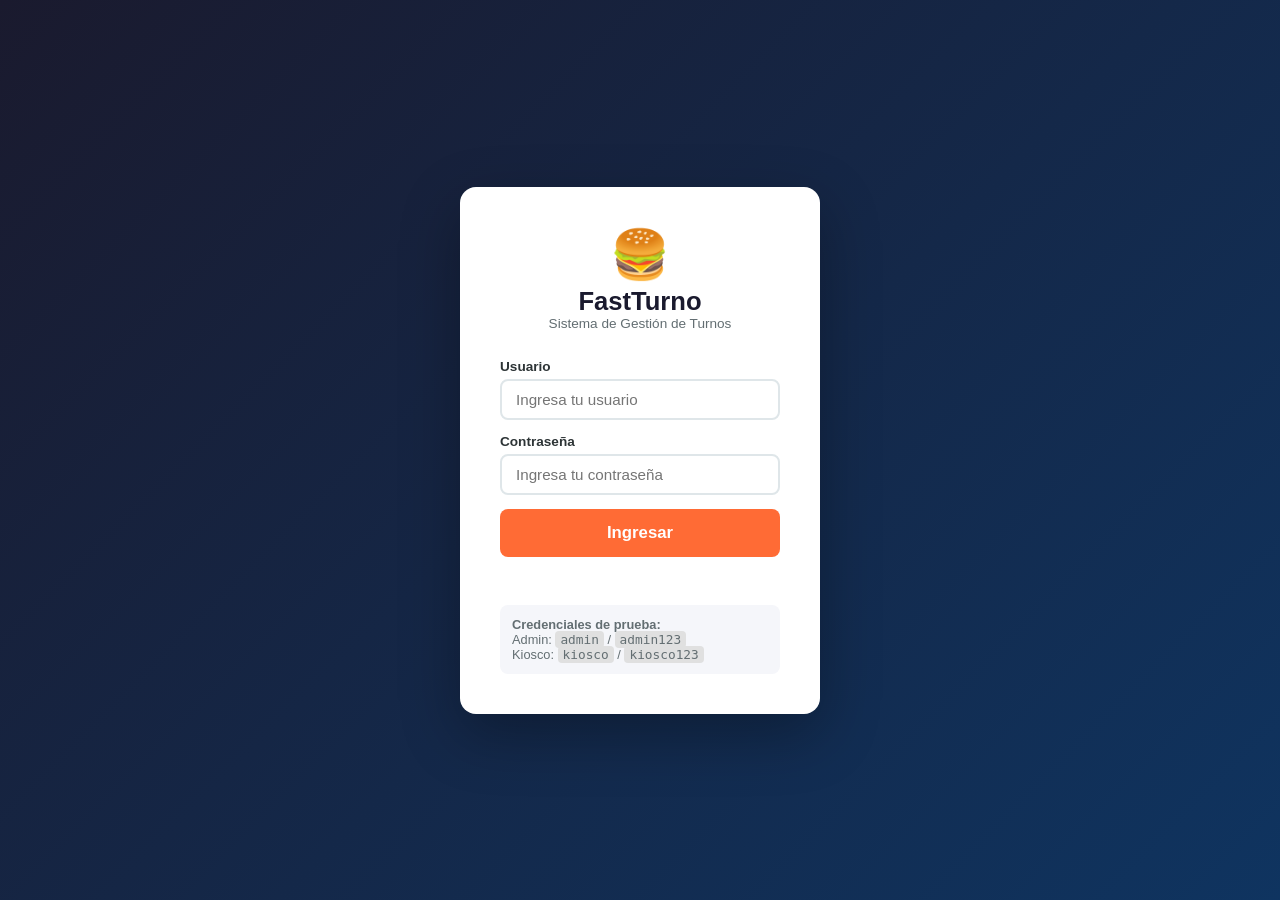
==== admin.html @ 7bc3abc4 "Proyecto base" ====
<!DOCTYPE html>
<html lang="es">
<head>
  <meta charset="UTF-8" />
  <meta name="viewport" content="width=device-width, initial-scale=1.0" />
  <title>FastTurno — Admin</title>
  <link rel="stylesheet" href="css/styles.css" />
</head>
<body>
<div class="admin-layout">

  <!-- SIDEBAR -->
  <aside class="sidebar">
    <div class="sidebar-brand"><span>🍔</span> FastTurno</div>
    <nav class="sidebar-nav">
      <div class="nav-item active" data-section="menu">
        <span class="nav-icon">📋</span> Menú
      </div>
      <div class="nav-item" data-section="stock">
        <span class="nav-icon">📦</span> Stock
      </div>
      <div class="nav-item" data-section="caja">
        <span class="nav-icon">🎫</span> Caja
        <span id="badge-cola" class="badge badge-danger" style="margin-left:auto;display:none">0</span>
      </div>
      <div class="nav-item" data-section="historial">
        <span class="nav-icon">📊</span> Historial
      </div>
    </nav>
    <div class="sidebar-user">
      <strong id="user-nombre">Admin</strong>
      Panel de Administración
      <button class="btn-logout" onclick="Auth.logout()">🚪 Cerrar sesión</button>
    </div>
  </aside>

  <!-- MAIN -->
  <main class="main-content">

    <!-- ════ SECCIÓN MENÚ ════ -->
    <div class="section active" id="sec-menu">
      <div class="page-header" style="display:flex;justify-content:space-between;align-items:center">
        <div>
          <h2>📋 Gestión de Menú</h2>
          <p>Productos disponibles para los clientes</p>
        </div>
        <button class="btn btn-primary" onclick="abrirModalProducto()">+ Agregar producto</button>
      </div>
      <div class="table-wrap">
        <table>
          <thead>
            <tr>
              <th></th><th>Nombre</th><th>Categoría</th>
              <th>Precio</th><th>T. Entrega</th><th>Stock</th><th>Estado</th><th>Acciones</th>
            </tr>
          </thead>
          <tbody id="tabla-menu"></tbody>
        </table>
      </div>
    </div>

    <!-- ════ SECCIÓN STOCK ════ -->
    <div class="section" id="sec-stock">
      <div class="page-header">
        <h2>📦 Gestión de Stock</h2>
        <p>Actualiza la cantidad disponible de cada producto</p>
      </div>
      <div class="stock-grid" id="stock-grid"></div>
    </div>

    <!-- ════ SECCIÓN CAJA ════ -->
    <div class="section" id="sec-caja">
      <div class="page-header">
        <h2>🎫 Caja — Control de Turnos</h2>
        <p>Gestiona la cola de pedidos en tiempo real</p>
      </div>
      <div class="caja-layout">
        <!-- Cola de espera -->
        <div>
          <div style="display:flex;justify-content:space-between;align-items:center;margin-bottom:14px">
            <strong>Cola de espera</strong>
            <button class="btn btn-dark btn-sm" onclick="resetearTurnos()">🔄 Resetear turnos</button>
          </div>
          <div class="cola-list" id="cola-list">
            <p class="text-muted text-center" style="padding:30px 0">No hay pedidos en cola</p>
          </div>
        </div>
        <!-- Pantalla turno actual -->
        <div>
          <strong style="display:block;margin-bottom:14px">Turno en pantalla</strong>
          <div class="pantalla-turno">
            <div class="pantalla-label">🔊 Turno llamado</div>
            <div class="pantalla-numero" id="pantalla-num">—</div>
            <div class="pantalla-sub" id="pantalla-sub">Sin turno activo</div>
          </div>
          <div class="caja-actions">
            <button class="btn btn-primary" onclick="llamarSiguiente()">📢 Llamar siguiente</button>
            <button class="btn btn-success" onclick="marcarEntregado()">✅ Entregado</button>
            <button class="btn btn-danger btn-sm" onclick="cancelarTurnoActual()">✖ Cancelar</button>
          </div>
        </div>
      </div>
    </div>

    <!-- ════ SECCIÓN HISTORIAL ════ -->
    <div class="section" id="sec-historial">
      <div class="page-header">
        <h2>📊 Historial del día</h2>
        <p>Resumen de pedidos completados</p>
      </div>
      <div class="historial-stats" id="historial-stats"></div>
      <div class="table-wrap">
        <table>
          <thead>
            <tr>
              <th>Turno</th><th>Hora</th><th>Items</th>
              <th>Tiempo Est.</th><th>Total</th><th>Estado</th>
            </tr>
          </thead>
          <tbody id="tabla-historial"></tbody>
        </table>
      </div>
    </div>

  </main>
</div>

<!-- ════ MODAL PRODUCTO ════ -->
<div class="modal-overlay" id="modal-producto">
  <div class="modal">
    <h3 id="modal-titulo">Agregar Producto</h3>
    <div class="form-row">
      <div class="form-group">
        <label>Nombre</label>
        <input type="text" id="p-nombre" class="form-control" placeholder="Ej: Combo Clásico" />
      </div>
      <div class="form-group">
        <label>Emoji</label>
        <input type="text" id="p-emoji" class="form-control" placeholder="🍔" maxlength="2" />
      </div>
    </div>
    <div class="form-group">
      <label>Descripción</label>
      <input type="text" id="p-desc" class="form-control" placeholder="Descripción corta" />
    </div>
    <div class="form-row">
      <div class="form-group">
        <label>Precio ($)</label>
        <input type="number" id="p-precio" class="form-control" placeholder="1200" min="0" />
      </div>
      <div class="form-group">
        <label>Tiempo de entrega (min)</label>
        <input type="number" id="p-tiempo" class="form-control" placeholder="10" min="1" max="60" />
      </div>
    </div>
    <div class="form-row">
      <div class="form-group">
        <label>Stock inicial</label>
        <input type="number" id="p-stock" class="form-control" placeholder="20" min="0" />
      </div>
      <div class="form-group">
        <label>Categoría</label>
        <select id="p-categoria" class="form-control">
          <option value="combos">Combos</option>
          <option value="hamburguesas">Hamburguesas</option>
          <option value="acompañamientos">Acompañamientos</option>
          <option value="bebidas">Bebidas</option>
          <option value="postres">Postres</option>
        </select>
      </div>
    </div>
    <div class="modal-footer">
      <button class="btn btn-outline" onclick="cerrarModal('modal-producto')">Cancelar</button>
      <button class="btn btn-primary" onclick="guardarProducto()">Guardar</button>
    </div>
  </div>
</div>

<!-- TOAST -->
<div id="toast-container"></div>

<script src="js/store.js"></script>
<script src="js/channel.js"></script>
<script src="js/auth.js"></script>
<script>
// ── INIT ──────────────────────────────────────────────
Store.seedInicial();
Auth.proteger('admin');
document.getElementById('user-nombre').textContent = Auth.getNombre();

let _editandoId = null;
let _turnoActual = null;

// ── NAVEGACIÓN ────────────────────────────────────────
document.querySelectorAll('.nav-item').forEach(item => {
  item.addEventListener('click', () => {
    document.querySelectorAll('.nav-item').forEach(n => n.classList.remove('active'));
    document.querySelectorAll('.section').forEach(s => s.classList.remove('active'));
    item.classList.add('active');
    document.getElementById('sec-' + item.dataset.section).classList.add('active');
    if (item.dataset.section === 'historial') renderHistorial();
  });
});

// ── HELPERS MODAL ─────────────────────────────────────
function abrirModal(id)  { document.getElementById(id).classList.add('active'); }
function cerrarModal(id) { document.getElementById(id).classList.remove('active'); }

// ── TOASTS ───────────────────────────────────────────
function toast(msg, tipo = '') {
  const c = document.getElementById('toast-container');
  const t = document.createElement('div');
  t.className = `toast ${tipo}`;
  t.textContent = msg;
  c.appendChild(t);
  setTimeout(() => t.remove(), 3200);
}

// ═══════════════════════════════════════════════════════
// SECCIÓN MENÚ
// ═══════════════════════════════════════════════════════
function renderMenu() {
  const tbody = document.getElementById('tabla-menu');
  const menu  = Store.getMenu();
  tbody.innerHTML = menu.length === 0
    ? '<tr><td colspan="8" class="text-center text-muted" style="padding:30px">Sin productos en el menú</td></tr>'
    : menu.map(p => `
      <tr>
        <td class="td-emoji">${p.emoji}</td>
        <td><strong>${p.nombre}</strong></td>
        <td><span class="badge badge-muted">${p.categoria}</span></td>
        <td><strong>$${p.precio.toLocaleString()}</strong></td>
        <td>⏱️ ${p.tiempoEntrega} min</td>
        <td>${stockBadge(p.stock)}</td>
        <td>${p.disponible ? '<span class="badge badge-success">✅ Activo</span>' : '<span class="badge badge-danger">❌ Inactivo</span>'}</td>
        <td style="display:flex;gap:6px">
          <button class="btn btn-info btn-sm" onclick="editarProducto('${p.id}')">✏️ Editar</button>
          <button class="btn btn-danger btn-sm" onclick="eliminarProducto('${p.id}')">🗑️</button>
          <button class="btn btn-sm ${p.disponible ? 'btn-warning' : 'btn-success'}" onclick="toggleDisponible('${p.id}', ${p.disponible})">
            ${p.disponible ? 'Pausar' : 'Activar'}
          </button>
        </td>
      </tr>`).join('');
}

function stockBadge(stock) {
  if (stock === 0) return `<span class="tag-stock-out">🔴 ${stock}</span>`;
  if (stock <= 5)  return `<span class="tag-stock-low">🟡 ${stock}</span>`;
  return `<span class="tag-stock-ok">🟢 ${stock}</span>`;
}

function abrirModalProducto(id = null) {
  _editandoId = id;
  document.getElementById('modal-titulo').textContent = id ? 'Editar Producto' : 'Agregar Producto';
  if (id) {
    const p = Store.getProducto(id);
    document.getElementById('p-nombre').value    = p.nombre;
    document.getElementById('p-emoji').value     = p.emoji;
    document.getElementById('p-desc').value      = p.descripcion;
    document.getElementById('p-precio').value    = p.precio;
    document.getElementById('p-tiempo').value    = p.tiempoEntrega;
    document.getElementById('p-stock').value     = p.stock;
    document.getElementById('p-categoria').value = p.categoria;
  } else {
    document.getElementById('modal-titulo').closest('.modal').querySelectorAll('input,select')
      .forEach(el => el.value = '');
  }
  abrirModal('modal-producto');
}

function guardarProducto() {
  const datos = {
    nombre:       document.getElementById('p-nombre').value.trim(),
    emoji:        document.getElementById('p-emoji').value.trim() || '🍔',
    descripcion:  document.getElementById('p-desc').value.trim(),
    precio:       parseFloat(document.getElementById('p-precio').value) || 0,
    tiempoEntrega:parseInt(document.getElementById('p-tiempo').value)   || 10,
    stock:        parseInt(document.getElementById('p-stock').value)    || 0,
    categoria:    document.getElementById('p-categoria').value,
    disponible:   true
  };
  if (!datos.nombre || datos.precio <= 0) { toast('Completá nombre y precio', 'error'); return; }

  if (_editandoId) {
    Store.actualizarProducto(_editandoId, datos);
    toast('Producto actualizado ✅', 'success');
  } else {
    Store.agregarProducto(datos);
    toast('Producto agregado ✅', 'success');
  }
  cerrarModal('modal-producto');
  renderMenu();
  renderStock();
  Canal.emitir(EVENTOS.MENU_ACTUALIZADO, Store.getMenu());
}

function editarProducto(id)   { abrirModalProducto(id); }

function eliminarProducto(id) {
  if (!confirm('¿Eliminar este producto?')) return;
  Store.eliminarProducto(id);
  renderMenu(); renderStock();
  Canal.emitir(EVENTOS.MENU_ACTUALIZADO, Store.getMenu());
  toast('Producto eliminado', 'warning');
}

function toggleDisponible(id, actual) {
  Store.actualizarProducto(id, { disponible: !actual });
  renderMenu(); renderStock();
  Canal.emitir(EVENTOS.MENU_ACTUALIZADO, Store.getMenu());
  toast(!actual ? 'Producto activado ✅' : 'Producto pausado ⏸️');
}

// ═══════════════════════════════════════════════════════
// SECCIÓN STOCK
// ═══════════════════════════════════════════════════════
function renderStock() {
  const grid = document.getElementById('stock-grid');
  const menu = Store.getMenu();
  grid.innerHTML = menu.map(p => `
    <div class="stock-card">
      <div class="stock-card-top">
        <span class="stock-emoji">${p.emoji}</span>
        <div>
          <div class="stock-name">${p.nombre}</div>
          <div class="stock-cat">${p.categoria}</div>
        </div>
      </div>
      <div class="stock-controls">
        ${stockBadge(p.stock)}
        <input type="number" id="stock-inp-${p.id}" value="${p.stock}" min="0" style="margin-left:auto" />
        <button class="btn btn-primary btn-sm" onclick="actualizarStockManual('${p.id}')">Actualizar</button>
      </div>
    </div>`).join('');
}

function actualizarStockManual(id) {
  const val = parseInt(document.getElementById(`stock-inp-${id}`).value);
  if (isNaN(val) || val < 0) { toast('Valor inválido', 'error'); return; }
  const prod    = Store.getProducto(id);
  const delta   = val - prod.stock;
  Store.actualizarStock(id, delta);
  renderStock(); renderMenu();
  Canal.emitir(EVENTOS.STOCK_ACTUALIZADO, Store.getMenu());
  toast('Stock actualizado ✅', 'success');
}

// ═══════════════════════════════════════════════════════
// SECCIÓN CAJA
// ═══════════════════════════════════════════════════════
function renderCola() {
  const cola   = Store.getPedidos().filter(p => ['pendiente','en_preparacion','llamado'].includes(p.estado));
  const list   = document.getElementById('cola-list');
  const badge  = document.getElementById('badge-cola');

  badge.textContent = cola.length;
  badge.style.display = cola.length > 0 ? 'inline-block' : 'none';

  if (cola.length === 0) {
    list.innerHTML = '<p class="text-muted text-center" style="padding:30px 0">🎉 Sin pedidos pendientes</p>';
    return;
  }

  list.innerHTML = cola.map(p => {
    const itemsStr = p.items.map(i => `${i.nombre} x${i.cantidad}`).join(', ');
    let claseCard  = p.estado === 'llamado' ? 'llamado' : p.estado === 'en_preparacion' ? 'en-prep' : '';
    return `
    <div class="turno-card ${claseCard}">
      <div>
        <div class="turno-numero">${p.turno}</div>
        <div class="turno-items">${itemsStr}</div>
        <div class="turno-tiempo">⏱️ ~${p.tiempoEstimado} min · $${p.total.toLocaleString()}</div>
      </div>
      <div class="turno-actions">
        <button class="btn btn-info btn-sm" onclick="ponerEnPrep('${p.id}')">🍳 En prep.</button>
        <button class="btn btn-danger btn-sm" onclick="cancelarPedido('${p.id}')">✖ Cancelar</button>
      </div>
    </div>`;
  }).join('');
}

function ponerEnPrep(id) {
  Store.actualizarEstadoPedido(id, 'en_preparacion');
  Canal.emitir(EVENTOS.PEDIDO_EN_PREP, { id });
  renderCola();
  toast('Pedido en preparación 🍳', 'success');
}

function llamarSiguiente() {
  const pendientes = Store.getPedidos().filter(p => p.estado === 'pendiente' || p.estado === 'en_preparacion');
  if (pendientes.length === 0) { toast('No hay pedidos en cola', 'warning'); return; }

  const pedido = pendientes[0];
  _turnoActual = pedido;
  Store.actualizarEstadoPedido(pedido.id, 'llamado');

  document.getElementById('pantalla-num').textContent = pedido.turno;
  document.getElementById('pantalla-num').classList.add('pulse');
  document.getElementById('pantalla-sub').textContent = 'Pase a retirar por caja';

  Canal.emitir(EVENTOS.TURNO_LLAMADO, { turno: pedido.turno, pedidoId: pedido.id });
  renderCola();
  toast(`🔊 Llamando turno ${pedido.turno}`, 'success');
}

function marcarEntregado() {
  if (!_turnoActual) { toast('No hay turno activo', 'warning'); return; }
  Store.actualizarEstadoPedido(_turnoActual.id, 'entregado');
  Canal.emitir(EVENTOS.TURNO_COMPLETADO, { turno: _turnoActual.turno, pedidoId: _turnoActual.id });

  document.getElementById('pantalla-num').textContent = '—';
  document.getElementById('pantalla-num').classList.remove('pulse');
  document.getElementById('pantalla-sub').textContent = 'Sin turno activo';
  toast(`✅ Turno ${_turnoActual.turno} entregado`, 'success');
  _turnoActual = null;
  renderCola();
}

function cancelarTurnoActual() {
  if (!_turnoActual) { toast('No hay turno activo', 'warning'); return; }
  cancelarPedido(_turnoActual.id);
  document.getElementById('pantalla-num').textContent = '—';
  document.getElementById('pantalla-sub').textContent = 'Sin turno activo';
  _turnoActual = null;
}

function cancelarPedido(id) {
  const p = Store.getPedidos().find(x => x.id === id);
  if (!p) return;
  // Reponer stock
  p.items.forEach(item => Store.actualizarStock(item.productoId, item.cantidad));
  Store.actualizarEstadoPedido(id, 'cancelado');
  Canal.emitir(EVENTOS.TURNO_CANCELADO, { turno: p.turno, pedidoId: id });
  Canal.emitir(EVENTOS.STOCK_ACTUALIZADO, Store.getMenu());
  renderCola();
  toast(`❌ Turno ${p.turno} cancelado`, 'warning');
}

function resetearTurnos() {
  if (!confirm('¿Resetear el contador de turnos? Empieza desde A-001.')) return;
  Store.resetTurnos();
  toast('Turnos reseteados 🔄');
}

// ═══════════════════════════════════════════════════════
// SECCIÓN HISTORIAL
// ═══════════════════════════════════════════════════════
function renderHistorial() {
  const pedidos   = Store.getPedidos();
  const entregados = pedidos.filter(p => p.estado === 'entregado');
  const cancelados = pedidos.filter(p => p.estado === 'cancelado');
  const total      = entregados.reduce((s, p) => s + p.total, 0);

  document.getElementById('historial-stats').innerHTML = `
    <div class="stat-card"><div class="stat-val">${pedidos.length}</div><div class="stat-lbl">Total pedidos</div></div>
    <div class="stat-card"><div class="stat-val" style="color:var(--success)">${entregados.length}</div><div class="stat-lbl">Entregados</div></div>
    <div class="stat-card"><div class="stat-val" style="color:var(--danger)">${cancelados.length}</div><div class="stat-lbl">Cancelados</div></div>
    <div class="stat-card"><div class="stat-val">$${total.toLocaleString()}</div><div class="stat-lbl">Ingresos del día</div></div>
  `;

  const tbody = document.getElementById('tabla-historial');
  if (pedidos.length === 0) {
    tbody.innerHTML = '<tr><td colspan="6" class="text-center text-muted" style="padding:30px">Sin pedidos hoy</td></tr>';
    return;
  }
  tbody.innerHTML = [...pedidos].reverse().map(p => {
    const hora     = new Date(p.creadoEn).toLocaleTimeString('es-AR', { hour: '2-digit', minute: '2-digit' });
    const items    = p.items.map(i => `${i.nombre} x${i.cantidad}`).join(', ');
    const estadoMap = {
      pendiente:        '<span class="badge badge-warning">⏳ Pendiente</span>',
      en_preparacion:   '<span class="badge badge-info">🍳 En prep.</span>',
      llamado:          '<span class="badge badge-info">🔊 Llamado</span>',
      entregado:        '<span class="badge badge-success">✅ Entregado</span>',
      cancelado:        '<span class="badge badge-danger">❌ Cancelado</span>'
    };
    return `<tr>
      <td><strong>${p.turno}</strong></td>
      <td>${hora}</td>
      <td style="max-width:200px;white-space:nowrap;overflow:hidden;text-overflow:ellipsis" title="${items}">${items}</td>
      <td>⏱️ ${p.tiempoEstimado} min</td>
      <td><strong>$${p.total.toLocaleString()}</strong></td>
      <td>${estadoMap[p.estado] || p.estado}</td>
    </tr>`;
  }).join('');
}

// ── BROADCAST CHANNEL LISTENERS ───────────────────────
Canal.escuchar(EVENTOS.NUEVO_PEDIDO, pedido => {
  renderCola();
  toast(`🎫 Nuevo pedido: ${pedido.turno}`, 'success');
});

// ── INICIALIZAR ───────────────────────────────────────
renderMenu();
renderStock();
renderCola();
</script>
</body>
</html>
---- css/styles.css ----
/* ── RESET & VARIABLES ─────────────────────────────── */
*, *::before, *::after { margin: 0; padding: 0; box-sizing: border-box; }

:root {
  --primary:      #FF6B35;
  --primary-dark: #e05520;
  --dark:         #1a1a2e;
  --sidebar:      #16213e;
  --accent:       #0f3460;
  --success:      #27ae60;
  --warning:      #f39c12;
  --danger:       #e74c3c;
  --info:         #3498db;
  --light:        #f5f6fa;
  --white:        #ffffff;
  --border:       #dfe6e9;
  --text:         #2d3436;
  --muted:        #636e72;
  --shadow:       0 2px 12px rgba(0,0,0,.1);
  --radius:       10px;
}

body { font-family: -apple-system, BlinkMacSystemFont, 'Segoe UI', Roboto, sans-serif; background: var(--light); color: var(--text); min-height: 100vh; }

/* ── UTILIDADES ─────────────────────────────────────── */
.btn { display: inline-flex; align-items: center; gap: 6px; padding: 9px 18px; border: none; border-radius: 8px; font-size: .9rem; font-weight: 600; cursor: pointer; transition: all .2s; }
.btn:hover { opacity: .88; transform: translateY(-1px); }
.btn:active { transform: translateY(0); }
.btn-primary   { background: var(--primary); color: #fff; }
.btn-success   { background: var(--success); color: #fff; }
.btn-danger    { background: var(--danger);  color: #fff; }
.btn-warning   { background: var(--warning); color: #fff; }
.btn-info      { background: var(--info);    color: #fff; }
.btn-dark      { background: var(--dark);    color: #fff; }
.btn-outline   { background: transparent; border: 2px solid var(--primary); color: var(--primary); }
.btn-sm        { padding: 5px 12px; font-size: .8rem; }
.btn-lg        { padding: 14px 28px; font-size: 1.05rem; }
.btn-block     { width: 100%; justify-content: center; }

.badge { display: inline-block; padding: 3px 10px; border-radius: 20px; font-size: .75rem; font-weight: 700; }
.badge-success  { background: #d4edda; color: #155724; }
.badge-warning  { background: #fff3cd; color: #856404; }
.badge-danger   { background: #f8d7da; color: #721c24; }
.badge-info     { background: #d1ecf1; color: #0c5460; }
.badge-muted    { background: #e9ecef; color: #495057; }

.tag-stock-ok   { color: var(--success); font-weight: 700; }
.tag-stock-low  { color: var(--warning); font-weight: 700; }
.tag-stock-out  { color: var(--danger);  font-weight: 700; }

.card { background: var(--white); border-radius: var(--radius); box-shadow: var(--shadow); padding: 20px; }

.text-center { text-align: center; }
.text-muted  { color: var(--muted); font-size: .85rem; }
.mt-1 { margin-top: 8px; }
.mt-2 { margin-top: 16px; }
.gap-1 { gap: 8px; }
.flex { display: flex; }
.flex-col { flex-direction: column; }
.items-center { align-items: center; }
.justify-between { justify-content: space-between; }

/* ── MODAL ──────────────────────────────────────────── */
.modal-overlay {
  position: fixed; inset: 0; background: rgba(0,0,0,.55);
  display: flex; align-items: center; justify-content: center;
  z-index: 1000; opacity: 0; pointer-events: none; transition: opacity .25s;
}
.modal-overlay.active { opacity: 1; pointer-events: all; }
.modal {
  background: var(--white); border-radius: 14px; padding: 28px;
  width: 90%; max-width: 480px; box-shadow: 0 8px 32px rgba(0,0,0,.2);
  transform: scale(.95); transition: transform .25s;
}
.modal-overlay.active .modal { transform: scale(1); }
.modal h3 { font-size: 1.2rem; margin-bottom: 18px; }
.modal-footer { display: flex; gap: 10px; justify-content: flex-end; margin-top: 20px; }

/* ── FORMULARIOS ────────────────────────────────────── */
.form-group { margin-bottom: 14px; }
.form-group label { display: block; font-size: .85rem; font-weight: 600; margin-bottom: 5px; color: var(--text); }
.form-control {
  width: 100%; padding: 10px 14px; border: 2px solid var(--border);
  border-radius: 8px; font-size: .95rem; transition: border-color .2s;
  background: var(--white); color: var(--text);
}
.form-control:focus { outline: none; border-color: var(--primary); }
.form-row { display: grid; grid-template-columns: 1fr 1fr; gap: 12px; }

/* ── TOAST ──────────────────────────────────────────── */
#toast-container { position: fixed; bottom: 24px; right: 24px; z-index: 9999; display: flex; flex-direction: column; gap: 8px; }
.toast {
  background: var(--dark); color: #fff; padding: 12px 20px;
  border-radius: 8px; font-size: .9rem; min-width: 220px;
  box-shadow: 0 4px 12px rgba(0,0,0,.2);
  animation: slideIn .3s ease; border-left: 4px solid var(--primary);
}
.toast.success { border-color: var(--success); }
.toast.error   { border-color: var(--danger);  }
.toast.warning { border-color: var(--warning); }
@keyframes slideIn { from { transform: translateX(100%); opacity: 0; } to { transform: translateX(0); opacity: 1; } }

/* ── LOGIN PAGE ─────────────────────────────────────── */
.login-page {
  min-height: 100vh; display: flex; align-items: center; justify-content: center;
  background: linear-gradient(135deg, var(--dark) 0%, var(--accent) 100%);
}
.login-card {
  background: var(--white); border-radius: 16px; padding: 40px;
  width: 360px; box-shadow: 0 20px 60px rgba(0,0,0,.3);
}
.login-logo { text-align: center; margin-bottom: 28px; }
.login-logo .logo-icon { font-size: 3rem; }
.login-logo h1 { font-size: 1.6rem; color: var(--dark); margin-top: 4px; }
.login-logo p  { color: var(--muted); font-size: .85rem; }
.login-error { color: var(--danger); font-size: .85rem; text-align: center; margin-top: 10px; min-height: 20px; }
.login-hint  { margin-top: 18px; padding: 12px; background: var(--light); border-radius: 8px; font-size: .8rem; color: var(--muted); }
.login-hint code { background: #e0e0e0; padding: 1px 5px; border-radius: 4px; font-family: monospace; }

/* ── ADMIN LAYOUT ───────────────────────────────────── */
.admin-layout { display: flex; min-height: 100vh; }

.sidebar {
  width: 220px; min-height: 100vh; background: var(--sidebar);
  color: #fff; display: flex; flex-direction: column;
  position: fixed; top: 0; left: 0; z-index: 100;
}
.sidebar-brand {
  padding: 22px 18px; border-bottom: 1px solid rgba(255,255,255,.1);
  font-size: 1.1rem; font-weight: 700; display: flex; align-items: center; gap: 10px;
}
.sidebar-brand span { color: var(--primary); font-size: 1.5rem; }
.sidebar-nav { flex: 1; padding: 12px 0; }
.nav-item {
  display: flex; align-items: center; gap: 12px;
  padding: 13px 20px; color: rgba(255,255,255,.7);
  cursor: pointer; transition: all .2s; font-size: .93rem;
  border-left: 3px solid transparent;
}
.nav-item:hover { background: rgba(255,255,255,.07); color: #fff; }
.nav-item.active { background: rgba(255,107,53,.15); color: var(--primary); border-left-color: var(--primary); }
.nav-item .nav-icon { font-size: 1.2rem; width: 24px; }
.sidebar-user {
  padding: 16px 18px; border-top: 1px solid rgba(255,255,255,.1);
  font-size: .8rem; color: rgba(255,255,255,.6);
}
.sidebar-user strong { display: block; color: #fff; font-size: .9rem; margin-bottom: 2px; }
.sidebar-user .btn-logout {
  margin-top: 8px; width: 100%; padding: 7px; border: 1px solid rgba(255,255,255,.2);
  border-radius: 6px; background: transparent; color: rgba(255,255,255,.6);
  cursor: pointer; font-size: .8rem; transition: all .2s;
}
.sidebar-user .btn-logout:hover { background: rgba(231,76,60,.3); color: #fff; }

.main-content { margin-left: 220px; flex: 1; padding: 24px; }

.page-header { margin-bottom: 24px; }
.page-header h2 { font-size: 1.5rem; color: var(--dark); }
.page-header p  { color: var(--muted); font-size: .9rem; margin-top: 2px; }

.section { display: none; }
.section.active { display: block; }

/* ── TABLA ──────────────────────────────────────────── */
.table-wrap { overflow-x: auto; border-radius: var(--radius); box-shadow: var(--shadow); background: var(--white); }
table { width: 100%; border-collapse: collapse; }
thead th { background: var(--dark); color: #fff; padding: 12px 16px; text-align: left; font-size: .85rem; font-weight: 600; white-space: nowrap; }
tbody tr { border-bottom: 1px solid var(--border); transition: background .15s; }
tbody tr:hover { background: #fafbfc; }
tbody td { padding: 11px 16px; font-size: .9rem; }
.td-emoji { font-size: 1.4rem; }

/* ── STOCK SECTION ──────────────────────────────────── */
.stock-grid { display: grid; grid-template-columns: repeat(auto-fill, minmax(240px, 1fr)); gap: 14px; }
.stock-card { background: var(--white); border-radius: var(--radius); box-shadow: var(--shadow); padding: 16px; display: flex; flex-direction: column; gap: 10px; }
.stock-card-top { display: flex; align-items: center; gap: 10px; }
.stock-emoji { font-size: 1.8rem; }
.stock-name  { font-weight: 600; font-size: .95rem; }
.stock-cat   { font-size: .75rem; color: var(--muted); }
.stock-controls { display: flex; align-items: center; gap: 8px; }
.stock-controls input { width: 70px; padding: 6px 10px; border: 2px solid var(--border); border-radius: 6px; font-size: .9rem; text-align: center; }
.stock-controls input:focus { outline: none; border-color: var(--primary); }

/* ── CAJA SECTION ───────────────────────────────────── */
.caja-layout { display: grid; grid-template-columns: 1fr 1fr; gap: 20px; }
.cola-list { display: flex; flex-direction: column; gap: 10px; max-height: calc(100vh - 220px); overflow-y: auto; }
.turno-card {
  background: var(--white); border-radius: var(--radius); box-shadow: var(--shadow);
  padding: 14px 16px; display: flex; justify-content: space-between;
  align-items: flex-start; border-left: 4px solid var(--warning);
  transition: all .2s;
}
.turno-card.en-prep  { border-color: var(--info); }
.turno-card.llamado  { border-color: var(--primary); background: #fff8f5; }
.turno-card.listo    { border-color: var(--success); }
.turno-numero  { font-size: 1.3rem; font-weight: 800; color: var(--dark); }
.turno-items   { font-size: .78rem; color: var(--muted); margin-top: 3px; }
.turno-tiempo  { font-size: .78rem; color: var(--info); margin-top: 2px; }
.turno-actions { display: flex; flex-direction: column; gap: 5px; }

.pantalla-turno {
  background: var(--dark); border-radius: 14px; padding: 30px 20px;
  text-align: center; color: #fff; min-height: 260px;
  display: flex; flex-direction: column; justify-content: center; align-items: center;
}
.pantalla-label  { font-size: .9rem; color: rgba(255,255,255,.6); letter-spacing: 2px; text-transform: uppercase; }
.pantalla-numero {
  font-size: 5rem; font-weight: 900; color: var(--primary); line-height: 1;
  margin: 12px 0; letter-spacing: 4px;
}
.pantalla-numero.pulse { animation: pulseTurn 1s ease infinite; }
@keyframes pulseTurn { 0%,100% { transform: scale(1); } 50% { transform: scale(1.06); } }
.pantalla-sub  { font-size: .95rem; color: rgba(255,255,255,.7); }
.pantalla-idle { color: rgba(255,255,255,.3); font-size: 1.1rem; }
.caja-actions  { display: flex; gap: 10px; margin-top: 16px; justify-content: center; }

/* ── HISTORIAL ──────────────────────────────────────── */
.historial-stats { display: grid; grid-template-columns: repeat(auto-fill, minmax(150px, 1fr)); gap: 14px; margin-bottom: 20px; }
.stat-card { background: var(--white); border-radius: var(--radius); box-shadow: var(--shadow); padding: 18px; text-align: center; }
.stat-card .stat-val { font-size: 2rem; font-weight: 800; color: var(--primary); }
.stat-card .stat-lbl { font-size: .8rem; color: var(--muted); margin-top: 4px; }

/* ── KIOSCO ─────────────────────────────────────────── */
.kiosco-layout { display: flex; min-height: 100vh; }
.kiosco-header {
  background: var(--dark); color: #fff;
  padding: 14px 24px; display: flex; align-items: center;
  justify-content: space-between; position: sticky; top: 0; z-index: 50;
}
.kiosco-brand { font-size: 1.3rem; font-weight: 800; }
.kiosco-brand span { color: var(--primary); }
.kiosco-user  { font-size: .85rem; color: rgba(255,255,255,.7); display: flex; align-items: center; gap: 10px; }

.kiosco-main { display: grid; grid-template-columns: 1fr 320px; min-height: calc(100vh - 56px); }

.menu-panel { padding: 20px; overflow-y: auto; }
.categorias { display: flex; gap: 10px; flex-wrap: wrap; margin-bottom: 20px; }
.cat-btn {
  padding: 8px 18px; border-radius: 20px; border: 2px solid var(--border);
  background: var(--white); font-size: .85rem; font-weight: 600;
  cursor: pointer; transition: all .2s; color: var(--text);
}
.cat-btn.active { background: var(--primary); border-color: var(--primary); color: #fff; }
.cat-btn:hover:not(.active) { border-color: var(--primary); color: var(--primary); }

.productos-grid { display: grid; grid-template-columns: repeat(auto-fill, minmax(175px, 1fr)); gap: 14px; }
.producto-card {
  background: var(--white); border-radius: var(--radius); box-shadow: var(--shadow);
  overflow: hidden; transition: transform .2s, box-shadow .2s; cursor: pointer;
  border: 2px solid transparent;
}
.producto-card:hover:not(.agotado) { transform: translateY(-3px); box-shadow: 0 6px 20px rgba(0,0,0,.13); border-color: var(--primary); }
.producto-card.agotado { opacity: .55; cursor: not-allowed; }
.prod-emoji-box { font-size: 3rem; text-align: center; padding: 18px 10px 8px; background: #fef9f7; }
.prod-body { padding: 10px 12px 14px; }
.prod-nombre  { font-weight: 700; font-size: .93rem; }
.prod-desc    { font-size: .75rem; color: var(--muted); margin-top: 2px; line-height: 1.3; }
.prod-footer  { display: flex; justify-content: space-between; align-items: center; margin-top: 8px; }
.prod-precio  { font-size: 1.05rem; font-weight: 800; color: var(--primary); }
.prod-tiempo  { font-size: .72rem; color: var(--muted); }
.prod-agotado { font-size: .72rem; color: var(--danger); font-weight: 700; }
.prod-add-btn {
  width: 30px; height: 30px; border-radius: 50%; background: var(--primary);
  color: #fff; border: none; font-size: 1.2rem; cursor: pointer;
  display: flex; align-items: center; justify-content: center; transition: background .2s;
}
.prod-add-btn:hover { background: var(--primary-dark); }

/* ── CARRITO ────────────────────────────────────────── */
.carrito-panel {
  background: var(--white); border-left: 2px solid var(--border);
  display: flex; flex-direction: column; padding: 20px;
  position: sticky; top: 56px; height: calc(100vh - 56px); overflow-y: auto;
}
.carrito-panel h3 { font-size: 1.1rem; margin-bottom: 14px; display: flex; align-items: center; gap: 8px; }
.carrito-items { flex: 1; overflow-y: auto; }
.carrito-empty { text-align: center; color: var(--muted); padding: 30px 10px; font-size: .9rem; }
.carrito-item  { display: flex; justify-content: space-between; align-items: center; padding: 9px 0; border-bottom: 1px solid var(--border); gap: 8px; }
.carrito-item-info { flex: 1; }
.carrito-item-name { font-size: .88rem; font-weight: 600; }
.carrito-item-price { font-size: .8rem; color: var(--muted); }
.qty-controls { display: flex; align-items: center; gap: 6px; }
.qty-btn { width: 24px; height: 24px; border-radius: 50%; border: 2px solid var(--border); background: var(--white); cursor: pointer; font-size: .9rem; display: flex; align-items: center; justify-content: center; transition: all .2s; }
.qty-btn:hover { background: var(--primary); border-color: var(--primary); color: #fff; }
.qty-num { font-weight: 700; min-width: 20px; text-align: center; font-size: .9rem; }

.carrito-footer { border-top: 2px solid var(--border); padding-top: 14px; margin-top: 10px; }
.carrito-total-row { display: flex; justify-content: space-between; margin-bottom: 6px; font-size: .9rem; }
.carrito-total-row.grande { font-size: 1.1rem; font-weight: 800; color: var(--dark); }
.carrito-tiempo { text-align: center; color: var(--info); font-size: .85rem; margin: 8px 0; }

/* ── MODAL CONFIRMACIÓN ─────────────────────────────── */
.confirm-turno {
  text-align: center; padding: 10px 0;
}
.turno-badge {
  font-size: 4rem; font-weight: 900; color: var(--primary);
  background: #fff3ee; border-radius: 14px; padding: 16px 32px;
  display: inline-block; margin: 16px 0; letter-spacing: 4px;
}
.confirm-tiempo { color: var(--info); font-size: 1rem; margin-bottom: 8px; }
.confirm-msg    { color: var(--muted); font-size: .88rem; }

/* ── DISPLAY TV ─────────────────────────────────────── */
.display-page {
  min-height: 100vh; background: var(--dark); color: #fff;
  display: flex; flex-direction: column;
}
.display-header {
  background: rgba(0,0,0,.3); padding: 14px 28px;
  display: flex; align-items: center; justify-content: space-between;
  border-bottom: 1px solid rgba(255,255,255,.08);
}
.display-brand { font-size: 1.4rem; font-weight: 800; }
.display-brand span { color: var(--primary); }
.display-clock { font-size: 1.1rem; color: rgba(255,255,255,.7); font-variant-numeric: tabular-nums; }
.display-body  { display: grid; grid-template-columns: 1fr 1fr; flex: 1; gap: 0; }

.display-col { padding: 30px; }
.display-col-title { font-size: .8rem; letter-spacing: 3px; text-transform: uppercase; color: rgba(255,255,255,.4); margin-bottom: 20px; }
.display-col-left  { border-right: 1px solid rgba(255,255,255,.08); }

.turno-activo {
  display: flex; flex-direction: column; align-items: center;
  justify-content: center; min-height: 300px; text-align: center;
}
.turno-activo-icono { font-size: 2rem; margin-bottom: 10px; animation: iconPulse 2s ease infinite; }
@keyframes iconPulse { 0%,100% { opacity: 1; } 50% { opacity: .5; } }
.turno-activo-num {
  font-size: 7rem; font-weight: 900; color: var(--primary); line-height: 1;
  letter-spacing: 6px; text-shadow: 0 0 30px rgba(255,107,53,.4);
}
.turno-activo-num.flash { animation: flashAnim .6s ease 3; }
@keyframes flashAnim { 0%,100% { opacity: 1; } 50% { opacity: 0; } }
.turno-activo-msg  { color: rgba(255,255,255,.6); font-size: 1.1rem; margin-top: 12px; }
.turno-activo-idle { color: rgba(255,255,255,.25); font-size: 1.2rem; }

.cola-display { display: flex; flex-direction: column; gap: 10px; }
.cola-item {
  background: rgba(255,255,255,.06); border-radius: 10px;
  padding: 14px 18px; display: flex; align-items: center;
  justify-content: space-between; border: 1px solid rgba(255,255,255,.08);
}
.cola-item.en-prep { border-color: rgba(52,152,219,.4); }
.cola-item.listo   { background: rgba(39,174,96,.1); border-color: rgba(39,174,96,.4); }
.cola-num   { font-size: 1.5rem; font-weight: 800; letter-spacing: 2px; }
.cola-badge { font-size: .75rem; padding: 4px 10px; border-radius: 20px; }
.cola-badge.prep  { background: rgba(52,152,219,.2); color: #5dade2; }
.cola-badge.ready { background: rgba(39,174,96,.2); color: #58d68d; }
.display-empty { color: rgba(255,255,255,.2); font-size: .95rem; padding: 20px 0; }

/* ── RESPONSIVE BÁSICO ──────────────────────────────── */
@media (max-width: 768px) {
  .sidebar { width: 100%; position: relative; min-height: auto; flex-direction: row; flex-wrap: wrap; }
  .main-content { margin-left: 0; }
  .kiosco-main { grid-template-columns: 1fr; }
  .carrito-panel { position: fixed; bottom: 0; right: 0; left: 0; height: 40vh; border-top: 2px solid var(--border); }
  .caja-layout { grid-template-columns: 1fr; }
  .display-body { grid-template-columns: 1fr; }
}
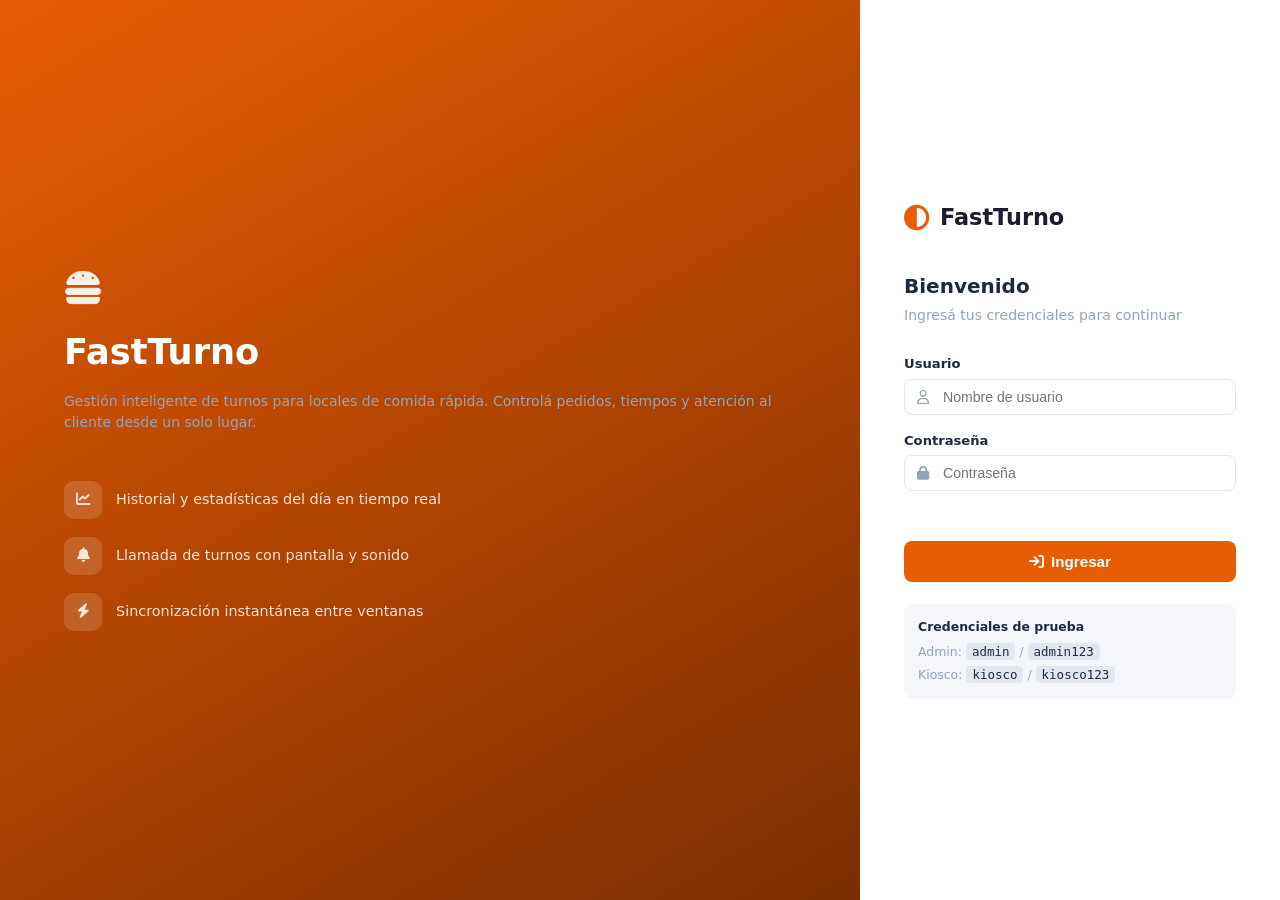
==== commit 8e771837: "Modificacion de GUI y responsive" ====
--- a/admin.html
+++ b/admin.html
@@ -4,274 +4,320 @@
   <meta charset="UTF-8" />
   <meta name="viewport" content="width=device-width, initial-scale=1.0" />
   <title>FastTurno — Admin</title>
+  <link rel="stylesheet" href="https://cdnjs.cloudflare.com/ajax/libs/font-awesome/6.5.1/css/all.min.css" />
   <link rel="stylesheet" href="css/styles.css" />
 </head>
 <body>
-<div class="admin-layout">
+<div class="app-layout">
 
   <!-- SIDEBAR -->
   <aside class="sidebar">
-    <div class="sidebar-brand"><span>🍔</span> FastTurno</div>
+    <div class="sidebar-brand">
+      <i class="fa-solid fa-burger"></i> FastTurno
+    </div>
     <nav class="sidebar-nav">
-      <div class="nav-item active" data-section="menu">
-        <span class="nav-icon">📋</span> Menú
-      </div>
-      <div class="nav-item" data-section="stock">
-        <span class="nav-icon">📦</span> Stock
-      </div>
-      <div class="nav-item" data-section="caja">
-        <span class="nav-icon">🎫</span> Caja
-        <span id="badge-cola" class="badge badge-danger" style="margin-left:auto;display:none">0</span>
-      </div>
-      <div class="nav-item" data-section="historial">
-        <span class="nav-icon">📊</span> Historial
+      <div class="nav-item active" data-sec="menu">
+        <i class="fa-solid fa-utensils"></i> Menú
+      </div>
+      <div class="nav-item" data-sec="stock">
+        <i class="fa-solid fa-boxes-stacked"></i> Stock
+      </div>
+      <div class="nav-item" data-sec="caja">
+        <i class="fa-solid fa-ticket"></i> Caja
+        <span class="nav-badge" id="badge-cola">0</span>
+      </div>
+      <div class="nav-item" data-sec="historial">
+        <i class="fa-solid fa-chart-bar"></i> Historial
       </div>
     </nav>
-    <div class="sidebar-user">
-      <strong id="user-nombre">Admin</strong>
-      Panel de Administración
-      <button class="btn-logout" onclick="Auth.logout()">🚪 Cerrar sesión</button>
+    <div class="sidebar-footer">
+      <div class="sidebar-user">
+        <div class="user-avatar" id="user-initials">A</div>
+        <div class="user-info">
+          <strong id="user-nombre">Admin</strong>
+          <span>Administrador</span>
+        </div>
+      </div>
+      <button class="btn btn-ghost btn-block btn-sm" onclick="Auth.logout()">
+        <i class="fa-solid fa-arrow-right-from-bracket"></i> Cerrar sesión
+      </button>
     </div>
   </aside>
 
   <!-- MAIN -->
-  <main class="main-content">
-
-    <!-- ════ SECCIÓN MENÚ ════ -->
-    <div class="section active" id="sec-menu">
-      <div class="page-header" style="display:flex;justify-content:space-between;align-items:center">
-        <div>
-          <h2>📋 Gestión de Menú</h2>
-          <p>Productos disponibles para los clientes</p>
-        </div>
-        <button class="btn btn-primary" onclick="abrirModalProducto()">+ Agregar producto</button>
-      </div>
-      <div class="table-wrap">
-        <table>
-          <thead>
-            <tr>
-              <th></th><th>Nombre</th><th>Categoría</th>
-              <th>Precio</th><th>T. Entrega</th><th>Stock</th><th>Estado</th><th>Acciones</th>
-            </tr>
-          </thead>
-          <tbody id="tabla-menu"></tbody>
-        </table>
+  <div class="main">
+
+    <!-- TOPBAR dinámico -->
+    <div class="topbar">
+      <div>
+        <h2 id="topbar-title">Gestión de Menú</h2>
+        <p id="topbar-sub">Administrá los productos disponibles</p>
       </div>
     </div>
 
-    <!-- ════ SECCIÓN STOCK ════ -->
-    <div class="section" id="sec-stock">
-      <div class="page-header">
-        <h2>📦 Gestión de Stock</h2>
-        <p>Actualiza la cantidad disponible de cada producto</p>
-      </div>
-      <div class="stock-grid" id="stock-grid"></div>
-    </div>
-
-    <!-- ════ SECCIÓN CAJA ════ -->
-    <div class="section" id="sec-caja">
-      <div class="page-header">
-        <h2>🎫 Caja — Control de Turnos</h2>
-        <p>Gestiona la cola de pedidos en tiempo real</p>
-      </div>
-      <div class="caja-layout">
-        <!-- Cola de espera -->
-        <div>
-          <div style="display:flex;justify-content:space-between;align-items:center;margin-bottom:14px">
-            <strong>Cola de espera</strong>
-            <button class="btn btn-dark btn-sm" onclick="resetearTurnos()">🔄 Resetear turnos</button>
-          </div>
-          <div class="cola-list" id="cola-list">
-            <p class="text-muted text-center" style="padding:30px 0">No hay pedidos en cola</p>
-          </div>
-        </div>
-        <!-- Pantalla turno actual -->
-        <div>
-          <strong style="display:block;margin-bottom:14px">Turno en pantalla</strong>
-          <div class="pantalla-turno">
-            <div class="pantalla-label">🔊 Turno llamado</div>
-            <div class="pantalla-numero" id="pantalla-num">—</div>
-            <div class="pantalla-sub" id="pantalla-sub">Sin turno activo</div>
-          </div>
-          <div class="caja-actions">
-            <button class="btn btn-primary" onclick="llamarSiguiente()">📢 Llamar siguiente</button>
-            <button class="btn btn-success" onclick="marcarEntregado()">✅ Entregado</button>
-            <button class="btn btn-danger btn-sm" onclick="cancelarTurnoActual()">✖ Cancelar</button>
-          </div>
-        </div>
-      </div>
-    </div>
-
-    <!-- ════ SECCIÓN HISTORIAL ════ -->
-    <div class="section" id="sec-historial">
-      <div class="page-header">
-        <h2>📊 Historial del día</h2>
-        <p>Resumen de pedidos completados</p>
-      </div>
-      <div class="historial-stats" id="historial-stats"></div>
-      <div class="table-wrap">
-        <table>
-          <thead>
-            <tr>
-              <th>Turno</th><th>Hora</th><th>Items</th>
-              <th>Tiempo Est.</th><th>Total</th><th>Estado</th>
-            </tr>
-          </thead>
-          <tbody id="tabla-historial"></tbody>
-        </table>
-      </div>
-    </div>
-
-  </main>
-</div>
-
-<!-- ════ MODAL PRODUCTO ════ -->
+    <div class="page-body">
+
+      <!-- ══════ MENÚ ══════ -->
+      <div class="section active" id="sec-menu">
+        <div class="section-toolbar">
+          <span style="font-size:.88rem;color:var(--muted)"><span id="menu-count">0</span> productos registrados</span>
+          <button class="btn btn-primary" onclick="abrirModal()">
+            <i class="fa-solid fa-plus"></i> Agregar producto
+          </button>
+        </div>
+        <div class="table-wrap">
+          <table>
+            <thead>
+              <tr>
+                <th>Producto</th><th>Categoría</th><th>Precio</th>
+                <th>T. Entrega</th><th>Stock</th><th>Estado</th><th>Acciones</th>
+              </tr>
+            </thead>
+            <tbody id="tabla-menu"></tbody>
+          </table>
+        </div>
+      </div>
+
+      <!-- ══════ STOCK ══════ -->
+      <div class="section" id="sec-stock">
+        <div class="section-toolbar">
+          <span style="font-size:.88rem;color:var(--muted)">Ajustá el stock de cada producto</span>
+        </div>
+        <div class="stock-grid" id="stock-grid"></div>
+      </div>
+
+      <!-- ══════ CAJA ══════ -->
+      <div class="section" id="sec-caja">
+        <div class="caja-grid">
+          <!-- Cola -->
+          <div class="cola-wrap">
+            <div class="cola-header">
+              <h3>Cola de pedidos</h3>
+              <button class="btn btn-ghost btn-sm" onclick="resetearTurnos()">
+                <i class="fa-solid fa-rotate"></i> Resetear
+              </button>
+            </div>
+            <div class="cola-body" id="cola-list">
+              <div class="cola-empty">
+                <i class="fa-regular fa-circle-check"></i>
+                Sin pedidos en cola
+              </div>
+            </div>
+          </div>
+          <!-- Pantalla -->
+          <div>
+            <div class="pantalla-card">
+              <div class="pantalla-label">Turno en pantalla</div>
+              <div class="pantalla-num" id="pantalla-num">—</div>
+              <div class="pantalla-msg" id="pantalla-msg">Sin turno activo</div>
+            </div>
+            <div class="caja-actions-bar">
+              <button class="btn btn-primary" onclick="llamarSiguiente()">
+                <i class="fa-solid fa-volume-high"></i> Llamar siguiente
+              </button>
+              <button class="btn btn-success" onclick="marcarEntregado()">
+                <i class="fa-solid fa-check"></i> Entregado
+              </button>
+              <button class="btn btn-danger btn-sm" onclick="cancelarTurnoActual()">
+                <i class="fa-solid fa-xmark"></i> Cancelar
+              </button>
+            </div>
+          </div>
+        </div>
+      </div>
+
+      <!-- ══════ HISTORIAL ══════ -->
+      <div class="section" id="sec-historial">
+        <div class="stats-row" id="historial-stats"></div>
+        <div class="table-wrap">
+          <table>
+            <thead>
+              <tr><th>Turno</th><th>Hora</th><th>Items</th><th>T. Est.</th><th>Total</th><th>Estado</th></tr>
+            </thead>
+            <tbody id="tabla-historial"></tbody>
+          </table>
+        </div>
+      </div>
+
+    </div><!-- /page-body -->
+  </div><!-- /main -->
+</div><!-- /app-layout -->
+
+<!-- MODAL PRODUCTO -->
 <div class="modal-overlay" id="modal-producto">
   <div class="modal">
-    <h3 id="modal-titulo">Agregar Producto</h3>
-    <div class="form-row">
+    <div class="modal-header">
+      <h3 id="modal-titulo">Agregar producto</h3>
+      <button class="btn btn-ghost btn-icon btn-sm" onclick="cerrarModal()">
+        <i class="fa-solid fa-xmark"></i>
+      </button>
+    </div>
+    <div class="modal-body">
+      <div class="form-grid-2">
+        <div class="form-group">
+          <label>Nombre</label>
+          <input type="text" id="p-nombre" class="form-control" placeholder="Ej: Combo Clásico" />
+        </div>
+        <div class="form-group">
+          <label>Categoría</label>
+          <select id="p-categoria" class="form-control">
+            <option value="combos">Combos</option>
+            <option value="hamburguesas">Hamburguesas</option>
+            <option value="acompañamientos">Acompañamientos</option>
+            <option value="bebidas">Bebidas</option>
+            <option value="postres">Postres</option>
+          </select>
+        </div>
+      </div>
       <div class="form-group">
-        <label>Nombre</label>
-        <input type="text" id="p-nombre" class="form-control" placeholder="Ej: Combo Clásico" />
-      </div>
-      <div class="form-group">
-        <label>Emoji</label>
-        <input type="text" id="p-emoji" class="form-control" placeholder="🍔" maxlength="2" />
-      </div>
-    </div>
-    <div class="form-group">
-      <label>Descripción</label>
-      <input type="text" id="p-desc" class="form-control" placeholder="Descripción corta" />
-    </div>
-    <div class="form-row">
-      <div class="form-group">
-        <label>Precio ($)</label>
-        <input type="number" id="p-precio" class="form-control" placeholder="1200" min="0" />
-      </div>
-      <div class="form-group">
-        <label>Tiempo de entrega (min)</label>
-        <input type="number" id="p-tiempo" class="form-control" placeholder="10" min="1" max="60" />
-      </div>
-    </div>
-    <div class="form-row">
-      <div class="form-group">
-        <label>Stock inicial</label>
-        <input type="number" id="p-stock" class="form-control" placeholder="20" min="0" />
-      </div>
-      <div class="form-group">
-        <label>Categoría</label>
-        <select id="p-categoria" class="form-control">
-          <option value="combos">Combos</option>
-          <option value="hamburguesas">Hamburguesas</option>
-          <option value="acompañamientos">Acompañamientos</option>
-          <option value="bebidas">Bebidas</option>
-          <option value="postres">Postres</option>
-        </select>
+        <label>Descripción</label>
+        <input type="text" id="p-desc" class="form-control" placeholder="Descripción corta" />
+      </div>
+      <div class="form-grid-3">
+        <div class="form-group">
+          <label>Precio ($)</label>
+          <input type="number" id="p-precio" class="form-control" placeholder="1200" min="0" />
+        </div>
+        <div class="form-group">
+          <label>Tiempo entrega (min)</label>
+          <input type="number" id="p-tiempo" class="form-control" placeholder="10" min="1" max="90" />
+        </div>
+        <div class="form-group">
+          <label>Stock inicial</label>
+          <input type="number" id="p-stock" class="form-control" placeholder="20" min="0" />
+        </div>
       </div>
     </div>
     <div class="modal-footer">
-      <button class="btn btn-outline" onclick="cerrarModal('modal-producto')">Cancelar</button>
+      <button class="btn btn-ghost" onclick="cerrarModal()">Cancelar</button>
       <button class="btn btn-primary" onclick="guardarProducto()">Guardar</button>
     </div>
   </div>
 </div>
 
-<!-- TOAST -->
 <div id="toast-container"></div>
 
 <script src="js/store.js"></script>
 <script src="js/channel.js"></script>
 <script src="js/auth.js"></script>
 <script>
-// ── INIT ──────────────────────────────────────────────
 Store.seedInicial();
 Auth.proteger('admin');
-document.getElementById('user-nombre').textContent = Auth.getNombre();
-
-let _editandoId = null;
+
+const sesion = Auth.getSesion();
+document.getElementById('user-nombre').textContent   = sesion.nombre;
+document.getElementById('user-initials').textContent = sesion.nombre.charAt(0).toUpperCase();
+
+let _editandoId  = null;
 let _turnoActual = null;
 
-// ── NAVEGACIÓN ────────────────────────────────────────
-document.querySelectorAll('.nav-item').forEach(item => {
-  item.addEventListener('click', () => {
+// ─── TOPBAR LABELS ────────────────────────────────────
+const TOPBAR = {
+  menu:     ['Gestión de Menú',   'Administrá los productos disponibles'],
+  stock:    ['Gestión de Stock',  'Controlá la disponibilidad de cada producto'],
+  caja:     ['Caja',              'Gestioná la cola de turnos en tiempo real'],
+  historial:['Historial del día', 'Resumen de pedidos y estadísticas']
+};
+
+// ─── NAVEGACIÓN ───────────────────────────────────────
+document.querySelectorAll('.nav-item').forEach(el => {
+  el.addEventListener('click', () => {
+    const sec = el.dataset.sec;
     document.querySelectorAll('.nav-item').forEach(n => n.classList.remove('active'));
     document.querySelectorAll('.section').forEach(s => s.classList.remove('active'));
-    item.classList.add('active');
-    document.getElementById('sec-' + item.dataset.section).classList.add('active');
-    if (item.dataset.section === 'historial') renderHistorial();
+    el.classList.add('active');
+    document.getElementById('sec-' + sec).classList.add('active');
+    document.getElementById('topbar-title').textContent = TOPBAR[sec][0];
+    document.getElementById('topbar-sub').textContent   = TOPBAR[sec][1];
+    if (sec === 'historial') renderHistorial();
   });
 });
 
-// ── HELPERS MODAL ─────────────────────────────────────
-function abrirModal(id)  { document.getElementById(id).classList.add('active'); }
-function cerrarModal(id) { document.getElementById(id).classList.remove('active'); }
-
-// ── TOASTS ───────────────────────────────────────────
+// ─── TOAST ───────────────────────────────────────────
 function toast(msg, tipo = '') {
-  const c = document.getElementById('toast-container');
-  const t = document.createElement('div');
-  t.className = `toast ${tipo}`;
-  t.textContent = msg;
-  c.appendChild(t);
-  setTimeout(() => t.remove(), 3200);
-}
-
-// ═══════════════════════════════════════════════════════
-// SECCIÓN MENÚ
-// ═══════════════════════════════════════════════════════
-function renderMenu() {
-  const tbody = document.getElementById('tabla-menu');
-  const menu  = Store.getMenu();
-  tbody.innerHTML = menu.length === 0
-    ? '<tr><td colspan="8" class="text-center text-muted" style="padding:30px">Sin productos en el menú</td></tr>'
-    : menu.map(p => `
-      <tr>
-        <td class="td-emoji">${p.emoji}</td>
-        <td><strong>${p.nombre}</strong></td>
-        <td><span class="badge badge-muted">${p.categoria}</span></td>
-        <td><strong>$${p.precio.toLocaleString()}</strong></td>
-        <td>⏱️ ${p.tiempoEntrega} min</td>
-        <td>${stockBadge(p.stock)}</td>
-        <td>${p.disponible ? '<span class="badge badge-success">✅ Activo</span>' : '<span class="badge badge-danger">❌ Inactivo</span>'}</td>
-        <td style="display:flex;gap:6px">
-          <button class="btn btn-info btn-sm" onclick="editarProducto('${p.id}')">✏️ Editar</button>
-          <button class="btn btn-danger btn-sm" onclick="eliminarProducto('${p.id}')">🗑️</button>
-          <button class="btn btn-sm ${p.disponible ? 'btn-warning' : 'btn-success'}" onclick="toggleDisponible('${p.id}', ${p.disponible})">
-            ${p.disponible ? 'Pausar' : 'Activar'}
-          </button>
-        </td>
-      </tr>`).join('');
-}
-
-function stockBadge(stock) {
-  if (stock === 0) return `<span class="tag-stock-out">🔴 ${stock}</span>`;
-  if (stock <= 5)  return `<span class="tag-stock-low">🟡 ${stock}</span>`;
-  return `<span class="tag-stock-ok">🟢 ${stock}</span>`;
-}
-
-function abrirModalProducto(id = null) {
+  const el = Object.assign(document.createElement('div'), { className: `toast ${tipo}`, textContent: msg });
+  document.getElementById('toast-container').appendChild(el);
+  setTimeout(() => el.remove(), 3000);
+}
+
+// ─── MODAL ───────────────────────────────────────────
+function abrirModal(id = null) {
   _editandoId = id;
-  document.getElementById('modal-titulo').textContent = id ? 'Editar Producto' : 'Agregar Producto';
+  document.getElementById('modal-titulo').textContent = id ? 'Editar producto' : 'Agregar producto';
   if (id) {
     const p = Store.getProducto(id);
     document.getElementById('p-nombre').value    = p.nombre;
-    document.getElementById('p-emoji').value     = p.emoji;
     document.getElementById('p-desc').value      = p.descripcion;
     document.getElementById('p-precio').value    = p.precio;
     document.getElementById('p-tiempo').value    = p.tiempoEntrega;
     document.getElementById('p-stock').value     = p.stock;
     document.getElementById('p-categoria').value = p.categoria;
   } else {
-    document.getElementById('modal-titulo').closest('.modal').querySelectorAll('input,select')
-      .forEach(el => el.value = '');
+    ['p-nombre','p-desc','p-precio','p-tiempo','p-stock'].forEach(id => document.getElementById(id).value = '');
+    document.getElementById('p-categoria').value = 'combos';
   }
-  abrirModal('modal-producto');
+  document.getElementById('modal-producto').classList.add('open');
+}
+function cerrarModal() { document.getElementById('modal-producto').classList.remove('open'); }
+
+// ═══════════════════════════════════════════════════════
+// MENÚ
+// ═══════════════════════════════════════════════════════
+const catIconos = { combos:'fa-gift', hamburguesas:'fa-burger', 'acompañamientos':'fa-drumstick-bite', bebidas:'fa-mug-hot', postres:'fa-cake-candles' };
+
+function stockDot(stock) {
+  if (stock === 0) return '<span class="stock-dot dot-out" title="Agotado"></span>';
+  if (stock <= 5)  return '<span class="stock-dot dot-low" title="Stock bajo"></span>';
+  return '<span class="stock-dot dot-ok" title="OK"></span>';
+}
+
+function renderMenu() {
+  const menu = Store.getMenu();
+  document.getElementById('menu-count').textContent = menu.length;
+  document.getElementById('tabla-menu').innerHTML = menu.length === 0
+    ? '<tr><td colspan="7" style="text-align:center;padding:36px;color:var(--muted)">Sin productos registrados</td></tr>'
+    : menu.map(p => `
+      <tr>
+        <td>
+          <div style="display:flex;align-items:center;gap:10px">
+            <div style="width:36px;height:36px;background:var(--bg);border-radius:8px;display:flex;align-items:center;justify-content:center;color:var(--primary);flex-shrink:0">
+              <i class="fa-solid ${catIconos[p.categoria] || 'fa-utensils'}"></i>
+            </div>
+            <div>
+              <div style="font-weight:600;font-size:.88rem">${p.nombre}</div>
+              <div style="font-size:.72rem;color:var(--muted)">${p.descripcion}</div>
+            </div>
+          </div>
+        </td>
+        <td><span class="badge badge-neutral">${p.categoria}</span></td>
+        <td><strong>$${p.precio.toLocaleString()}</strong></td>
+        <td style="font-size:.82rem">${p.tiempoEntrega} min</td>
+        <td>
+          <div style="display:flex;align-items:center;gap:7px">
+            ${stockDot(p.stock)}
+            <span style="font-size:.85rem;font-weight:600">${p.stock}</span>
+          </div>
+        </td>
+        <td>
+          ${p.disponible
+            ? '<span class="badge badge-success"><i class="fa-solid fa-circle" style="font-size:.45rem"></i> Activo</span>'
+            : '<span class="badge badge-danger"><i class="fa-solid fa-circle" style="font-size:.45rem"></i> Pausado</span>'}
+        </td>
+        <td>
+          <div class="td-actions">
+            <button class="btn btn-ghost btn-sm" onclick="abrirModal('${p.id}')"><i class="fa-solid fa-pen"></i></button>
+            <button class="btn btn-${p.disponible?'warning':'success'} btn-sm" onclick="toggleDisponible('${p.id}',${p.disponible})">
+              <i class="fa-solid fa-${p.disponible?'pause':'play'}"></i>
+            </button>
+            <button class="btn btn-danger btn-sm" onclick="eliminarProducto('${p.id}')"><i class="fa-solid fa-trash"></i></button>
+          </div>
+        </td>
+      </tr>`).join('');
 }
 
 function guardarProducto() {
   const datos = {
     nombre:       document.getElementById('p-nombre').value.trim(),
-    emoji:        document.getElementById('p-emoji').value.trim() || '🍔',
     descripcion:  document.getElementById('p-desc').value.trim(),
     precio:       parseFloat(document.getElementById('p-precio').value) || 0,
     tiempoEntrega:parseInt(document.getElementById('p-tiempo').value)   || 10,
@@ -280,21 +326,12 @@
     disponible:   true
   };
   if (!datos.nombre || datos.precio <= 0) { toast('Completá nombre y precio', 'error'); return; }
-
-  if (_editandoId) {
-    Store.actualizarProducto(_editandoId, datos);
-    toast('Producto actualizado ✅', 'success');
-  } else {
-    Store.agregarProducto(datos);
-    toast('Producto agregado ✅', 'success');
-  }
-  cerrarModal('modal-producto');
-  renderMenu();
-  renderStock();
+  _editandoId ? Store.actualizarProducto(_editandoId, datos) : Store.agregarProducto(datos);
+  cerrarModal();
+  renderMenu(); renderStock();
   Canal.emitir(EVENTOS.MENU_ACTUALIZADO, Store.getMenu());
-}
-
-function editarProducto(id)   { abrirModalProducto(id); }
+  toast(_editandoId ? 'Producto actualizado' : 'Producto agregado', 'success');
+}
 
 function eliminarProducto(id) {
   if (!confirm('¿Eliminar este producto?')) return;
@@ -308,192 +345,176 @@
   Store.actualizarProducto(id, { disponible: !actual });
   renderMenu(); renderStock();
   Canal.emitir(EVENTOS.MENU_ACTUALIZADO, Store.getMenu());
-  toast(!actual ? 'Producto activado ✅' : 'Producto pausado ⏸️');
-}
-
-// ═══════════════════════════════════════════════════════
-// SECCIÓN STOCK
+  toast(!actual ? 'Producto activado' : 'Producto pausado');
+}
+
+// ═══════════════════════════════════════════════════════
+// STOCK
 // ═══════════════════════════════════════════════════════
 function renderStock() {
-  const grid = document.getElementById('stock-grid');
-  const menu = Store.getMenu();
-  grid.innerHTML = menu.map(p => `
-    <div class="stock-card">
-      <div class="stock-card-top">
-        <span class="stock-emoji">${p.emoji}</span>
-        <div>
-          <div class="stock-name">${p.nombre}</div>
-          <div class="stock-cat">${p.categoria}</div>
-        </div>
-      </div>
+  document.getElementById('stock-grid').innerHTML = Store.getMenu().map(p => `
+    <div class="stock-item">
+      <div class="stock-icon"><i class="fa-solid ${catIconos[p.categoria] || 'fa-utensils'}"></i></div>
+      <div class="stock-info">
+        <div class="name">${p.nombre}</div>
+        <div class="cat">${p.categoria}</div>
+      </div>
+      ${stockDot(p.stock)}
       <div class="stock-controls">
-        ${stockBadge(p.stock)}
-        <input type="number" id="stock-inp-${p.id}" value="${p.stock}" min="0" style="margin-left:auto" />
-        <button class="btn btn-primary btn-sm" onclick="actualizarStockManual('${p.id}')">Actualizar</button>
+        <input type="number" id="si-${p.id}" value="${p.stock}" min="0" />
+        <button class="btn btn-primary btn-sm" onclick="actualizarStock('${p.id}')">
+          <i class="fa-solid fa-check"></i>
+        </button>
       </div>
     </div>`).join('');
 }
 
-function actualizarStockManual(id) {
-  const val = parseInt(document.getElementById(`stock-inp-${id}`).value);
+function actualizarStock(id) {
+  const val = parseInt(document.getElementById('si-'+id).value);
   if (isNaN(val) || val < 0) { toast('Valor inválido', 'error'); return; }
-  const prod    = Store.getProducto(id);
-  const delta   = val - prod.stock;
+  const delta = val - Store.getProducto(id).stock;
   Store.actualizarStock(id, delta);
   renderStock(); renderMenu();
   Canal.emitir(EVENTOS.STOCK_ACTUALIZADO, Store.getMenu());
-  toast('Stock actualizado ✅', 'success');
-}
-
-// ═══════════════════════════════════════════════════════
-// SECCIÓN CAJA
+  toast('Stock actualizado', 'success');
+}
+
+// ═══════════════════════════════════════════════════════
+// CAJA
 // ═══════════════════════════════════════════════════════
 function renderCola() {
-  const cola   = Store.getPedidos().filter(p => ['pendiente','en_preparacion','llamado'].includes(p.estado));
-  const list   = document.getElementById('cola-list');
-  const badge  = document.getElementById('badge-cola');
-
-  badge.textContent = cola.length;
-  badge.style.display = cola.length > 0 ? 'inline-block' : 'none';
-
-  if (cola.length === 0) {
-    list.innerHTML = '<p class="text-muted text-center" style="padding:30px 0">🎉 Sin pedidos pendientes</p>';
-    return;
-  }
-
-  list.innerHTML = cola.map(p => {
-    const itemsStr = p.items.map(i => `${i.nombre} x${i.cantidad}`).join(', ');
-    let claseCard  = p.estado === 'llamado' ? 'llamado' : p.estado === 'en_preparacion' ? 'en-prep' : '';
-    return `
-    <div class="turno-card ${claseCard}">
-      <div>
-        <div class="turno-numero">${p.turno}</div>
-        <div class="turno-items">${itemsStr}</div>
-        <div class="turno-tiempo">⏱️ ~${p.tiempoEstimado} min · $${p.total.toLocaleString()}</div>
-      </div>
-      <div class="turno-actions">
-        <button class="btn btn-info btn-sm" onclick="ponerEnPrep('${p.id}')">🍳 En prep.</button>
-        <button class="btn btn-danger btn-sm" onclick="cancelarPedido('${p.id}')">✖ Cancelar</button>
-      </div>
-    </div>`;
-  }).join('');
+  const cola = Store.getPedidos().filter(p => ['pendiente','en_preparacion','llamado'].includes(p.estado));
+  const badgeEl = document.getElementById('badge-cola');
+  badgeEl.textContent = cola.length;
+  badgeEl.classList.toggle('show', cola.length > 0);
+
+  document.getElementById('cola-list').innerHTML = cola.length === 0
+    ? '<div class="cola-empty"><i class="fa-regular fa-circle-check"></i>Sin pedidos pendientes</div>'
+    : cola.map(p => {
+        const cls = p.estado === 'llamado' ? 'state-llamado' : p.estado === 'en_preparacion' ? 'state-prep' : '';
+        const items = p.items.map(i => `${i.nombre} ×${i.cantidad}`).join(' · ');
+        return `
+        <div class="turno-row ${cls}">
+          <div>
+            <div class="turno-num">${p.turno}</div>
+            <div class="turno-meta">${items}</div>
+            <div class="turno-meta" style="color:var(--info);margin-top:2px">
+              <i class="fa-regular fa-clock"></i> ~${p.tiempoEstimado} min &nbsp;·&nbsp; $${p.total.toLocaleString()}
+            </div>
+          </div>
+          <div class="turno-acts">
+            <button class="btn btn-info btn-sm" onclick="ponerEnPrep('${p.id}')">
+              <i class="fa-solid fa-fire-burner"></i>
+            </button>
+            <button class="btn btn-danger btn-sm" onclick="cancelarPedido('${p.id}')">
+              <i class="fa-solid fa-xmark"></i>
+            </button>
+          </div>
+        </div>`;
+      }).join('');
 }
 
 function ponerEnPrep(id) {
   Store.actualizarEstadoPedido(id, 'en_preparacion');
   Canal.emitir(EVENTOS.PEDIDO_EN_PREP, { id });
-  renderCola();
-  toast('Pedido en preparación 🍳', 'success');
+  renderCola(); toast('En preparación', 'success');
 }
 
 function llamarSiguiente() {
-  const pendientes = Store.getPedidos().filter(p => p.estado === 'pendiente' || p.estado === 'en_preparacion');
-  if (pendientes.length === 0) { toast('No hay pedidos en cola', 'warning'); return; }
-
-  const pedido = pendientes[0];
-  _turnoActual = pedido;
-  Store.actualizarEstadoPedido(pedido.id, 'llamado');
-
-  document.getElementById('pantalla-num').textContent = pedido.turno;
-  document.getElementById('pantalla-num').classList.add('pulse');
-  document.getElementById('pantalla-sub').textContent = 'Pase a retirar por caja';
-
-  Canal.emitir(EVENTOS.TURNO_LLAMADO, { turno: pedido.turno, pedidoId: pedido.id });
-  renderCola();
-  toast(`🔊 Llamando turno ${pedido.turno}`, 'success');
+  const next = Store.getPedidos().find(p => ['pendiente','en_preparacion'].includes(p.estado));
+  if (!next) { toast('No hay pedidos en cola', 'warning'); return; }
+  _turnoActual = next;
+  Store.actualizarEstadoPedido(next.id, 'llamado');
+  const el = document.getElementById('pantalla-num');
+  el.textContent = next.turno;
+  el.classList.add('pulse');
+  document.getElementById('pantalla-msg').textContent = 'Pase a retirar por caja';
+  Canal.emitir(EVENTOS.TURNO_LLAMADO, { turno: next.turno, pedidoId: next.id });
+  renderCola(); toast(`Llamando turno ${next.turno}`, 'success');
 }
 
 function marcarEntregado() {
-  if (!_turnoActual) { toast('No hay turno activo', 'warning'); return; }
+  if (!_turnoActual) { toast('Sin turno activo', 'warning'); return; }
   Store.actualizarEstadoPedido(_turnoActual.id, 'entregado');
   Canal.emitir(EVENTOS.TURNO_COMPLETADO, { turno: _turnoActual.turno, pedidoId: _turnoActual.id });
-
   document.getElementById('pantalla-num').textContent = '—';
   document.getElementById('pantalla-num').classList.remove('pulse');
-  document.getElementById('pantalla-sub').textContent = 'Sin turno activo';
-  toast(`✅ Turno ${_turnoActual.turno} entregado`, 'success');
-  _turnoActual = null;
-  renderCola();
+  document.getElementById('pantalla-msg').textContent = 'Sin turno activo';
+  toast(`Turno ${_turnoActual.turno} entregado`, 'success');
+  _turnoActual = null; renderCola();
 }
 
 function cancelarTurnoActual() {
-  if (!_turnoActual) { toast('No hay turno activo', 'warning'); return; }
+  if (!_turnoActual) { toast('Sin turno activo', 'warning'); return; }
   cancelarPedido(_turnoActual.id);
   document.getElementById('pantalla-num').textContent = '—';
-  document.getElementById('pantalla-sub').textContent = 'Sin turno activo';
+  document.getElementById('pantalla-num').classList.remove('pulse');
+  document.getElementById('pantalla-msg').textContent = 'Sin turno activo';
   _turnoActual = null;
 }
 
 function cancelarPedido(id) {
   const p = Store.getPedidos().find(x => x.id === id);
   if (!p) return;
-  // Reponer stock
-  p.items.forEach(item => Store.actualizarStock(item.productoId, item.cantidad));
+  p.items.forEach(i => Store.actualizarStock(i.productoId, i.cantidad));
   Store.actualizarEstadoPedido(id, 'cancelado');
   Canal.emitir(EVENTOS.TURNO_CANCELADO, { turno: p.turno, pedidoId: id });
   Canal.emitir(EVENTOS.STOCK_ACTUALIZADO, Store.getMenu());
-  renderCola();
-  toast(`❌ Turno ${p.turno} cancelado`, 'warning');
+  renderCola(); toast(`Turno ${p.turno} cancelado`, 'warning');
 }
 
 function resetearTurnos() {
-  if (!confirm('¿Resetear el contador de turnos? Empieza desde A-001.')) return;
-  Store.resetTurnos();
-  toast('Turnos reseteados 🔄');
-}
-
-// ═══════════════════════════════════════════════════════
-// SECCIÓN HISTORIAL
+  if (!confirm('¿Resetear el contador de turnos?')) return;
+  Store.resetTurnos(); toast('Turnos reseteados');
+}
+
+// ═══════════════════════════════════════════════════════
+// HISTORIAL
 // ═══════════════════════════════════════════════════════
 function renderHistorial() {
-  const pedidos   = Store.getPedidos();
+  const pedidos    = Store.getPedidos();
   const entregados = pedidos.filter(p => p.estado === 'entregado');
   const cancelados = pedidos.filter(p => p.estado === 'cancelado');
-  const total      = entregados.reduce((s, p) => s + p.total, 0);
+  const ingresos   = entregados.reduce((s, p) => s + p.total, 0);
 
   document.getElementById('historial-stats').innerHTML = `
-    <div class="stat-card"><div class="stat-val">${pedidos.length}</div><div class="stat-lbl">Total pedidos</div></div>
-    <div class="stat-card"><div class="stat-val" style="color:var(--success)">${entregados.length}</div><div class="stat-lbl">Entregados</div></div>
-    <div class="stat-card"><div class="stat-val" style="color:var(--danger)">${cancelados.length}</div><div class="stat-lbl">Cancelados</div></div>
-    <div class="stat-card"><div class="stat-val">$${total.toLocaleString()}</div><div class="stat-lbl">Ingresos del día</div></div>
-  `;
-
-  const tbody = document.getElementById('tabla-historial');
-  if (pedidos.length === 0) {
-    tbody.innerHTML = '<tr><td colspan="6" class="text-center text-muted" style="padding:30px">Sin pedidos hoy</td></tr>';
-    return;
-  }
-  tbody.innerHTML = [...pedidos].reverse().map(p => {
-    const hora     = new Date(p.creadoEn).toLocaleTimeString('es-AR', { hour: '2-digit', minute: '2-digit' });
-    const items    = p.items.map(i => `${i.nombre} x${i.cantidad}`).join(', ');
-    const estadoMap = {
-      pendiente:        '<span class="badge badge-warning">⏳ Pendiente</span>',
-      en_preparacion:   '<span class="badge badge-info">🍳 En prep.</span>',
-      llamado:          '<span class="badge badge-info">🔊 Llamado</span>',
-      entregado:        '<span class="badge badge-success">✅ Entregado</span>',
-      cancelado:        '<span class="badge badge-danger">❌ Cancelado</span>'
-    };
-    return `<tr>
-      <td><strong>${p.turno}</strong></td>
-      <td>${hora}</td>
-      <td style="max-width:200px;white-space:nowrap;overflow:hidden;text-overflow:ellipsis" title="${items}">${items}</td>
-      <td>⏱️ ${p.tiempoEstimado} min</td>
-      <td><strong>$${p.total.toLocaleString()}</strong></td>
-      <td>${estadoMap[p.estado] || p.estado}</td>
-    </tr>`;
-  }).join('');
-}
-
-// ── BROADCAST CHANNEL LISTENERS ───────────────────────
+    <div class="stat-card"><div class="stat-value">${pedidos.length}</div><div class="stat-label">Total pedidos</div></div>
+    <div class="stat-card"><div class="stat-value" style="color:var(--success)">${entregados.length}</div><div class="stat-label">Entregados</div></div>
+    <div class="stat-card"><div class="stat-value" style="color:var(--danger)">${cancelados.length}</div><div class="stat-label">Cancelados</div></div>
+    <div class="stat-card"><div class="stat-value">$${ingresos.toLocaleString()}</div><div class="stat-label">Ingresos</div></div>`;
+
+  const estadoBadge = {
+    pendiente:      '<span class="badge badge-warning">Pendiente</span>',
+    en_preparacion: '<span class="badge badge-info">En prep.</span>',
+    llamado:        '<span class="badge badge-info">Llamado</span>',
+    entregado:      '<span class="badge badge-success">Entregado</span>',
+    cancelado:      '<span class="badge badge-danger">Cancelado</span>'
+  };
+
+  document.getElementById('tabla-historial').innerHTML = pedidos.length === 0
+    ? '<tr><td colspan="6" style="text-align:center;padding:36px;color:var(--muted)">Sin pedidos hoy</td></tr>'
+    : [...pedidos].reverse().map(p => {
+        const hora  = new Date(p.creadoEn).toLocaleTimeString('es-AR', { hour:'2-digit', minute:'2-digit' });
+        const items = p.items.map(i => `${i.nombre} ×${i.cantidad}`).join(', ');
+        return `<tr>
+          <td><strong>${p.turno}</strong></td>
+          <td>${hora}</td>
+          <td style="max-width:180px;overflow:hidden;text-overflow:ellipsis;white-space:nowrap" title="${items}">${items}</td>
+          <td>${p.tiempoEstimado} min</td>
+          <td><strong>$${p.total.toLocaleString()}</strong></td>
+          <td>${estadoBadge[p.estado] || p.estado}</td>
+        </tr>`;
+      }).join('');
+}
+
+// ─── BROADCAST ───────────────────────────────────────
 Canal.escuchar(EVENTOS.NUEVO_PEDIDO, pedido => {
   renderCola();
-  toast(`🎫 Nuevo pedido: ${pedido.turno}`, 'success');
+  toast(`Nuevo pedido: ${pedido.turno}`, 'success');
 });
 
-// ── INICIALIZAR ───────────────────────────────────────
-renderMenu();
-renderStock();
-renderCola();
+// ─── INIT ─────────────────────────────────────────────
+renderMenu(); renderStock(); renderCola();
 </script>
 </body>
 </html>
--- a/css/styles.css
+++ b/css/styles.css
@@ -1,360 +1,353 @@
-/* ── RESET & VARIABLES ─────────────────────────────── */
+/* ─── RESET & TOKENS ────────────────────────────────── */
 *, *::before, *::after { margin: 0; padding: 0; box-sizing: border-box; }
 
 :root {
-  --primary:      #FF6B35;
-  --primary-dark: #e05520;
-  --dark:         #1a1a2e;
-  --sidebar:      #16213e;
-  --accent:       #0f3460;
-  --success:      #27ae60;
-  --warning:      #f39c12;
-  --danger:       #e74c3c;
-  --info:         #3498db;
-  --light:        #f5f6fa;
-  --white:        #ffffff;
-  --border:       #dfe6e9;
-  --text:         #2d3436;
-  --muted:        #636e72;
-  --shadow:       0 2px 12px rgba(0,0,0,.1);
+  --primary:      #E85D04;
+  --primary-h:    #C94E02;
+  --dark:         #1C1C2E;
+  --sidebar-bg:   #14142B;
+  --sidebar-w:    230px;
+  --success:      #2ECC71;
+  --warning:      #F39C12;
+  --danger:       #E74C3C;
+  --info:         #3498DB;
+  --bg:           #F4F6F9;
+  --surface:      #FFFFFF;
+  --border:       #E2E8F0;
+  --text:         #1E293B;
+  --muted:        #94A3B8;
   --radius:       10px;
-}
-
-body { font-family: -apple-system, BlinkMacSystemFont, 'Segoe UI', Roboto, sans-serif; background: var(--light); color: var(--text); min-height: 100vh; }
-
-/* ── UTILIDADES ─────────────────────────────────────── */
-.btn { display: inline-flex; align-items: center; gap: 6px; padding: 9px 18px; border: none; border-radius: 8px; font-size: .9rem; font-weight: 600; cursor: pointer; transition: all .2s; }
-.btn:hover { opacity: .88; transform: translateY(-1px); }
-.btn:active { transform: translateY(0); }
-.btn-primary   { background: var(--primary); color: #fff; }
-.btn-success   { background: var(--success); color: #fff; }
-.btn-danger    { background: var(--danger);  color: #fff; }
-.btn-warning   { background: var(--warning); color: #fff; }
-.btn-info      { background: var(--info);    color: #fff; }
-.btn-dark      { background: var(--dark);    color: #fff; }
-.btn-outline   { background: transparent; border: 2px solid var(--primary); color: var(--primary); }
-.btn-sm        { padding: 5px 12px; font-size: .8rem; }
-.btn-lg        { padding: 14px 28px; font-size: 1.05rem; }
-.btn-block     { width: 100%; justify-content: center; }
-
-.badge { display: inline-block; padding: 3px 10px; border-radius: 20px; font-size: .75rem; font-weight: 700; }
-.badge-success  { background: #d4edda; color: #155724; }
-.badge-warning  { background: #fff3cd; color: #856404; }
-.badge-danger   { background: #f8d7da; color: #721c24; }
-.badge-info     { background: #d1ecf1; color: #0c5460; }
-.badge-muted    { background: #e9ecef; color: #495057; }
-
-.tag-stock-ok   { color: var(--success); font-weight: 700; }
-.tag-stock-low  { color: var(--warning); font-weight: 700; }
-.tag-stock-out  { color: var(--danger);  font-weight: 700; }
-
-.card { background: var(--white); border-radius: var(--radius); box-shadow: var(--shadow); padding: 20px; }
-
-.text-center { text-align: center; }
-.text-muted  { color: var(--muted); font-size: .85rem; }
-.mt-1 { margin-top: 8px; }
-.mt-2 { margin-top: 16px; }
-.gap-1 { gap: 8px; }
-.flex { display: flex; }
-.flex-col { flex-direction: column; }
-.items-center { align-items: center; }
-.justify-between { justify-content: space-between; }
-
-/* ── MODAL ──────────────────────────────────────────── */
+  --shadow:       0 1px 8px rgba(0,0,0,.08);
+  --shadow-md:    0 4px 20px rgba(0,0,0,.12);
+}
+
+body { font-family: 'Inter', 'Segoe UI', system-ui, sans-serif; background: var(--bg); color: var(--text); min-height: 100vh; font-size: 14px; line-height: 1.5; }
+
+h1 { font-size: 1.75rem; font-weight: 700; }
+h2 { font-size: 1.25rem; font-weight: 700; }
+h3 { font-size: 1.05rem; font-weight: 600; }
+p  { color: var(--muted); }
+
+/* ─── BOTONES ───────────────────────────────────────── */
+.btn {
+  display: inline-flex; align-items: center; gap: 7px;
+  padding: 8px 16px; border: none; border-radius: 8px;
+  font-size: .85rem; font-weight: 600; cursor: pointer;
+  transition: opacity .15s, transform .15s; white-space: nowrap; text-decoration: none;
+}
+.btn:hover  { opacity: .88; transform: translateY(-1px); }
+.btn:active { transform: none; }
+.btn-primary { background: var(--primary); color: #fff; }
+.btn-success { background: var(--success); color: #fff; }
+.btn-danger  { background: var(--danger);  color: #fff; }
+.btn-warning { background: var(--warning); color: #fff; }
+.btn-info    { background: var(--info);    color: #fff; }
+.btn-dark    { background: var(--dark);    color: #fff; }
+.btn-ghost   { background: transparent; border: 1.5px solid var(--border); color: var(--text); }
+.btn-ghost:hover { border-color: var(--primary); color: var(--primary); opacity: 1; }
+.btn-sm      { padding: 5px 12px; font-size: .78rem; }
+.btn-lg      { padding: 12px 24px; font-size: .95rem; }
+.btn-block   { width: 100%; justify-content: center; }
+.btn-icon    { width: 32px; height: 32px; padding: 0; justify-content: center; }
+
+/* ─── BADGES ────────────────────────────────────────── */
+.badge { display: inline-flex; align-items: center; gap: 4px; padding: 3px 9px; border-radius: 20px; font-size: .72rem; font-weight: 700; }
+.badge-success { background: #D1FAE5; color: #065F46; }
+.badge-warning { background: #FEF3C7; color: #92400E; }
+.badge-danger  { background: #FEE2E2; color: #991B1B; }
+.badge-info    { background: #DBEAFE; color: #1E40AF; }
+.badge-neutral { background: var(--border); color: var(--muted); }
+
+/* ─── CARD & FORM ───────────────────────────────────── */
+.card { background: var(--surface); border-radius: var(--radius); box-shadow: var(--shadow); }
+.form-group { display: flex; flex-direction: column; gap: 5px; }
+.form-group label { font-size: .82rem; font-weight: 600; color: var(--text); }
+.form-control {
+  width: 100%; padding: 9px 13px; border: 1.5px solid var(--border);
+  border-radius: 8px; font-size: .88rem; color: var(--text); background: var(--surface); transition: border-color .2s;
+}
+.form-control:focus { outline: none; border-color: var(--primary); }
+.form-grid-2 { display: grid; grid-template-columns: 1fr 1fr; gap: 14px; }
+.form-grid-3 { display: grid; grid-template-columns: 1fr 1fr 1fr; gap: 14px; }
+
+/* ─── TABLA ─────────────────────────────────────────── */
+.table-wrap { background: var(--surface); border-radius: var(--radius); box-shadow: var(--shadow); overflow: hidden; }
+table { width: 100%; border-collapse: collapse; }
+thead th { background: var(--dark); color: #fff; padding: 11px 16px; text-align: left; font-size: .78rem; font-weight: 600; letter-spacing: .5px; text-transform: uppercase; white-space: nowrap; }
+tbody tr { border-bottom: 1px solid var(--border); transition: background .1s; }
+tbody tr:last-child { border-bottom: none; }
+tbody tr:hover { background: #F8FAFC; }
+tbody td { padding: 11px 16px; font-size: .88rem; vertical-align: middle; }
+.td-actions { display: flex; gap: 6px; }
+
+/* ─── MODAL ─────────────────────────────────────────── */
 .modal-overlay {
-  position: fixed; inset: 0; background: rgba(0,0,0,.55);
-  display: flex; align-items: center; justify-content: center;
-  z-index: 1000; opacity: 0; pointer-events: none; transition: opacity .25s;
-}
-.modal-overlay.active { opacity: 1; pointer-events: all; }
+  position: fixed; inset: 0; background: rgba(15,15,30,.6); backdrop-filter: blur(3px);
+  display: flex; align-items: center; justify-content: center; z-index: 1000;
+  opacity: 0; pointer-events: none; transition: opacity .2s;
+}
+.modal-overlay.open { opacity: 1; pointer-events: all; }
 .modal {
-  background: var(--white); border-radius: 14px; padding: 28px;
-  width: 90%; max-width: 480px; box-shadow: 0 8px 32px rgba(0,0,0,.2);
-  transform: scale(.95); transition: transform .25s;
-}
-.modal-overlay.active .modal { transform: scale(1); }
-.modal h3 { font-size: 1.2rem; margin-bottom: 18px; }
-.modal-footer { display: flex; gap: 10px; justify-content: flex-end; margin-top: 20px; }
-
-/* ── FORMULARIOS ────────────────────────────────────── */
-.form-group { margin-bottom: 14px; }
-.form-group label { display: block; font-size: .85rem; font-weight: 600; margin-bottom: 5px; color: var(--text); }
-.form-control {
-  width: 100%; padding: 10px 14px; border: 2px solid var(--border);
-  border-radius: 8px; font-size: .95rem; transition: border-color .2s;
-  background: var(--white); color: var(--text);
-}
-.form-control:focus { outline: none; border-color: var(--primary); }
-.form-row { display: grid; grid-template-columns: 1fr 1fr; gap: 12px; }
-
-/* ── TOAST ──────────────────────────────────────────── */
-#toast-container { position: fixed; bottom: 24px; right: 24px; z-index: 9999; display: flex; flex-direction: column; gap: 8px; }
+  background: var(--surface); border-radius: 14px; padding: 26px;
+  width: 92%; max-width: 500px; box-shadow: var(--shadow-md);
+  transform: translateY(10px) scale(.98); transition: transform .2s;
+  display: flex; flex-direction: column; gap: 18px;
+}
+.modal-overlay.open .modal { transform: none; }
+.modal-header { display: flex; justify-content: space-between; align-items: center; }
+.modal-body   { display: flex; flex-direction: column; gap: 14px; }
+.modal-footer { display: flex; gap: 10px; justify-content: flex-end; padding-top: 6px; border-top: 1px solid var(--border); }
+
+/* ─── TOAST ─────────────────────────────────────────── */
+#toast-container { position: fixed; bottom: 20px; right: 20px; z-index: 9999; display: flex; flex-direction: column; gap: 8px; pointer-events: none; }
 .toast {
-  background: var(--dark); color: #fff; padding: 12px 20px;
-  border-radius: 8px; font-size: .9rem; min-width: 220px;
-  box-shadow: 0 4px 12px rgba(0,0,0,.2);
-  animation: slideIn .3s ease; border-left: 4px solid var(--primary);
+  background: var(--dark); color: #fff; padding: 11px 16px; border-radius: 9px;
+  font-size: .85rem; min-width: 200px; box-shadow: var(--shadow-md);
+  border-left: 4px solid var(--primary); animation: toastIn .25s ease;
+  display: flex; align-items: center; gap: 10px;
 }
 .toast.success { border-color: var(--success); }
 .toast.error   { border-color: var(--danger);  }
 .toast.warning { border-color: var(--warning); }
-@keyframes slideIn { from { transform: translateX(100%); opacity: 0; } to { transform: translateX(0); opacity: 1; } }
-
-/* ── LOGIN PAGE ─────────────────────────────────────── */
-.login-page {
-  min-height: 100vh; display: flex; align-items: center; justify-content: center;
-  background: linear-gradient(135deg, var(--dark) 0%, var(--accent) 100%);
-}
-.login-card {
-  background: var(--white); border-radius: 16px; padding: 40px;
-  width: 360px; box-shadow: 0 20px 60px rgba(0,0,0,.3);
-}
-.login-logo { text-align: center; margin-bottom: 28px; }
-.login-logo .logo-icon { font-size: 3rem; }
-.login-logo h1 { font-size: 1.6rem; color: var(--dark); margin-top: 4px; }
-.login-logo p  { color: var(--muted); font-size: .85rem; }
-.login-error { color: var(--danger); font-size: .85rem; text-align: center; margin-top: 10px; min-height: 20px; }
-.login-hint  { margin-top: 18px; padding: 12px; background: var(--light); border-radius: 8px; font-size: .8rem; color: var(--muted); }
-.login-hint code { background: #e0e0e0; padding: 1px 5px; border-radius: 4px; font-family: monospace; }
-
-/* ── ADMIN LAYOUT ───────────────────────────────────── */
-.admin-layout { display: flex; min-height: 100vh; }
-
-.sidebar {
-  width: 220px; min-height: 100vh; background: var(--sidebar);
-  color: #fff; display: flex; flex-direction: column;
-  position: fixed; top: 0; left: 0; z-index: 100;
-}
-.sidebar-brand {
-  padding: 22px 18px; border-bottom: 1px solid rgba(255,255,255,.1);
-  font-size: 1.1rem; font-weight: 700; display: flex; align-items: center; gap: 10px;
-}
-.sidebar-brand span { color: var(--primary); font-size: 1.5rem; }
-.sidebar-nav { flex: 1; padding: 12px 0; }
+@keyframes toastIn { from { transform: translateX(110%); opacity: 0; } to { transform: none; opacity: 1; } }
+
+/* ─── STATS ROW ─────────────────────────────────────── */
+.stats-row { display: grid; grid-template-columns: repeat(auto-fill, minmax(140px, 1fr)); gap: 14px; margin-bottom: 20px; }
+.stat-card { background: var(--surface); border-radius: var(--radius); box-shadow: var(--shadow); padding: 18px; }
+.stat-card .stat-value { font-size: 2rem; font-weight: 800; color: var(--primary); line-height: 1; margin-bottom: 4px; }
+.stat-card .stat-label { font-size: .75rem; color: var(--muted); font-weight: 600; text-transform: uppercase; letter-spacing: .5px; }
+
+/* ═══════════════════════════════════════════════════
+   LOGIN
+═══════════════════════════════════════════════════ */
+.login-page { min-height: 100vh; display: flex; }
+.login-aside {
+  flex: 1; background: linear-gradient(150deg, #E85D04 0%, #7B2D00 100%);
+  display: flex; flex-direction: column; justify-content: center; padding: 64px;
+  color: #fff;
+}
+.login-aside h1 { font-size: 2.2rem; margin-bottom: 12px; }
+.login-aside > p { color: rgba(255,255,255,.72); font-size: 1rem; max-width: 380px; line-height: 1.6; }
+.login-features { margin-top: 48px; display: flex; flex-direction: column; gap: 18px; }
+.login-feature { display: flex; align-items: center; gap: 14px; color: rgba(255,255,255,.85); font-size: .9rem; }
+.feat-icon { width: 38px; height: 38px; background: rgba(255,255,255,.15); border-radius: 10px; display: flex; align-items: center; justify-content: center; flex-shrink: 0; }
+
+.login-panel { width: 420px; min-width: 320px; background: var(--surface); display: flex; flex-direction: column; justify-content: center; padding: 56px 44px; }
+.login-logo { display: flex; align-items: center; gap: 10px; margin-bottom: 36px; }
+.login-logo i { font-size: 1.6rem; color: var(--primary); }
+.login-logo span { font-size: 1.4rem; font-weight: 800; color: var(--dark); }
+.login-panel h2 { margin-bottom: 4px; }
+.login-panel > p { margin-bottom: 28px; }
+.login-form { display: flex; flex-direction: column; gap: 16px; }
+.input-wrap { position: relative; }
+.input-wrap i { position: absolute; left: 13px; top: 50%; transform: translateY(-50%); color: var(--muted); pointer-events: none; }
+.input-wrap .form-control { padding-left: 38px; }
+.login-error { color: var(--danger); font-size: .82rem; min-height: 18px; text-align: center; }
+.login-hint { margin-top: 22px; padding: 14px; background: var(--bg); border-radius: 9px; font-size: .78rem; color: var(--muted); display: flex; flex-direction: column; gap: 4px; }
+.login-hint strong { color: var(--text); margin-bottom: 2px; display: block; }
+.login-hint code { background: var(--border); padding: 1px 6px; border-radius: 4px; font-family: monospace; color: var(--text); }
+
+/* ═══════════════════════════════════════════════════
+   ADMIN LAYOUT
+═══════════════════════════════════════════════════ */
+.app-layout { display: flex; min-height: 100vh; }
+
+.sidebar { width: var(--sidebar-w); background: var(--sidebar-bg); color: #fff; display: flex; flex-direction: column; position: fixed; inset: 0 auto 0 0; z-index: 200; }
+.sidebar-brand { padding: 20px; display: flex; align-items: center; gap: 10px; border-bottom: 1px solid rgba(255,255,255,.07); font-size: 1rem; font-weight: 800; }
+.sidebar-brand i { color: var(--primary); font-size: 1.2rem; }
+.sidebar-nav { flex: 1; padding: 10px 0; }
 .nav-item {
-  display: flex; align-items: center; gap: 12px;
-  padding: 13px 20px; color: rgba(255,255,255,.7);
-  cursor: pointer; transition: all .2s; font-size: .93rem;
-  border-left: 3px solid transparent;
-}
-.nav-item:hover { background: rgba(255,255,255,.07); color: #fff; }
-.nav-item.active { background: rgba(255,107,53,.15); color: var(--primary); border-left-color: var(--primary); }
-.nav-item .nav-icon { font-size: 1.2rem; width: 24px; }
-.sidebar-user {
-  padding: 16px 18px; border-top: 1px solid rgba(255,255,255,.1);
-  font-size: .8rem; color: rgba(255,255,255,.6);
-}
-.sidebar-user strong { display: block; color: #fff; font-size: .9rem; margin-bottom: 2px; }
-.sidebar-user .btn-logout {
-  margin-top: 8px; width: 100%; padding: 7px; border: 1px solid rgba(255,255,255,.2);
-  border-radius: 6px; background: transparent; color: rgba(255,255,255,.6);
-  cursor: pointer; font-size: .8rem; transition: all .2s;
-}
-.sidebar-user .btn-logout:hover { background: rgba(231,76,60,.3); color: #fff; }
-
-.main-content { margin-left: 220px; flex: 1; padding: 24px; }
-
-.page-header { margin-bottom: 24px; }
-.page-header h2 { font-size: 1.5rem; color: var(--dark); }
-.page-header p  { color: var(--muted); font-size: .9rem; margin-top: 2px; }
-
-.section { display: none; }
+  display: flex; align-items: center; gap: 11px; padding: 11px 20px;
+  color: rgba(255,255,255,.5); cursor: pointer; font-size: .87rem; font-weight: 500;
+  border-left: 3px solid transparent; transition: all .15s; user-select: none;
+}
+.nav-item i { font-size: .95rem; width: 16px; text-align: center; }
+.nav-item:hover  { color: #fff; background: rgba(255,255,255,.05); }
+.nav-item.active { color: #fff; background: rgba(232,93,4,.12); border-color: var(--primary); }
+.nav-badge { margin-left: auto; background: var(--danger); color: #fff; font-size: .68rem; font-weight: 700; padding: 2px 7px; border-radius: 20px; display: none; }
+.nav-badge.show { display: inline-block; }
+.sidebar-footer { padding: 16px 20px; border-top: 1px solid rgba(255,255,255,.07); }
+.sidebar-user { display: flex; align-items: center; gap: 10px; margin-bottom: 12px; }
+.user-avatar { width: 36px; height: 36px; background: var(--primary); border-radius: 50%; display: flex; align-items: center; justify-content: center; font-weight: 800; font-size: .9rem; color: #fff; flex-shrink: 0; }
+.user-info strong { display: block; font-size: .87rem; color: #fff; }
+.user-info span { font-size: .73rem; color: rgba(255,255,255,.4); }
+
+.main { margin-left: var(--sidebar-w); flex: 1; display: flex; flex-direction: column; }
+.topbar { background: var(--surface); border-bottom: 1px solid var(--border); padding: 14px 28px; display: flex; align-items: center; justify-content: space-between; position: sticky; top: 0; z-index: 100; }
+.topbar h2 { font-size: 1rem; }
+.topbar p  { font-size: .76rem; margin: 0; }
+.page-body { padding: 24px 28px; flex: 1; }
+.section        { display: none; }
 .section.active { display: block; }
-
-/* ── TABLA ──────────────────────────────────────────── */
-.table-wrap { overflow-x: auto; border-radius: var(--radius); box-shadow: var(--shadow); background: var(--white); }
-table { width: 100%; border-collapse: collapse; }
-thead th { background: var(--dark); color: #fff; padding: 12px 16px; text-align: left; font-size: .85rem; font-weight: 600; white-space: nowrap; }
-tbody tr { border-bottom: 1px solid var(--border); transition: background .15s; }
-tbody tr:hover { background: #fafbfc; }
-tbody td { padding: 11px 16px; font-size: .9rem; }
-.td-emoji { font-size: 1.4rem; }
-
-/* ── STOCK SECTION ──────────────────────────────────── */
-.stock-grid { display: grid; grid-template-columns: repeat(auto-fill, minmax(240px, 1fr)); gap: 14px; }
-.stock-card { background: var(--white); border-radius: var(--radius); box-shadow: var(--shadow); padding: 16px; display: flex; flex-direction: column; gap: 10px; }
-.stock-card-top { display: flex; align-items: center; gap: 10px; }
-.stock-emoji { font-size: 1.8rem; }
-.stock-name  { font-weight: 600; font-size: .95rem; }
-.stock-cat   { font-size: .75rem; color: var(--muted); }
+.section-toolbar { display: flex; justify-content: space-between; align-items: center; margin-bottom: 18px; flex-wrap: wrap; gap: 10px; }
+
+/* ─── STOCK ─────────────────────────────────────────── */
+.stock-grid { display: grid; grid-template-columns: repeat(auto-fill, minmax(260px, 1fr)); gap: 14px; }
+.stock-item {
+  background: var(--surface); border-radius: var(--radius); box-shadow: var(--shadow);
+  padding: 14px 16px; display: flex; align-items: center; gap: 12px;
+}
+.stock-icon { width: 40px; height: 40px; background: var(--bg); border-radius: 9px; display: flex; align-items: center; justify-content: center; color: var(--primary); flex-shrink: 0; }
+.stock-info { flex: 1; min-width: 0; }
+.stock-info .name { font-weight: 600; font-size: .87rem; white-space: nowrap; overflow: hidden; text-overflow: ellipsis; }
+.stock-info .cat  { font-size: .72rem; color: var(--muted); }
 .stock-controls { display: flex; align-items: center; gap: 8px; }
-.stock-controls input { width: 70px; padding: 6px 10px; border: 2px solid var(--border); border-radius: 6px; font-size: .9rem; text-align: center; }
+.stock-controls input { width: 60px; padding: 6px 8px; border: 1.5px solid var(--border); border-radius: 7px; font-size: .85rem; text-align: center; }
 .stock-controls input:focus { outline: none; border-color: var(--primary); }
-
-/* ── CAJA SECTION ───────────────────────────────────── */
-.caja-layout { display: grid; grid-template-columns: 1fr 1fr; gap: 20px; }
-.cola-list { display: flex; flex-direction: column; gap: 10px; max-height: calc(100vh - 220px); overflow-y: auto; }
-.turno-card {
-  background: var(--white); border-radius: var(--radius); box-shadow: var(--shadow);
-  padding: 14px 16px; display: flex; justify-content: space-between;
-  align-items: flex-start; border-left: 4px solid var(--warning);
-  transition: all .2s;
-}
-.turno-card.en-prep  { border-color: var(--info); }
-.turno-card.llamado  { border-color: var(--primary); background: #fff8f5; }
-.turno-card.listo    { border-color: var(--success); }
-.turno-numero  { font-size: 1.3rem; font-weight: 800; color: var(--dark); }
-.turno-items   { font-size: .78rem; color: var(--muted); margin-top: 3px; }
-.turno-tiempo  { font-size: .78rem; color: var(--info); margin-top: 2px; }
-.turno-actions { display: flex; flex-direction: column; gap: 5px; }
-
-.pantalla-turno {
-  background: var(--dark); border-radius: 14px; padding: 30px 20px;
-  text-align: center; color: #fff; min-height: 260px;
-  display: flex; flex-direction: column; justify-content: center; align-items: center;
-}
-.pantalla-label  { font-size: .9rem; color: rgba(255,255,255,.6); letter-spacing: 2px; text-transform: uppercase; }
-.pantalla-numero {
-  font-size: 5rem; font-weight: 900; color: var(--primary); line-height: 1;
-  margin: 12px 0; letter-spacing: 4px;
-}
-.pantalla-numero.pulse { animation: pulseTurn 1s ease infinite; }
-@keyframes pulseTurn { 0%,100% { transform: scale(1); } 50% { transform: scale(1.06); } }
-.pantalla-sub  { font-size: .95rem; color: rgba(255,255,255,.7); }
-.pantalla-idle { color: rgba(255,255,255,.3); font-size: 1.1rem; }
-.caja-actions  { display: flex; gap: 10px; margin-top: 16px; justify-content: center; }
-
-/* ── HISTORIAL ──────────────────────────────────────── */
-.historial-stats { display: grid; grid-template-columns: repeat(auto-fill, minmax(150px, 1fr)); gap: 14px; margin-bottom: 20px; }
-.stat-card { background: var(--white); border-radius: var(--radius); box-shadow: var(--shadow); padding: 18px; text-align: center; }
-.stat-card .stat-val { font-size: 2rem; font-weight: 800; color: var(--primary); }
-.stat-card .stat-lbl { font-size: .8rem; color: var(--muted); margin-top: 4px; }
-
-/* ── KIOSCO ─────────────────────────────────────────── */
-.kiosco-layout { display: flex; min-height: 100vh; }
-.kiosco-header {
-  background: var(--dark); color: #fff;
-  padding: 14px 24px; display: flex; align-items: center;
-  justify-content: space-between; position: sticky; top: 0; z-index: 50;
-}
-.kiosco-brand { font-size: 1.3rem; font-weight: 800; }
-.kiosco-brand span { color: var(--primary); }
-.kiosco-user  { font-size: .85rem; color: rgba(255,255,255,.7); display: flex; align-items: center; gap: 10px; }
-
-.kiosco-main { display: grid; grid-template-columns: 1fr 320px; min-height: calc(100vh - 56px); }
-
-.menu-panel { padding: 20px; overflow-y: auto; }
-.categorias { display: flex; gap: 10px; flex-wrap: wrap; margin-bottom: 20px; }
-.cat-btn {
-  padding: 8px 18px; border-radius: 20px; border: 2px solid var(--border);
-  background: var(--white); font-size: .85rem; font-weight: 600;
-  cursor: pointer; transition: all .2s; color: var(--text);
-}
-.cat-btn.active { background: var(--primary); border-color: var(--primary); color: #fff; }
-.cat-btn:hover:not(.active) { border-color: var(--primary); color: var(--primary); }
-
-.productos-grid { display: grid; grid-template-columns: repeat(auto-fill, minmax(175px, 1fr)); gap: 14px; }
-.producto-card {
-  background: var(--white); border-radius: var(--radius); box-shadow: var(--shadow);
-  overflow: hidden; transition: transform .2s, box-shadow .2s; cursor: pointer;
-  border: 2px solid transparent;
-}
-.producto-card:hover:not(.agotado) { transform: translateY(-3px); box-shadow: 0 6px 20px rgba(0,0,0,.13); border-color: var(--primary); }
-.producto-card.agotado { opacity: .55; cursor: not-allowed; }
-.prod-emoji-box { font-size: 3rem; text-align: center; padding: 18px 10px 8px; background: #fef9f7; }
-.prod-body { padding: 10px 12px 14px; }
-.prod-nombre  { font-weight: 700; font-size: .93rem; }
-.prod-desc    { font-size: .75rem; color: var(--muted); margin-top: 2px; line-height: 1.3; }
-.prod-footer  { display: flex; justify-content: space-between; align-items: center; margin-top: 8px; }
-.prod-precio  { font-size: 1.05rem; font-weight: 800; color: var(--primary); }
-.prod-tiempo  { font-size: .72rem; color: var(--muted); }
-.prod-agotado { font-size: .72rem; color: var(--danger); font-weight: 700; }
-.prod-add-btn {
-  width: 30px; height: 30px; border-radius: 50%; background: var(--primary);
-  color: #fff; border: none; font-size: 1.2rem; cursor: pointer;
-  display: flex; align-items: center; justify-content: center; transition: background .2s;
-}
-.prod-add-btn:hover { background: var(--primary-dark); }
-
-/* ── CARRITO ────────────────────────────────────────── */
-.carrito-panel {
-  background: var(--white); border-left: 2px solid var(--border);
-  display: flex; flex-direction: column; padding: 20px;
-  position: sticky; top: 56px; height: calc(100vh - 56px); overflow-y: auto;
-}
-.carrito-panel h3 { font-size: 1.1rem; margin-bottom: 14px; display: flex; align-items: center; gap: 8px; }
-.carrito-items { flex: 1; overflow-y: auto; }
-.carrito-empty { text-align: center; color: var(--muted); padding: 30px 10px; font-size: .9rem; }
-.carrito-item  { display: flex; justify-content: space-between; align-items: center; padding: 9px 0; border-bottom: 1px solid var(--border); gap: 8px; }
-.carrito-item-info { flex: 1; }
-.carrito-item-name { font-size: .88rem; font-weight: 600; }
-.carrito-item-price { font-size: .8rem; color: var(--muted); }
-.qty-controls { display: flex; align-items: center; gap: 6px; }
-.qty-btn { width: 24px; height: 24px; border-radius: 50%; border: 2px solid var(--border); background: var(--white); cursor: pointer; font-size: .9rem; display: flex; align-items: center; justify-content: center; transition: all .2s; }
-.qty-btn:hover { background: var(--primary); border-color: var(--primary); color: #fff; }
-.qty-num { font-weight: 700; min-width: 20px; text-align: center; font-size: .9rem; }
-
-.carrito-footer { border-top: 2px solid var(--border); padding-top: 14px; margin-top: 10px; }
-.carrito-total-row { display: flex; justify-content: space-between; margin-bottom: 6px; font-size: .9rem; }
-.carrito-total-row.grande { font-size: 1.1rem; font-weight: 800; color: var(--dark); }
-.carrito-tiempo { text-align: center; color: var(--info); font-size: .85rem; margin: 8px 0; }
-
-/* ── MODAL CONFIRMACIÓN ─────────────────────────────── */
-.confirm-turno {
-  text-align: center; padding: 10px 0;
-}
-.turno-badge {
-  font-size: 4rem; font-weight: 900; color: var(--primary);
-  background: #fff3ee; border-radius: 14px; padding: 16px 32px;
-  display: inline-block; margin: 16px 0; letter-spacing: 4px;
-}
-.confirm-tiempo { color: var(--info); font-size: 1rem; margin-bottom: 8px; }
-.confirm-msg    { color: var(--muted); font-size: .88rem; }
-
-/* ── DISPLAY TV ─────────────────────────────────────── */
-.display-page {
-  min-height: 100vh; background: var(--dark); color: #fff;
-  display: flex; flex-direction: column;
-}
-.display-header {
-  background: rgba(0,0,0,.3); padding: 14px 28px;
-  display: flex; align-items: center; justify-content: space-between;
-  border-bottom: 1px solid rgba(255,255,255,.08);
-}
-.display-brand { font-size: 1.4rem; font-weight: 800; }
-.display-brand span { color: var(--primary); }
-.display-clock { font-size: 1.1rem; color: rgba(255,255,255,.7); font-variant-numeric: tabular-nums; }
-.display-body  { display: grid; grid-template-columns: 1fr 1fr; flex: 1; gap: 0; }
-
-.display-col { padding: 30px; }
-.display-col-title { font-size: .8rem; letter-spacing: 3px; text-transform: uppercase; color: rgba(255,255,255,.4); margin-bottom: 20px; }
-.display-col-left  { border-right: 1px solid rgba(255,255,255,.08); }
-
-.turno-activo {
-  display: flex; flex-direction: column; align-items: center;
-  justify-content: center; min-height: 300px; text-align: center;
-}
-.turno-activo-icono { font-size: 2rem; margin-bottom: 10px; animation: iconPulse 2s ease infinite; }
-@keyframes iconPulse { 0%,100% { opacity: 1; } 50% { opacity: .5; } }
-.turno-activo-num {
-  font-size: 7rem; font-weight: 900; color: var(--primary); line-height: 1;
-  letter-spacing: 6px; text-shadow: 0 0 30px rgba(255,107,53,.4);
-}
-.turno-activo-num.flash { animation: flashAnim .6s ease 3; }
-@keyframes flashAnim { 0%,100% { opacity: 1; } 50% { opacity: 0; } }
-.turno-activo-msg  { color: rgba(255,255,255,.6); font-size: 1.1rem; margin-top: 12px; }
-.turno-activo-idle { color: rgba(255,255,255,.25); font-size: 1.2rem; }
-
-.cola-display { display: flex; flex-direction: column; gap: 10px; }
-.cola-item {
-  background: rgba(255,255,255,.06); border-radius: 10px;
-  padding: 14px 18px; display: flex; align-items: center;
-  justify-content: space-between; border: 1px solid rgba(255,255,255,.08);
-}
-.cola-item.en-prep { border-color: rgba(52,152,219,.4); }
-.cola-item.listo   { background: rgba(39,174,96,.1); border-color: rgba(39,174,96,.4); }
-.cola-num   { font-size: 1.5rem; font-weight: 800; letter-spacing: 2px; }
-.cola-badge { font-size: .75rem; padding: 4px 10px; border-radius: 20px; }
-.cola-badge.prep  { background: rgba(52,152,219,.2); color: #5dade2; }
-.cola-badge.ready { background: rgba(39,174,96,.2); color: #58d68d; }
-.display-empty { color: rgba(255,255,255,.2); font-size: .95rem; padding: 20px 0; }
-
-/* ── RESPONSIVE BÁSICO ──────────────────────────────── */
+.stock-dot { width: 8px; height: 8px; border-radius: 50%; flex-shrink: 0; }
+.dot-ok  { background: var(--success); }
+.dot-low { background: var(--warning); }
+.dot-out { background: var(--danger);  }
+
+/* ─── CAJA ──────────────────────────────────────────── */
+.caja-grid { display: grid; grid-template-columns: 1fr 1fr; gap: 22px; align-items: start; }
+.cola-wrap { background: var(--surface); border-radius: var(--radius); box-shadow: var(--shadow); overflow: hidden; }
+.cola-header { padding: 14px 18px; border-bottom: 1px solid var(--border); display: flex; justify-content: space-between; align-items: center; }
+.cola-body { padding: 12px; display: flex; flex-direction: column; gap: 8px; max-height: 450px; overflow-y: auto; }
+.cola-empty { text-align: center; padding: 36px; color: var(--muted); font-size: .88rem; }
+.cola-empty i { display: block; font-size: 2.5rem; margin-bottom: 10px; opacity: .3; }
+
+.turno-row {
+  border: 1.5px solid var(--border); border-radius: 9px; padding: 12px 14px;
+  display: flex; justify-content: space-between; align-items: center; gap: 10px;
+}
+.turno-row.state-prep    { border-color: var(--info); background: #EFF6FF; }
+.turno-row.state-llamado { border-color: var(--primary); background: #FFF4EE; }
+.turno-num  { font-size: 1.1rem; font-weight: 800; color: var(--dark); letter-spacing: 1px; }
+.turno-meta { font-size: .73rem; color: var(--muted); margin-top: 3px; }
+.turno-acts { display: flex; gap: 6px; flex-shrink: 0; }
+
+.pantalla-card {
+  background: var(--dark); border-radius: var(--radius); padding: 36px 20px;
+  text-align: center; display: flex; flex-direction: column; align-items: center; gap: 10px; box-shadow: var(--shadow-md);
+}
+.pantalla-label { font-size: .7rem; letter-spacing: 3px; text-transform: uppercase; color: rgba(255,255,255,.3); }
+.pantalla-num {
+  font-size: 5.5rem; font-weight: 900; color: var(--primary); line-height: 1;
+  letter-spacing: 5px; font-variant-numeric: tabular-nums;
+}
+.pantalla-num.pulse { animation: pNum .9s ease-in-out infinite; }
+@keyframes pNum { 0%,100% { opacity: 1; } 50% { opacity: .5; } }
+.pantalla-msg { font-size: .85rem; color: rgba(255,255,255,.4); }
+.caja-actions-bar { display: flex; flex-wrap: wrap; gap: 10px; justify-content: center; margin-top: 16px; }
+
+/* ═══════════════════════════════════════════════════
+   KIOSCO
+═══════════════════════════════════════════════════ */
+.kiosco-page { display: flex; flex-direction: column; min-height: 100vh; }
+.kiosco-header { background: var(--dark); color: #fff; height: 56px; padding: 0 22px; display: flex; align-items: center; justify-content: space-between; position: sticky; top: 0; z-index: 100; flex-shrink: 0; }
+.kiosco-brand { font-size: 1.05rem; font-weight: 800; display: flex; align-items: center; gap: 9px; }
+.kiosco-brand i { color: var(--primary); }
+.kiosco-body { display: grid; grid-template-columns: 1fr 310px; flex: 1; min-height: calc(100vh - 56px); }
+
+.menu-panel { padding: 20px 22px; overflow-y: auto; }
+.cat-bar { display: flex; gap: 8px; flex-wrap: wrap; margin-bottom: 18px; padding-bottom: 16px; border-bottom: 1px solid var(--border); }
+.cat-pill { padding: 6px 16px; border-radius: 20px; border: 1.5px solid var(--border); background: var(--surface); font-size: .8rem; font-weight: 600; cursor: pointer; transition: all .15s; color: var(--text); display: flex; align-items: center; gap: 6px; }
+.cat-pill.active { background: var(--primary); border-color: var(--primary); color: #fff; }
+.cat-pill:hover:not(.active) { border-color: var(--primary); color: var(--primary); }
+
+.products-grid { display: grid; grid-template-columns: repeat(auto-fill, minmax(168px, 1fr)); gap: 14px; }
+.product-card {
+  background: var(--surface); border-radius: var(--radius); box-shadow: var(--shadow);
+  cursor: pointer; transition: transform .15s, box-shadow .15s, border-color .15s;
+  border: 1.5px solid transparent; overflow: hidden; display: flex; flex-direction: column;
+}
+.product-card:hover:not(.sold-out) { transform: translateY(-3px); box-shadow: var(--shadow-md); border-color: var(--primary); }
+.product-card.sold-out { opacity: .5; cursor: default; }
+.product-icon { height: 76px; background: var(--bg); display: flex; align-items: center; justify-content: center; }
+.product-icon i { font-size: 2rem; color: var(--primary); opacity: .65; }
+.product-body  { padding: 11px 12px; flex: 1; display: flex; flex-direction: column; gap: 3px; }
+.product-name  { font-weight: 700; font-size: .87rem; }
+.product-desc  { font-size: .72rem; color: var(--muted); line-height: 1.35; flex: 1; }
+.product-footer { display: flex; justify-content: space-between; align-items: center; margin-top: 8px; }
+.product-price  { font-size: .98rem; font-weight: 800; color: var(--primary); }
+.product-time   { font-size: .7rem; color: var(--muted); display: flex; align-items: center; gap: 3px; }
+.product-sold   { font-size: .72rem; font-weight: 700; color: var(--danger); }
+.add-btn { width: 28px; height: 28px; border-radius: 50%; background: var(--primary); color: #fff; border: none; cursor: pointer; display: flex; align-items: center; justify-content: center; transition: background .15s; flex-shrink: 0; }
+.add-btn:hover { background: var(--primary-h); }
+
+.cart-panel { background: var(--surface); border-left: 1px solid var(--border); display: flex; flex-direction: column; position: sticky; top: 56px; height: calc(100vh - 56px); overflow: hidden; }
+.cart-header { padding: 14px 16px; border-bottom: 1px solid var(--border); display: flex; align-items: center; gap: 8px; }
+.cart-header h3 { font-size: .92rem; margin: 0; flex: 1; }
+.cart-count { background: var(--primary); color: #fff; font-size: .7rem; font-weight: 700; padding: 2px 8px; border-radius: 20px; }
+.cart-items { flex: 1; overflow-y: auto; padding: 10px; display: flex; flex-direction: column; gap: 7px; }
+.cart-empty { flex: 1; display: flex; flex-direction: column; align-items: center; justify-content: center; color: var(--muted); gap: 10px; text-align: center; }
+.cart-empty i { font-size: 2.2rem; opacity: .25; }
+.cart-item { display: flex; align-items: center; gap: 9px; padding: 9px 10px; border: 1px solid var(--border); border-radius: 9px; background: var(--bg); }
+.cart-item-info { flex: 1; min-width: 0; }
+.cart-item-name { font-size: .82rem; font-weight: 600; white-space: nowrap; overflow: hidden; text-overflow: ellipsis; }
+.cart-item-sub  { font-size: .72rem; color: var(--muted); }
+.qty-wrap { display: flex; align-items: center; gap: 6px; flex-shrink: 0; }
+.qty-btn { width: 24px; height: 24px; border-radius: 6px; border: 1.5px solid var(--border); background: var(--surface); cursor: pointer; display: flex; align-items: center; justify-content: center; font-size: .85rem; font-weight: 700; transition: all .15s; }
+.qty-btn:hover { border-color: var(--primary); color: var(--primary); }
+.qty-num { font-size: .85rem; font-weight: 700; min-width: 18px; text-align: center; }
+.cart-footer { padding: 12px 16px; border-top: 1px solid var(--border); display: flex; flex-direction: column; gap: 8px; }
+.cart-row { display: flex; justify-content: space-between; align-items: center; font-size: .85rem; }
+.cart-row.total { font-size: .98rem; font-weight: 800; color: var(--dark); }
+.cart-time { color: var(--info); font-size: .78rem; display: flex; align-items: center; gap: 6px; }
+
+.turno-confirm { text-align: center; padding: 8px 0; display: flex; flex-direction: column; align-items: center; gap: 12px; }
+.turno-ok-icon { width: 60px; height: 60px; background: #D1FAE5; border-radius: 50%; display: flex; align-items: center; justify-content: center; color: var(--success); font-size: 1.7rem; }
+.turno-big { font-size: 3.2rem; font-weight: 900; letter-spacing: 5px; color: var(--primary); background: var(--bg); border-radius: 12px; padding: 12px 28px; line-height: 1; }
+.turno-time { color: var(--info); font-size: .88rem; display: flex; align-items: center; gap: 6px; }
+.turno-note { font-size: .8rem; color: var(--muted); }
+
+/* ═══════════════════════════════════════════════════
+   DISPLAY TV
+═══════════════════════════════════════════════════ */
+.display-page { min-height: 100vh; background: var(--sidebar-bg); color: #fff; display: flex; flex-direction: column; }
+.display-header { height: 58px; background: rgba(0,0,0,.3); border-bottom: 1px solid rgba(255,255,255,.07); padding: 0 30px; display: flex; align-items: center; justify-content: space-between; flex-shrink: 0; }
+.display-brand { font-size: 1.15rem; font-weight: 800; display: flex; align-items: center; gap: 10px; }
+.display-brand i { color: var(--primary); }
+.display-clock { font-size: 1.05rem; font-weight: 700; font-variant-numeric: tabular-nums; color: rgba(255,255,255,.5); }
+.display-body { display: grid; grid-template-columns: 1fr 1fr; flex: 1; }
+.display-col { padding: 32px; }
+.display-col + .display-col { border-left: 1px solid rgba(255,255,255,.06); }
+.display-col-label { font-size: .68rem; letter-spacing: 3px; text-transform: uppercase; color: rgba(255,255,255,.3); margin-bottom: 22px; display: flex; align-items: center; gap: 8px; }
+
+.active-turn { display: flex; flex-direction: column; align-items: center; justify-content: center; min-height: 320px; gap: 14px; text-align: center; }
+.at-icon { width: 54px; height: 54px; background: rgba(232,93,4,.15); border-radius: 50%; display: flex; align-items: center; justify-content: center; color: var(--primary); font-size: 1.3rem; }
+.at-num {
+  font-size: 8rem; font-weight: 900; color: var(--primary); line-height: 1;
+  letter-spacing: 6px; font-variant-numeric: tabular-nums; text-shadow: 0 0 40px rgba(232,93,4,.3);
+}
+.at-num.anim { animation: flashNum .7s ease 4; }
+@keyframes flashNum { 0%,100% { opacity: 1; } 50% { opacity: 0; } }
+.at-msg  { color: rgba(255,255,255,.45); font-size: .95rem; }
+.at-idle { color: rgba(255,255,255,.18); display: flex; flex-direction: column; align-items: center; gap: 10px; }
+.at-idle i { font-size: 3rem; }
+
+.queue-list { display: flex; flex-direction: column; gap: 10px; }
+.queue-item { background: rgba(255,255,255,.05); border: 1px solid rgba(255,255,255,.08); border-radius: 10px; padding: 14px 18px; display: flex; align-items: center; justify-content: space-between; }
+.queue-item.q-prep  { border-color: rgba(52,152,219,.35); background: rgba(52,152,219,.07); }
+.queue-item.q-ready { border-color: rgba(46,204,113,.35); background: rgba(46,204,113,.07); }
+.queue-num   { font-size: 1.4rem; font-weight: 800; letter-spacing: 2px; }
+.queue-right { display: flex; flex-direction: column; align-items: flex-end; gap: 4px; }
+.queue-badge { font-size: .7rem; font-weight: 700; padding: 3px 10px; border-radius: 20px; }
+.qb-wait  { background: rgba(255,255,255,.08); color: rgba(255,255,255,.45); }
+.qb-prep  { background: rgba(52,152,219,.2); color: #5DADE2; }
+.qb-ready { background: rgba(46,204,113,.2); color: #58D68D; }
+.queue-time { font-size: .71rem; color: rgba(255,255,255,.3); }
+.queue-empty { color: rgba(255,255,255,.2); display: flex; flex-direction: column; align-items: center; gap: 8px; padding: 30px 0; font-size: .88rem; }
+.queue-empty i { font-size: 2.5rem; opacity: .2; }
+
+/* ─── RESPONSIVE ────────────────────────────────────── */
+@media (max-width: 1024px) {
+  .kiosco-body { grid-template-columns: 1fr 270px; }
+}
 @media (max-width: 768px) {
-  .sidebar { width: 100%; position: relative; min-height: auto; flex-direction: row; flex-wrap: wrap; }
-  .main-content { margin-left: 0; }
-  .kiosco-main { grid-template-columns: 1fr; }
-  .carrito-panel { position: fixed; bottom: 0; right: 0; left: 0; height: 40vh; border-top: 2px solid var(--border); }
-  .caja-layout { grid-template-columns: 1fr; }
+  :root { --sidebar-w: 0px; }
+  .sidebar { transform: translateX(-230px); width: 230px; }
+  .sidebar.open { transform: none; }
+  .main { margin-left: 0; }
+  .topbar, .page-body { padding-inline: 16px; }
+  .page-body { padding-block: 16px; }
+  .caja-grid, .form-grid-2, .form-grid-3 { grid-template-columns: 1fr; }
+  .kiosco-body { grid-template-columns: 1fr; }
+  .cart-panel { position: fixed; inset: auto 0 0 0; height: 42vh; border-top: 1px solid var(--border); border-left: none; z-index: 80; }
+  .menu-panel { padding-bottom: calc(42vh + 16px); }
   .display-body { grid-template-columns: 1fr; }
-}
+  .login-aside { display: none; }
+  .login-panel { width: 100%; padding: 40px 28px; }
+  .products-grid { grid-template-columns: repeat(auto-fill, minmax(145px, 1fr)); }
+}
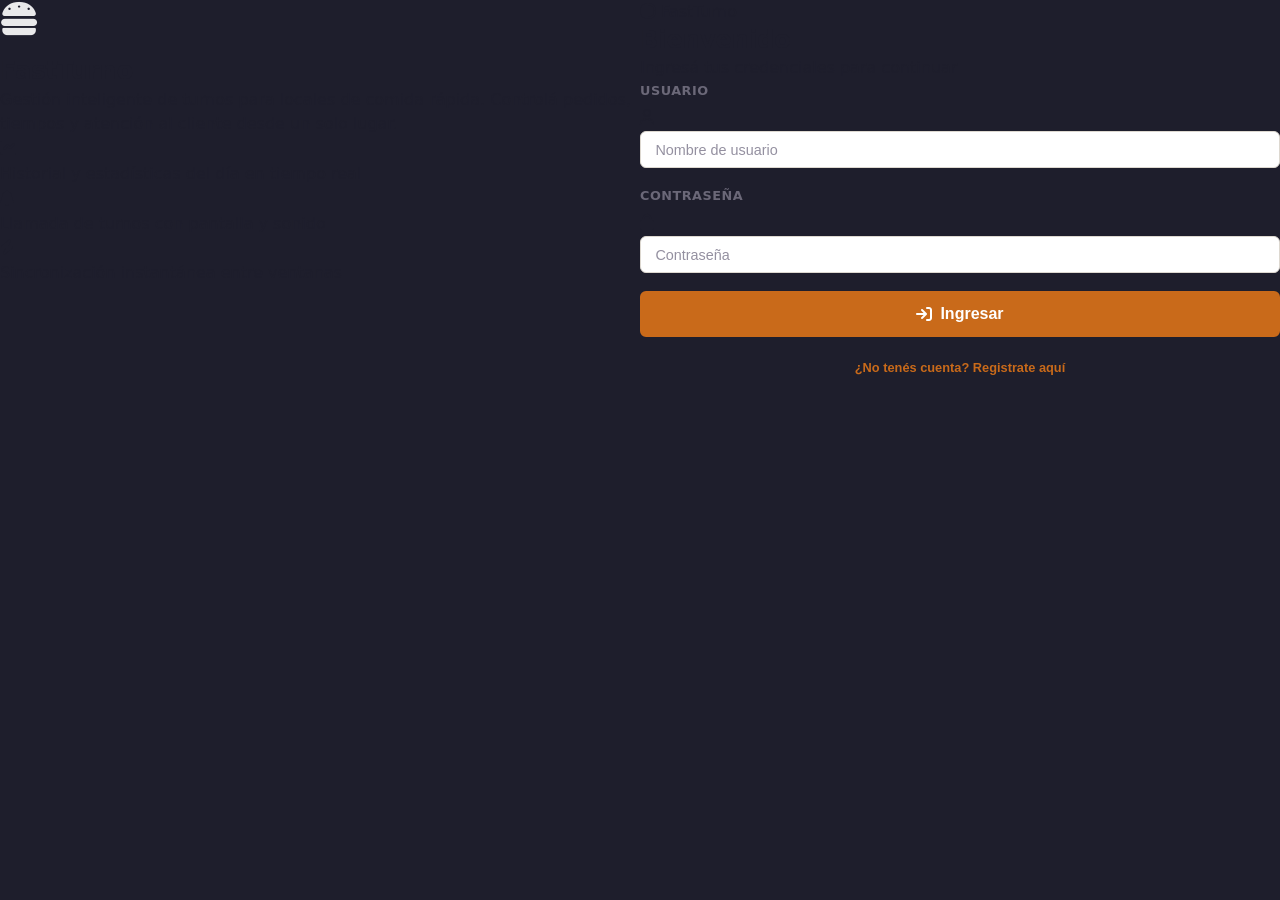
==== commit 45fabb55: "feat: integrar mejoras de GUI, responsive y sincronización BroadcastChannel" ====
--- a/admin.html
+++ b/admin.html
@@ -3,518 +3,1091 @@
 <head>
   <meta charset="UTF-8" />
   <meta name="viewport" content="width=device-width, initial-scale=1.0" />
-  <title>FastTurno — Admin</title>
+  <title>Administración — FastTurno</title>
   <link rel="stylesheet" href="https://cdnjs.cloudflare.com/ajax/libs/font-awesome/6.5.1/css/all.min.css" />
   <link rel="stylesheet" href="css/styles.css" />
+  <style>
+    /* Ajustes internos admin */
+    .section-header {
+      display: flex; align-items: center; justify-content: space-between;
+      flex-wrap: wrap; gap: .75rem;
+      margin-bottom: 1.25rem;
+    }
+    .section-header h2 {
+      display: flex; align-items: center; gap: .5rem;
+      font-size: 1.1rem;
+    }
+    .section-header h2 i { color: var(--amber); }
+    .stock-badge-ok   { background:var(--success-bg); color:var(--success); }
+    .stock-badge-low  { background:var(--warning-bg); color:var(--warning); }
+    .stock-badge-out  { background:var(--danger-bg);  color:var(--danger);  }
+  </style>
 </head>
 <body>
+
 <div class="app-layout">
 
-  <!-- SIDEBAR -->
-  <aside class="sidebar">
+  <!-- ===================== SIDEBAR ===================== -->
+  <aside class="sidebar" id="sidebar" aria-label="Navegación lateral">
     <div class="sidebar-brand">
-      <i class="fa-solid fa-burger"></i> FastTurno
-    </div>
-    <nav class="sidebar-nav">
-      <div class="nav-item active" data-sec="menu">
-        <i class="fa-solid fa-utensils"></i> Menú
-      </div>
-      <div class="nav-item" data-sec="stock">
-        <i class="fa-solid fa-boxes-stacked"></i> Stock
-      </div>
-      <div class="nav-item" data-sec="caja">
-        <i class="fa-solid fa-ticket"></i> Caja
-        <span class="nav-badge" id="badge-cola">0</span>
-      </div>
-      <div class="nav-item" data-sec="historial">
-        <i class="fa-solid fa-chart-bar"></i> Historial
-      </div>
+      <div class="brand-icon"><i class="fa-solid fa-burger"></i></div>
+      <div>
+        <div class="brand-name">FastTurno</div>
+        <div class="brand-role">Panel de Administración</div>
+      </div>
+    </div>
+
+    <nav class="sidebar-nav" aria-label="Menú principal">
+      <ul>
+        <li class="nav-section">Gestión</li>
+        <li>
+          <a href="#" class="active" data-panel="menu" onclick="irASeccion('menu', this)">
+            <i class="fa-solid fa-utensils"></i> Menú y Productos
+          </a>
+        </li>
+        <li>
+          <a href="#" data-panel="stock" onclick="irASeccion('stock', this)">
+            <i class="fa-solid fa-boxes-stacked"></i> Control de Stock
+          </a>
+        </li>
+        <li class="nav-section">Operaciones</li>
+        <li>
+          <a href="#" data-panel="caja" onclick="irASeccion('caja', this)">
+            <i class="fa-solid fa-cash-register"></i> Caja / Turnos
+          </a>
+        </li>
+        <li>
+          <a href="#" data-panel="historial" onclick="irASeccion('historial', this)">
+            <i class="fa-solid fa-clock-rotate-left"></i> Historial de Pedidos
+          </a>
+        </li>
+        <li class="nav-section">Sistema</li>
+        <li>
+          <a href="display.html" target="_blank">
+            <i class="fa-solid fa-display"></i> Pantalla TV
+            <i class="fa-solid fa-arrow-up-right-from-square fa-xs"
+               style="margin-left:auto; font-size:.65rem; color:var(--text-light);"></i>
+          </a>
+        </li>
+      </ul>
     </nav>
+
     <div class="sidebar-footer">
-      <div class="sidebar-user">
-        <div class="user-avatar" id="user-initials">A</div>
-        <div class="user-info">
-          <strong id="user-nombre">Admin</strong>
-          <span>Administrador</span>
-        </div>
-      </div>
-      <button class="btn btn-ghost btn-block btn-sm" onclick="Auth.logout()">
-        <i class="fa-solid fa-arrow-right-from-bracket"></i> Cerrar sesión
+      <div><i class="fa-solid fa-user-tie fa-sm"></i> <span id="adminUser">Admin</span></div>
+      <button class="logout-btn" onclick="cerrarSesion()">
+        <i class="fa-solid fa-right-from-bracket"></i> Cerrar sesión
       </button>
     </div>
   </aside>
 
-  <!-- MAIN -->
-  <div class="main">
-
-    <!-- TOPBAR dinámico -->
-    <div class="topbar">
-      <div>
-        <h2 id="topbar-title">Gestión de Menú</h2>
-        <p id="topbar-sub">Administrá los productos disponibles</p>
-      </div>
-    </div>
-
-    <div class="page-body">
-
-      <!-- ══════ MENÚ ══════ -->
-      <div class="section active" id="sec-menu">
-        <div class="section-toolbar">
-          <span style="font-size:.88rem;color:var(--muted)"><span id="menu-count">0</span> productos registrados</span>
-          <button class="btn btn-primary" onclick="abrirModal()">
-            <i class="fa-solid fa-plus"></i> Agregar producto
+  <!-- Overlay para cerrar sidebar en mobile -->
+  <div class="sidebar-overlay" id="sidebarOverlay" onclick="cerrarSidebar()"></div>
+
+  <!-- ===================== CONTENIDO PRINCIPAL ===================== -->
+  <div class="main-content">
+
+    <!-- TOPBAR -->
+    <header class="topbar">
+      <!-- Hamburger: solo desktop (en mobile lo reemplaza el bottom nav) -->
+      <button class="hamburger" id="hamburgerBtn" onclick="abrirSidebar()"
+        aria-label="Abrir menú lateral">
+        <i class="fa-solid fa-bars"></i>
+      </button>
+
+      <div class="topbar-title">
+        <i class="fa-solid fa-gauge" id="topbarIcon"></i>
+        <span id="topbarTitle">Menú y Productos</span>
+      </div>
+
+      <!-- Flechas prev/next (ocultas en mobile) -->
+      <div class="topbar-nav admin-topbar-arrows">
+        <button class="btn btn-secondary btn-sm" id="btnPrevAdmin"
+          onclick="seccAnterior()" title="Sección anterior">
+          <i class="fa-solid fa-arrow-left"></i>
+        </button>
+        <span class="nav-step-info" id="stepInfoAdmin">Sección 1 de 4</span>
+        <button class="btn btn-secondary btn-sm" id="btnNextAdmin"
+          onclick="seccSiguiente()" title="Sección siguiente">
+          <i class="fa-solid fa-arrow-right"></i>
+        </button>
+      </div>
+
+      <!-- Usuario + logout — siempre a la derecha -->
+      <div class="topbar-user-info">
+        <i class="fa-solid fa-user-tie fa-sm"></i>
+        <span id="adminUserTopbar">Admin</span>
+        <button class="topbar-logout-btn" onclick="cerrarSesion()" title="Cerrar sesión">
+          <i class="fa-solid fa-right-from-bracket"></i>
+        </button>
+      </div>
+    </header>
+
+    <div class="page-content">
+
+      <!-- ============================================================
+           PANEL 1 — MENÚ Y PRODUCTOS
+           ============================================================ -->
+      <div class="admin-panel active" id="panelMenu">
+
+        <div class="section-header">
+          <h2><i class="fa-solid fa-utensils"></i> Menú y Productos</h2>
+          <button class="btn btn-primary btn-sm" onclick="abrirModalProducto()">
+            <i class="fa-solid fa-plus"></i> Nuevo producto
           </button>
         </div>
-        <div class="table-wrap">
-          <table>
-            <thead>
-              <tr>
-                <th>Producto</th><th>Categoría</th><th>Precio</th>
-                <th>T. Entrega</th><th>Stock</th><th>Estado</th><th>Acciones</th>
-              </tr>
-            </thead>
-            <tbody id="tabla-menu"></tbody>
-          </table>
-        </div>
-      </div>
-
-      <!-- ══════ STOCK ══════ -->
-      <div class="section" id="sec-stock">
-        <div class="section-toolbar">
-          <span style="font-size:.88rem;color:var(--muted)">Ajustá el stock de cada producto</span>
-        </div>
-        <div class="stock-grid" id="stock-grid"></div>
-      </div>
-
-      <!-- ══════ CAJA ══════ -->
-      <div class="section" id="sec-caja">
-        <div class="caja-grid">
-          <!-- Cola -->
-          <div class="cola-wrap">
-            <div class="cola-header">
-              <h3>Cola de pedidos</h3>
-              <button class="btn btn-ghost btn-sm" onclick="resetearTurnos()">
-                <i class="fa-solid fa-rotate"></i> Resetear
-              </button>
+
+        <div class="alert alert-info" style="margin-bottom:1rem;">
+          <i class="fa-solid fa-circle-info"></i>
+          <div>Administra los productos disponibles en el kiosco. Los cambios se reflejan
+          automáticamente en todas las terminales conectadas.</div>
+        </div>
+
+        <!-- Filtros -->
+        <div class="card" style="margin-bottom:1.25rem;">
+          <div class="card-body" style="padding:.75rem 1rem; display:flex; gap:.75rem; flex-wrap:wrap; align-items:center;">
+            <div style="flex:1; min-width:180px;">
+              <input type="search" class="form-control" id="buscarProducto"
+                placeholder="Buscar producto..." oninput="filtrarProductos()" />
             </div>
-            <div class="cola-body" id="cola-list">
-              <div class="cola-empty">
-                <i class="fa-regular fa-circle-check"></i>
-                Sin pedidos en cola
-              </div>
+            <select class="form-control" id="filtrarCatMenu" onchange="filtrarProductos()"
+              style="max-width:200px;">
+              <option value="">Todas las categorías</option>
+              <option value="hamburguesas">Hamburguesas</option>
+              <option value="combos">Combos</option>
+              <option value="acompañamientos">Acompañamientos</option>
+              <option value="bebidas">Bebidas</option>
+              <option value="postres">Postres</option>
+            </select>
+          </div>
+        </div>
+
+        <!-- Tabla de productos -->
+        <div class="card">
+          <div class="card-header">
+            <h3><i class="fa-solid fa-list"></i> Productos registrados</h3>
+            <span class="badge badge-amber" id="contadorProductos">0 productos</span>
+          </div>
+          <div class="card-body" style="padding:0;">
+            <div class="table-wrapper" style="border:none; border-radius:0;">
+              <table id="tablaProductos">
+                <thead>
+                  <tr>
+                    <th>Producto</th>
+                    <th>Categoría</th>
+                    <th>Precio</th>
+                    <th>Stock</th>
+                    <th>Estado</th>
+                    <th>Acciones</th>
+                  </tr>
+                </thead>
+                <tbody id="tbodyProductos">
+                  <!-- Generado por JS -->
+                </tbody>
+              </table>
             </div>
-          </div>
-          <!-- Pantalla -->
-          <div>
-            <div class="pantalla-card">
-              <div class="pantalla-label">Turno en pantalla</div>
-              <div class="pantalla-num" id="pantalla-num">—</div>
-              <div class="pantalla-msg" id="pantalla-msg">Sin turno activo</div>
+            <div class="empty-state" id="menuEmpty" style="display:none; padding:2.5rem 1rem;">
+              <i class="fa-solid fa-utensils"></i>
+              <h4>Sin productos</h4>
+              <p>Aún no hay productos en el menú. Agrega el primero con el botón de arriba.</p>
             </div>
-            <div class="caja-actions-bar">
-              <button class="btn btn-primary" onclick="llamarSiguiente()">
-                <i class="fa-solid fa-volume-high"></i> Llamar siguiente
-              </button>
-              <button class="btn btn-success" onclick="marcarEntregado()">
-                <i class="fa-solid fa-check"></i> Entregado
-              </button>
-              <button class="btn btn-danger btn-sm" onclick="cancelarTurnoActual()">
-                <i class="fa-solid fa-xmark"></i> Cancelar
-              </button>
+          </div>
+        </div>
+      </div>
+
+      <!-- ============================================================
+           PANEL 2 — CONTROL DE STOCK
+           ============================================================ -->
+      <div class="admin-panel" id="panelStock">
+
+        <div class="section-header">
+          <h2><i class="fa-solid fa-boxes-stacked"></i> Control de Stock</h2>
+          <button class="btn btn-secondary btn-sm" onclick="cargarStock()">
+            <i class="fa-solid fa-rotate"></i> Actualizar
+          </button>
+        </div>
+
+        <div class="alert alert-warning" style="margin-bottom:1rem;">
+          <i class="fa-solid fa-triangle-exclamation"></i>
+          <div>Los productos con stock bajo o agotado se muestran primero. Actualiza las
+          cantidades para que estén disponibles en el kiosco.</div>
+        </div>
+
+        <!-- KPIs -->
+        <div class="kpi-grid" id="stockKpis">
+          <!-- Generado por JS -->
+        </div>
+
+        <div class="card">
+          <div class="card-header">
+            <h3><i class="fa-solid fa-boxes-stacked"></i> Inventario actual</h3>
+          </div>
+          <div class="card-body" style="padding:0;">
+            <div class="table-wrapper" style="border:none; border-radius:0;">
+              <table id="tablaStock">
+                <thead>
+                  <tr>
+                    <th>Producto</th>
+                    <th>Categoría</th>
+                    <th>Stock actual</th>
+                    <th>Estado</th>
+                    <th>Ajustar</th>
+                  </tr>
+                </thead>
+                <tbody id="tbodyStock"></tbody>
+              </table>
             </div>
-          </div>
-        </div>
-      </div>
-
-      <!-- ══════ HISTORIAL ══════ -->
-      <div class="section" id="sec-historial">
-        <div class="stats-row" id="historial-stats"></div>
-        <div class="table-wrap">
-          <table>
-            <thead>
-              <tr><th>Turno</th><th>Hora</th><th>Items</th><th>T. Est.</th><th>Total</th><th>Estado</th></tr>
-            </thead>
-            <tbody id="tabla-historial"></tbody>
-          </table>
-        </div>
-      </div>
-
-    </div><!-- /page-body -->
-  </div><!-- /main -->
+            <div class="empty-state" id="stockEmpty" style="display:none; padding:2.5rem 1rem;">
+              <i class="fa-solid fa-boxes-stacked"></i>
+              <h4>Sin productos en inventario</h4>
+              <p>Agrega productos desde la sección de Menú para gestionar el stock aquí.</p>
+            </div>
+          </div>
+        </div>
+      </div>
+
+      <!-- ============================================================
+           PANEL 3 — CAJA / TURNOS
+           ============================================================ -->
+      <div class="admin-panel" id="panelCaja">
+
+        <div class="section-header">
+          <h2><i class="fa-solid fa-cash-register"></i> Caja / Turnos activos</h2>
+          <div class="d-flex gap-1 flex-wrap">
+            <button class="btn btn-secondary btn-sm" onclick="cargarCaja()">
+              <i class="fa-solid fa-rotate"></i> Actualizar
+            </button>
+          </div>
+        </div>
+
+        <div class="alert alert-info" style="margin-bottom:1rem;">
+          <i class="fa-solid fa-circle-info"></i>
+          <div>Gestiona los pedidos en tiempo real. Llama el turno para que el cliente sepa
+          que su pedido está listo. Los cambios se transmiten a todas las pantallas.</div>
+        </div>
+
+        <!-- KPIs de caja -->
+        <div class="kpi-grid" id="cajaKpis" style="margin-bottom:1.25rem;"></div>
+
+        <div class="card">
+          <div class="card-header">
+            <h3><i class="fa-solid fa-list-check"></i> Pedidos en curso</h3>
+            <span class="badge badge-amber" id="cajaBadge">0 pedidos</span>
+          </div>
+          <div class="card-body" style="padding:0;">
+            <div class="table-wrapper" style="border:none; border-radius:0;">
+              <table id="tablaCaja">
+                <thead>
+                  <tr>
+                    <th>Turno</th>
+                    <th>Productos</th>
+                    <th>Total</th>
+                    <th>Estado</th>
+                    <th>Acciones</th>
+                  </tr>
+                </thead>
+                <tbody id="tbodyCaja"></tbody>
+              </table>
+            </div>
+            <div class="empty-state" id="cajaEmpty" style="display:none; padding:2.5rem 1rem;">
+              <i class="fa-solid fa-cash-register"></i>
+              <h4>Sin pedidos activos</h4>
+              <p>Los pedidos del kiosco aparecerán aquí cuando los clientes los confirmen.</p>
+            </div>
+          </div>
+        </div>
+      </div>
+
+      <!-- ============================================================
+           PANEL 4 — HISTORIAL
+           ============================================================ -->
+      <div class="admin-panel" id="panelHistorial">
+
+        <div class="section-header">
+          <h2><i class="fa-solid fa-clock-rotate-left"></i> Historial de Pedidos</h2>
+          <div class="d-flex gap-1 flex-wrap">
+            <button class="btn btn-secondary btn-sm" onclick="cargarHistorial()">
+              <i class="fa-solid fa-rotate"></i> Actualizar
+            </button>
+            <button class="btn btn-danger btn-sm" onclick="limpiarHistorial()">
+              <i class="fa-solid fa-trash"></i> Limpiar
+            </button>
+          </div>
+        </div>
+
+        <div class="alert alert-info" style="margin-bottom:1rem;">
+          <i class="fa-solid fa-circle-info"></i>
+          <div>Aquí puedes consultar todos los pedidos procesados. El historial se almacena
+          localmente en este dispositivo.</div>
+        </div>
+
+        <!-- Filtro de fecha -->
+        <div class="card" style="margin-bottom:1.25rem;">
+          <div class="card-body" style="padding:.75rem 1rem; display:flex; gap:.75rem; align-items:center; flex-wrap:wrap;">
+            <label style="font-size:.8rem; font-weight:600; color:var(--text-muted);">Filtrar por estado:</label>
+            <select class="form-control" id="filtroHistorial" onchange="cargarHistorial()"
+              style="max-width:200px;">
+              <option value="">Todos</option>
+              <option value="pendiente">Pendiente</option>
+              <option value="en prep">En preparación</option>
+              <option value="listo">Listo</option>
+              <option value="entregado">Entregado</option>
+              <option value="cancelado">Cancelado</option>
+            </select>
+          </div>
+        </div>
+
+        <div id="historialContainer"></div>
+        <div class="empty-state" id="historialEmpty" style="display:none; padding:2.5rem 1rem;">
+          <i class="fa-solid fa-box-open"></i>
+          <h4>Sin registros</h4>
+          <p>No hay pedidos en el historial con ese filtro.</p>
+        </div>
+      </div>
+
+    </div><!-- /page-content -->
+  </div><!-- /main-content -->
 </div><!-- /app-layout -->
 
-<!-- MODAL PRODUCTO -->
-<div class="modal-overlay" id="modal-producto">
-  <div class="modal">
+<!-- ===================== BOTTOM NAV ADMIN (mobile) ===================== -->
+<nav class="admin-bottom-nav" id="adminBottomNav" aria-label="Navegación inferior">
+  <button class="bnav-btn active" data-panel="menu" onclick="irASeccion('menu', this)">
+    <i class="fa-solid fa-utensils"></i>
+    <span>Menú</span>
+  </button>
+  <button class="bnav-btn" data-panel="stock" onclick="irASeccion('stock', this)">
+    <i class="fa-solid fa-boxes-stacked"></i>
+    <span>Stock</span>
+  </button>
+  <button class="bnav-btn" data-panel="caja" onclick="irASeccion('caja', this)">
+    <i class="fa-solid fa-cash-register"></i>
+    <span>Caja</span>
+  </button>
+  <button class="bnav-btn" data-panel="historial" onclick="irASeccion('historial', this)">
+    <i class="fa-solid fa-clock-rotate-left"></i>
+    <span>Historial</span>
+  </button>
+</nav>
+
+<!-- ============================================================
+     MODAL — Nuevo / editar producto
+     ============================================================ -->
+<div class="modal-overlay" id="modalProducto">
+  <div class="modal" role="dialog" aria-modal="true" aria-labelledby="modalProdTitle">
     <div class="modal-header">
-      <h3 id="modal-titulo">Agregar producto</h3>
-      <button class="btn btn-ghost btn-icon btn-sm" onclick="cerrarModal()">
-        <i class="fa-solid fa-xmark"></i>
+      <i class="fa-solid fa-burger"></i>
+      <h3 id="modalProdTitle">Nuevo producto</h3>
+    </div>
+    <div class="modal-body">
+      <input type="hidden" id="prodId" />
+      <div class="form-group">
+        <label for="prodNombre">Nombre del producto</label>
+        <input type="text" class="form-control" id="prodNombre"
+          placeholder="Ej: Hamburguesa Clásica" />
+      </div>
+      <div class="form-group">
+        <label for="prodCategoria">Categoría</label>
+        <select class="form-control" id="prodCategoria">
+          <option value="hamburguesas">Hamburguesas</option>
+          <option value="combos">Combos</option>
+          <option value="acompañamientos">Acompañamientos</option>
+          <option value="bebidas">Bebidas</option>
+          <option value="postres">Postres</option>
+        </select>
+      </div>
+      <div style="display:grid; grid-template-columns:1fr 1fr; gap:.75rem;">
+        <div class="form-group">
+          <label for="prodPrecio">Precio</label>
+          <input type="number" class="form-control" id="prodPrecio"
+            placeholder="0.00" min="0" step="0.01" />
+        </div>
+        <div class="form-group">
+          <label for="prodStock">Stock inicial</label>
+          <input type="number" class="form-control" id="prodStock"
+            placeholder="0" min="0" step="1" />
+        </div>
+      </div>
+      <div class="form-group">
+        <label for="prodDesc">Descripción breve</label>
+        <textarea class="form-control" id="prodDesc"
+          placeholder="Descripción del producto (opcional)..." rows="2"></textarea>
+      </div>
+    </div>
+    <div class="modal-footer">
+      <button class="btn btn-secondary" onclick="cerrarModalProducto()">
+        <i class="fa-solid fa-xmark"></i> Cancelar
       </button>
-    </div>
-    <div class="modal-body">
-      <div class="form-grid-2">
-        <div class="form-group">
-          <label>Nombre</label>
-          <input type="text" id="p-nombre" class="form-control" placeholder="Ej: Combo Clásico" />
-        </div>
-        <div class="form-group">
-          <label>Categoría</label>
-          <select id="p-categoria" class="form-control">
-            <option value="combos">Combos</option>
-            <option value="hamburguesas">Hamburguesas</option>
-            <option value="acompañamientos">Acompañamientos</option>
-            <option value="bebidas">Bebidas</option>
-            <option value="postres">Postres</option>
-          </select>
-        </div>
-      </div>
-      <div class="form-group">
-        <label>Descripción</label>
-        <input type="text" id="p-desc" class="form-control" placeholder="Descripción corta" />
-      </div>
-      <div class="form-grid-3">
-        <div class="form-group">
-          <label>Precio ($)</label>
-          <input type="number" id="p-precio" class="form-control" placeholder="1200" min="0" />
-        </div>
-        <div class="form-group">
-          <label>Tiempo entrega (min)</label>
-          <input type="number" id="p-tiempo" class="form-control" placeholder="10" min="1" max="90" />
-        </div>
-        <div class="form-group">
-          <label>Stock inicial</label>
-          <input type="number" id="p-stock" class="form-control" placeholder="20" min="0" />
-        </div>
-      </div>
-    </div>
-    <div class="modal-footer">
-      <button class="btn btn-ghost" onclick="cerrarModal()">Cancelar</button>
-      <button class="btn btn-primary" onclick="guardarProducto()">Guardar</button>
+      <button class="btn btn-primary" onclick="guardarProducto()">
+        <i class="fa-solid fa-floppy-disk"></i> Guardar
+      </button>
     </div>
   </div>
 </div>
 
-<div id="toast-container"></div>
-
+<!-- Modal ajuste de stock -->
+<div class="modal-overlay" id="modalStock">
+  <div class="modal" role="dialog" aria-modal="true" aria-labelledby="modalStockTitle">
+    <div class="modal-header">
+      <i class="fa-solid fa-boxes-stacked"></i>
+      <h3 id="modalStockTitle">Ajustar Stock</h3>
+    </div>
+    <div class="modal-body">
+      <input type="hidden" id="stockProdId" />
+      <p id="stockProdNombre" style="font-weight:600; margin-bottom:1rem;"></p>
+      <div class="form-group">
+        <label for="stockNuevo">Nueva cantidad en stock</label>
+        <input type="number" class="form-control" id="stockNuevo" min="0" step="1" />
+        <div class="form-hint">Ingresa el stock disponible actual para este producto.</div>
+      </div>
+    </div>
+    <div class="modal-footer">
+      <button class="btn btn-secondary" onclick="cerrarModalStock()">
+        <i class="fa-solid fa-xmark"></i> Cancelar
+      </button>
+      <button class="btn btn-primary" onclick="guardarStock()">
+        <i class="fa-solid fa-floppy-disk"></i> Guardar
+      </button>
+    </div>
+  </div>
+</div>
+
+<!-- Toast container -->
+<div class="toast-container" id="toastContainer"></div>
+
+<!-- ============================================================
+     SCRIPTS
+     ============================================================ -->
 <script src="js/store.js"></script>
 <script src="js/channel.js"></script>
 <script src="js/auth.js"></script>
 <script>
-Store.seedInicial();
-Auth.proteger('admin');
-
-const sesion = Auth.getSesion();
-document.getElementById('user-nombre').textContent   = sesion.nombre;
-document.getElementById('user-initials').textContent = sesion.nombre.charAt(0).toUpperCase();
-
-let _editandoId  = null;
-let _turnoActual = null;
-
-// ─── TOPBAR LABELS ────────────────────────────────────
-const TOPBAR = {
-  menu:     ['Gestión de Menú',   'Administrá los productos disponibles'],
-  stock:    ['Gestión de Stock',  'Controlá la disponibilidad de cada producto'],
-  caja:     ['Caja',              'Gestioná la cola de turnos en tiempo real'],
-  historial:['Historial del día', 'Resumen de pedidos y estadísticas']
+/* ============================================================
+   Estado global admin
+   ============================================================ */
+const ADMIN = {
+  seccionActual: 0,
+  secciones: ['menu', 'stock', 'caja', 'historial'],
+  broadcast: null,
+  polling: null,
 };
 
-// ─── NAVEGACIÓN ───────────────────────────────────────
-document.querySelectorAll('.nav-item').forEach(el => {
-  el.addEventListener('click', () => {
-    const sec = el.dataset.sec;
-    document.querySelectorAll('.nav-item').forEach(n => n.classList.remove('active'));
-    document.querySelectorAll('.section').forEach(s => s.classList.remove('active'));
-    el.classList.add('active');
-    document.getElementById('sec-' + sec).classList.add('active');
-    document.getElementById('topbar-title').textContent = TOPBAR[sec][0];
-    document.getElementById('topbar-sub').textContent   = TOPBAR[sec][1];
-    if (sec === 'historial') renderHistorial();
+const SECCION_META = {
+  menu:      { titulo:'Menú y Productos',    icono:'fa-utensils' },
+  stock:     { titulo:'Control de Stock',    icono:'fa-boxes-stacked' },
+  caja:      { titulo:'Caja / Turnos',       icono:'fa-cash-register' },
+  historial: { titulo:'Historial de Pedidos',icono:'fa-clock-rotate-left' },
+};
+
+const CAT_ICONS = {
+  'hamburguesas':   'fa-burger',
+  'combos':         'fa-gift',
+  'acompañamientos':'fa-drumstick-bite',
+  'bebidas':        'fa-mug-hot',
+  'postres':        'fa-cake-candles',
+};
+
+/* ============================================================
+   INIT
+   ============================================================ */
+document.addEventListener('DOMContentLoaded', () => {
+  Auth.proteger('admin');
+  const u = Auth.getUsuario();
+  if (u) document.getElementById('adminUser').textContent = u.usuario || 'Admin';
+
+  ADMIN.broadcast = Channel.getInstance();
+  ADMIN.broadcast.addEventListener('message', onChannelMsg);
+
+  // Poblar nombre en topbar derecha
+  const topbarUserEl = document.getElementById('adminUserTopbar');
+  if (u && topbarUserEl) topbarUserEl.textContent = u.usuario || 'Admin';
+
+  irASeccion('menu', document.querySelector('.sidebar-nav a.active'));
+  iniciarPolling();
+});
+
+function onChannelMsg(e) {
+  const { evento } = e.data || {};
+  if ([EVENTOS.NUEVO_PEDIDO].includes(evento)) {
+    if (ADMIN.seccionActual === 2) cargarCaja();
+    mostrarToast('Nuevo pedido recibido.', 'info', 'fa-bell');
+  }
+}
+
+function iniciarPolling() {
+  ADMIN.polling = setInterval(() => {
+    const sec = ADMIN.secciones[ADMIN.seccionActual];
+    if (sec === 'caja') cargarCaja(true);
+  }, 8000);
+}
+
+/* ============================================================
+   SIDEBAR — hamburger (mobile)
+   ============================================================ */
+function abrirSidebar() {
+  document.getElementById('sidebar').classList.add('open');
+  document.getElementById('sidebarOverlay').classList.add('active');
+  document.body.style.overflow = 'hidden';
+}
+function cerrarSidebar() {
+  document.getElementById('sidebar').classList.remove('open');
+  document.getElementById('sidebarOverlay').classList.remove('active');
+  document.body.style.overflow = '';
+}
+
+/* ============================================================
+   NAVEGACIÓN DE SECCIONES
+   ============================================================ */
+function irASeccion(seccion, linkEl) {
+  const idx = ADMIN.secciones.indexOf(seccion);
+  if (idx === -1) return;
+  ADMIN.seccionActual = idx;
+
+  // Ocultar todos los paneles
+  document.querySelectorAll('.admin-panel').forEach(p => p.classList.remove('active'));
+  document.getElementById('panel' + capitalizar(seccion))?.classList.add('active');
+
+  // Nav links — sidebar
+  document.querySelectorAll('.sidebar-nav a').forEach(a => {
+    a.classList.remove('active');
+    if (a.dataset.panel === seccion) a.classList.add('active');
   });
-});
-
-// ─── TOAST ───────────────────────────────────────────
-function toast(msg, tipo = '') {
-  const el = Object.assign(document.createElement('div'), { className: `toast ${tipo}`, textContent: msg });
-  document.getElementById('toast-container').appendChild(el);
-  setTimeout(() => el.remove(), 3000);
-}
-
-// ─── MODAL ───────────────────────────────────────────
-function abrirModal(id = null) {
-  _editandoId = id;
-  document.getElementById('modal-titulo').textContent = id ? 'Editar producto' : 'Agregar producto';
+
+  // Bottom nav — mobile
+  document.querySelectorAll('.admin-bottom-nav .bnav-btn').forEach(btn => {
+    btn.classList.toggle('active', btn.dataset.panel === seccion);
+  });
+
+  // Topbar
+  const meta = SECCION_META[seccion];
+  document.getElementById('topbarTitle').textContent = meta.titulo;
+  const icon = document.getElementById('topbarIcon');
+  icon.className = `fa-solid ${meta.icono}`;
+
+  // Step info
+  document.getElementById('stepInfoAdmin').textContent =
+    `Sección ${idx + 1} de ${ADMIN.secciones.length}`;
+  document.getElementById('btnPrevAdmin').disabled = idx === 0;
+  document.getElementById('btnNextAdmin').disabled = idx === ADMIN.secciones.length - 1;
+
+  // Cerrar sidebar mobile si está abierto
+  cerrarSidebar();
+
+  // Cargar datos de la sección
+  switch (seccion) {
+    case 'menu':      cargarMenu();      break;
+    case 'stock':     cargarStock();     break;
+    case 'caja':      cargarCaja();      break;
+    case 'historial': cargarHistorial(); break;
+  }
+}
+
+function seccAnterior() { navegarSeccion(-1); }
+function seccSiguiente(){ navegarSeccion(+1); }
+
+function navegarSeccion(delta) {
+  const nuevo = ADMIN.seccionActual + delta;
+  if (nuevo < 0 || nuevo >= ADMIN.secciones.length) return;
+  irASeccion(ADMIN.secciones[nuevo], null);
+}
+
+/* ============================================================
+   PANEL MENÚ — cargar y renderizar
+   ============================================================ */
+function cargarMenu() {
+  const menu = Store.getMenu();
+  const busq = (document.getElementById('buscarProducto')?.value || '').toLowerCase();
+  const cat  = document.getElementById('filtrarCatMenu')?.value || '';
+
+  const filtrado = menu.filter(p =>
+    (cat === '' || p.categoria === cat) &&
+    (busq === '' || p.nombre.toLowerCase().includes(busq) ||
+     (p.descripcion || '').toLowerCase().includes(busq))
+  );
+
+  document.getElementById('contadorProductos').textContent =
+    `${filtrado.length} producto${filtrado.length !== 1 ? 's' : ''}`;
+
+  const tbody = document.getElementById('tbodyProductos');
+  const empty = document.getElementById('menuEmpty');
+  tbody.innerHTML = '';
+
+  if (!filtrado.length) {
+    empty.style.display = 'block';
+    return;
+  }
+  empty.style.display = 'none';
+
+  filtrado.forEach(prod => {
+    const icon = CAT_ICONS[prod.categoria] || 'fa-utensils';
+    const agotado = prod.stock !== undefined && prod.stock <= 0;
+    const stockBajo = prod.stock !== undefined && prod.stock > 0 && prod.stock <= 5;
+    const tr = document.createElement('tr');
+    tr.innerHTML = `
+      <td data-label="Producto">
+        <div style="display:flex; align-items:center; gap:.6rem;">
+          <div style="width:32px; height:32px; background:var(--amber-bg); border-radius:6px;
+               display:flex; align-items:center; justify-content:center; color:var(--amber); flex-shrink:0;">
+            <i class="fa-solid ${icon}"></i>
+          </div>
+          <div>
+            <div style="font-weight:600; font-size:.875rem;">${prod.nombre}</div>
+            <div style="font-size:.75rem; color:var(--text-muted);">${prod.descripcion || ''}</div>
+          </div>
+        </div>
+      </td>
+      <td data-label="Categoría">
+        <span class="badge badge-amber">${capitalizar(prod.categoria || '')}</span>
+      </td>
+      <td data-label="Precio" style="font-weight:600; color:var(--amber-dark);">
+        ${formatearPrecio(prod.precio)}
+      </td>
+      <td data-label="Stock">
+        <span class="${agotado ? 'badge badge-cancelled' : stockBajo ? 'badge badge-pending' : 'badge badge-ready'}">
+          ${prod.stock ?? 'N/A'}
+        </span>
+      </td>
+      <td data-label="Estado">
+        <span class="badge ${agotado ? 'badge-cancelled' : 'badge-ready'}">
+          ${agotado ? 'Agotado' : 'Disponible'}
+        </span>
+      </td>
+      <td data-label="Acciones">
+        <div style="display:flex; gap:.4rem; flex-wrap:wrap;">
+          <button class="btn btn-secondary btn-sm" onclick="editarProducto(${prod.id})"
+            title="Editar producto">
+            <i class="fa-solid fa-pencil"></i>
+          </button>
+          <button class="btn btn-danger btn-sm" onclick="eliminarProducto(${prod.id})"
+            title="Eliminar producto">
+            <i class="fa-solid fa-trash"></i>
+          </button>
+        </div>
+      </td>
+    `;
+    tbody.appendChild(tr);
+  });
+}
+
+function filtrarProductos() { cargarMenu(); }
+
+/* ============================================================
+   MODAL PRODUCTO
+   ============================================================ */
+function abrirModalProducto(prod = null) {
+  document.getElementById('prodId').value      = prod?.id ?? '';
+  document.getElementById('prodNombre').value  = prod?.nombre ?? '';
+  document.getElementById('prodCategoria').value = prod?.categoria ?? 'hamburguesas';
+  document.getElementById('prodPrecio').value  = prod?.precio ?? '';
+  document.getElementById('prodStock').value   = prod?.stock ?? '';
+  document.getElementById('prodDesc').value    = prod?.descripcion ?? '';
+  document.getElementById('modalProdTitle').textContent = prod ? 'Editar producto' : 'Nuevo producto';
+  document.getElementById('modalProducto').classList.add('active');
+}
+
+function cerrarModalProducto() {
+  document.getElementById('modalProducto').classList.remove('active');
+}
+
+function editarProducto(id) {
+  const menu = Store.getMenu();
+  const prod = menu.find(p => p.id == id);
+  if (prod) abrirModalProducto(prod);
+}
+
+function guardarProducto() {
+  const id   = document.getElementById('prodId').value;
+  const nombre = document.getElementById('prodNombre').value.trim();
+  const precio = parseFloat(document.getElementById('prodPrecio').value);
+  const stock  = parseInt(document.getElementById('prodStock').value, 10);
+
+  if (!nombre) {
+    mostrarToast('El nombre del producto es obligatorio.', 'warning', 'fa-triangle-exclamation');
+    return;
+  }
+  if (isNaN(precio) || precio < 0) {
+    mostrarToast('Ingresa un precio válido.', 'warning', 'fa-triangle-exclamation');
+    return;
+  }
+
+  const menu = Store.getMenu();
+  const datos = {
+    id: id ? parseInt(id) : Date.now(),
+    nombre,
+    categoria: document.getElementById('prodCategoria').value,
+    precio,
+    stock: isNaN(stock) ? 0 : stock,
+    descripcion: document.getElementById('prodDesc').value.trim(),
+  };
+
   if (id) {
-    const p = Store.getProducto(id);
-    document.getElementById('p-nombre').value    = p.nombre;
-    document.getElementById('p-desc').value      = p.descripcion;
-    document.getElementById('p-precio').value    = p.precio;
-    document.getElementById('p-tiempo').value    = p.tiempoEntrega;
-    document.getElementById('p-stock').value     = p.stock;
-    document.getElementById('p-categoria').value = p.categoria;
+    const idx = menu.findIndex(p => p.id == id);
+    if (idx >= 0) menu[idx] = datos;
   } else {
-    ['p-nombre','p-desc','p-precio','p-tiempo','p-stock'].forEach(id => document.getElementById(id).value = '');
-    document.getElementById('p-categoria').value = 'combos';
-  }
-  document.getElementById('modal-producto').classList.add('open');
-}
-function cerrarModal() { document.getElementById('modal-producto').classList.remove('open'); }
-
-// ═══════════════════════════════════════════════════════
-// MENÚ
-// ═══════════════════════════════════════════════════════
-const catIconos = { combos:'fa-gift', hamburguesas:'fa-burger', 'acompañamientos':'fa-drumstick-bite', bebidas:'fa-mug-hot', postres:'fa-cake-candles' };
-
-function stockDot(stock) {
-  if (stock === 0) return '<span class="stock-dot dot-out" title="Agotado"></span>';
-  if (stock <= 5)  return '<span class="stock-dot dot-low" title="Stock bajo"></span>';
-  return '<span class="stock-dot dot-ok" title="OK"></span>';
-}
-
-function renderMenu() {
+    menu.push(datos);
+  }
+
+  Store.guardarMenu(menu);
+  ADMIN.broadcast.postMessage({ evento: EVENTOS.MENU_ACTUALIZADO, datos: {} });
+  cerrarModalProducto();
+  cargarMenu();
+  mostrarToast(id ? 'Producto actualizado.' : 'Producto agregado al menú.', 'success', 'fa-check-circle');
+}
+
+function eliminarProducto(id) {
+  if (!confirm('¿Eliminar este producto del menú?')) return;
+  const menu = Store.getMenu().filter(p => p.id != id);
+  Store.guardarMenu(menu);
+  ADMIN.broadcast.postMessage({ evento: EVENTOS.MENU_ACTUALIZADO, datos: {} });
+  cargarMenu();
+  mostrarToast('Producto eliminado del menú.', 'info', 'fa-trash');
+}
+
+/* ============================================================
+   PANEL STOCK
+   ============================================================ */
+function cargarStock() {
   const menu = Store.getMenu();
-  document.getElementById('menu-count').textContent = menu.length;
-  document.getElementById('tabla-menu').innerHTML = menu.length === 0
-    ? '<tr><td colspan="7" style="text-align:center;padding:36px;color:var(--muted)">Sin productos registrados</td></tr>'
-    : menu.map(p => `
-      <tr>
-        <td>
-          <div style="display:flex;align-items:center;gap:10px">
-            <div style="width:36px;height:36px;background:var(--bg);border-radius:8px;display:flex;align-items:center;justify-content:center;color:var(--primary);flex-shrink:0">
-              <i class="fa-solid ${catIconos[p.categoria] || 'fa-utensils'}"></i>
-            </div>
-            <div>
-              <div style="font-weight:600;font-size:.88rem">${p.nombre}</div>
-              <div style="font-size:.72rem;color:var(--muted)">${p.descripcion}</div>
-            </div>
-          </div>
-        </td>
-        <td><span class="badge badge-neutral">${p.categoria}</span></td>
-        <td><strong>$${p.precio.toLocaleString()}</strong></td>
-        <td style="font-size:.82rem">${p.tiempoEntrega} min</td>
-        <td>
-          <div style="display:flex;align-items:center;gap:7px">
-            ${stockDot(p.stock)}
-            <span style="font-size:.85rem;font-weight:600">${p.stock}</span>
-          </div>
-        </td>
-        <td>
-          ${p.disponible
-            ? '<span class="badge badge-success"><i class="fa-solid fa-circle" style="font-size:.45rem"></i> Activo</span>'
-            : '<span class="badge badge-danger"><i class="fa-solid fa-circle" style="font-size:.45rem"></i> Pausado</span>'}
-        </td>
-        <td>
-          <div class="td-actions">
-            <button class="btn btn-ghost btn-sm" onclick="abrirModal('${p.id}')"><i class="fa-solid fa-pen"></i></button>
-            <button class="btn btn-${p.disponible?'warning':'success'} btn-sm" onclick="toggleDisponible('${p.id}',${p.disponible})">
-              <i class="fa-solid fa-${p.disponible?'pause':'play'}"></i>
-            </button>
-            <button class="btn btn-danger btn-sm" onclick="eliminarProducto('${p.id}')"><i class="fa-solid fa-trash"></i></button>
-          </div>
-        </td>
-      </tr>`).join('');
-}
-
-function guardarProducto() {
-  const datos = {
-    nombre:       document.getElementById('p-nombre').value.trim(),
-    descripcion:  document.getElementById('p-desc').value.trim(),
-    precio:       parseFloat(document.getElementById('p-precio').value) || 0,
-    tiempoEntrega:parseInt(document.getElementById('p-tiempo').value)   || 10,
-    stock:        parseInt(document.getElementById('p-stock').value)    || 0,
-    categoria:    document.getElementById('p-categoria').value,
-    disponible:   true
-  };
-  if (!datos.nombre || datos.precio <= 0) { toast('Completá nombre y precio', 'error'); return; }
-  _editandoId ? Store.actualizarProducto(_editandoId, datos) : Store.agregarProducto(datos);
-  cerrarModal();
-  renderMenu(); renderStock();
-  Canal.emitir(EVENTOS.MENU_ACTUALIZADO, Store.getMenu());
-  toast(_editandoId ? 'Producto actualizado' : 'Producto agregado', 'success');
-}
-
-function eliminarProducto(id) {
-  if (!confirm('¿Eliminar este producto?')) return;
-  Store.eliminarProducto(id);
-  renderMenu(); renderStock();
-  Canal.emitir(EVENTOS.MENU_ACTUALIZADO, Store.getMenu());
-  toast('Producto eliminado', 'warning');
-}
-
-function toggleDisponible(id, actual) {
-  Store.actualizarProducto(id, { disponible: !actual });
-  renderMenu(); renderStock();
-  Canal.emitir(EVENTOS.MENU_ACTUALIZADO, Store.getMenu());
-  toast(!actual ? 'Producto activado' : 'Producto pausado');
-}
-
-// ═══════════════════════════════════════════════════════
-// STOCK
-// ═══════════════════════════════════════════════════════
-function renderStock() {
-  document.getElementById('stock-grid').innerHTML = Store.getMenu().map(p => `
-    <div class="stock-item">
-      <div class="stock-icon"><i class="fa-solid ${catIconos[p.categoria] || 'fa-utensils'}"></i></div>
-      <div class="stock-info">
-        <div class="name">${p.nombre}</div>
-        <div class="cat">${p.categoria}</div>
-      </div>
-      ${stockDot(p.stock)}
-      <div class="stock-controls">
-        <input type="number" id="si-${p.id}" value="${p.stock}" min="0" />
-        <button class="btn btn-primary btn-sm" onclick="actualizarStock('${p.id}')">
-          <i class="fa-solid fa-check"></i>
+  const tbody = document.getElementById('tbodyStock');
+  const empty = document.getElementById('stockEmpty');
+  const kpis  = document.getElementById('stockKpis');
+  tbody.innerHTML = '';
+
+  if (!menu.length) {
+    empty.style.display = 'block';
+    kpis.innerHTML = '';
+    return;
+  }
+  empty.style.display = 'none';
+
+  // Ordenar: agotados primero, luego bajos, luego ok
+  const ord = [...menu].sort((a, b) => {
+    const va = stockScore(a), vb = stockScore(b);
+    return va - vb;
+  });
+
+  const total   = menu.length;
+  const agotados = menu.filter(p => (p.stock ?? 0) <= 0).length;
+  const bajos   = menu.filter(p => (p.stock ?? 0) > 0 && (p.stock ?? 0) <= 5).length;
+  const ok      = total - agotados - bajos;
+
+  kpis.innerHTML = `
+    <div class="kpi-card">
+      <div class="kpi-icon amber"><i class="fa-solid fa-boxes-stacked"></i></div>
+      <div><div class="kpi-val">${total}</div><div class="kpi-label">Productos totales</div></div>
+    </div>
+    <div class="kpi-card">
+      <div class="kpi-icon green"><i class="fa-solid fa-circle-check"></i></div>
+      <div><div class="kpi-val">${ok}</div><div class="kpi-label">Con stock OK</div></div>
+    </div>
+    <div class="kpi-card">
+      <div class="kpi-icon" style="background:var(--warning-bg);color:var(--warning);">
+        <i class="fa-solid fa-triangle-exclamation"></i>
+      </div>
+      <div><div class="kpi-val">${bajos}</div><div class="kpi-label">Stock bajo</div></div>
+    </div>
+    <div class="kpi-card">
+      <div class="kpi-icon red"><i class="fa-solid fa-ban"></i></div>
+      <div><div class="kpi-val">${agotados}</div><div class="kpi-label">Agotados</div></div>
+    </div>
+  `;
+
+  ord.forEach(prod => {
+    const st = prod.stock ?? 0;
+    const estado = st <= 0 ? 'agotado' : st <= 5 ? 'bajo' : 'ok';
+    const badgeClass = estado === 'ok' ? 'badge-ready' : estado === 'bajo' ? 'badge-pending' : 'badge-cancelled';
+    const icon = CAT_ICONS[prod.categoria] || 'fa-utensils';
+    const tr = document.createElement('tr');
+    tr.innerHTML = `
+      <td data-label="Producto">
+        <div style="display:flex; align-items:center; gap:.5rem;">
+          <i class="fa-solid ${icon}" style="color:var(--amber); width:18px; text-align:center;"></i>
+          <span style="font-weight:600;">${prod.nombre}</span>
+        </div>
+      </td>
+      <td data-label="Categoría">
+        <span class="badge badge-amber">${capitalizar(prod.categoria || '')}</span>
+      </td>
+      <td data-label="Stock actual" style="font-weight:700; font-size:1rem;">
+        ${st}
+      </td>
+      <td data-label="Estado">
+        <span class="badge ${badgeClass}">
+          ${estado === 'ok' ? 'Disponible' : estado === 'bajo' ? 'Stock bajo' : 'Agotado'}
+        </span>
+      </td>
+      <td data-label="Ajustar">
+        <button class="btn btn-secondary btn-sm" onclick="abrirModalStock(${prod.id}, '${prod.nombre}', ${st})">
+          <i class="fa-solid fa-sliders"></i> Ajustar
         </button>
-      </div>
-    </div>`).join('');
-}
-
-function actualizarStock(id) {
-  const val = parseInt(document.getElementById('si-'+id).value);
-  if (isNaN(val) || val < 0) { toast('Valor inválido', 'error'); return; }
-  const delta = val - Store.getProducto(id).stock;
-  Store.actualizarStock(id, delta);
-  renderStock(); renderMenu();
-  Canal.emitir(EVENTOS.STOCK_ACTUALIZADO, Store.getMenu());
-  toast('Stock actualizado', 'success');
-}
-
-// ═══════════════════════════════════════════════════════
-// CAJA
-// ═══════════════════════════════════════════════════════
-function renderCola() {
-  const cola = Store.getPedidos().filter(p => ['pendiente','en_preparacion','llamado'].includes(p.estado));
-  const badgeEl = document.getElementById('badge-cola');
-  badgeEl.textContent = cola.length;
-  badgeEl.classList.toggle('show', cola.length > 0);
-
-  document.getElementById('cola-list').innerHTML = cola.length === 0
-    ? '<div class="cola-empty"><i class="fa-regular fa-circle-check"></i>Sin pedidos pendientes</div>'
-    : cola.map(p => {
-        const cls = p.estado === 'llamado' ? 'state-llamado' : p.estado === 'en_preparacion' ? 'state-prep' : '';
-        const items = p.items.map(i => `${i.nombre} ×${i.cantidad}`).join(' · ');
-        return `
-        <div class="turno-row ${cls}">
-          <div>
-            <div class="turno-num">${p.turno}</div>
-            <div class="turno-meta">${items}</div>
-            <div class="turno-meta" style="color:var(--info);margin-top:2px">
-              <i class="fa-regular fa-clock"></i> ~${p.tiempoEstimado} min &nbsp;·&nbsp; $${p.total.toLocaleString()}
-            </div>
-          </div>
-          <div class="turno-acts">
-            <button class="btn btn-info btn-sm" onclick="ponerEnPrep('${p.id}')">
-              <i class="fa-solid fa-fire-burner"></i>
-            </button>
-            <button class="btn btn-danger btn-sm" onclick="cancelarPedido('${p.id}')">
-              <i class="fa-solid fa-xmark"></i>
-            </button>
-          </div>
-        </div>`;
-      }).join('');
-}
-
-function ponerEnPrep(id) {
-  Store.actualizarEstadoPedido(id, 'en_preparacion');
-  Canal.emitir(EVENTOS.PEDIDO_EN_PREP, { id });
-  renderCola(); toast('En preparación', 'success');
-}
-
-function llamarSiguiente() {
-  const next = Store.getPedidos().find(p => ['pendiente','en_preparacion'].includes(p.estado));
-  if (!next) { toast('No hay pedidos en cola', 'warning'); return; }
-  _turnoActual = next;
-  Store.actualizarEstadoPedido(next.id, 'llamado');
-  const el = document.getElementById('pantalla-num');
-  el.textContent = next.turno;
-  el.classList.add('pulse');
-  document.getElementById('pantalla-msg').textContent = 'Pase a retirar por caja';
-  Canal.emitir(EVENTOS.TURNO_LLAMADO, { turno: next.turno, pedidoId: next.id });
-  renderCola(); toast(`Llamando turno ${next.turno}`, 'success');
-}
-
-function marcarEntregado() {
-  if (!_turnoActual) { toast('Sin turno activo', 'warning'); return; }
-  Store.actualizarEstadoPedido(_turnoActual.id, 'entregado');
-  Canal.emitir(EVENTOS.TURNO_COMPLETADO, { turno: _turnoActual.turno, pedidoId: _turnoActual.id });
-  document.getElementById('pantalla-num').textContent = '—';
-  document.getElementById('pantalla-num').classList.remove('pulse');
-  document.getElementById('pantalla-msg').textContent = 'Sin turno activo';
-  toast(`Turno ${_turnoActual.turno} entregado`, 'success');
-  _turnoActual = null; renderCola();
-}
-
-function cancelarTurnoActual() {
-  if (!_turnoActual) { toast('Sin turno activo', 'warning'); return; }
-  cancelarPedido(_turnoActual.id);
-  document.getElementById('pantalla-num').textContent = '—';
-  document.getElementById('pantalla-num').classList.remove('pulse');
-  document.getElementById('pantalla-msg').textContent = 'Sin turno activo';
-  _turnoActual = null;
-}
-
-function cancelarPedido(id) {
-  const p = Store.getPedidos().find(x => x.id === id);
-  if (!p) return;
-  p.items.forEach(i => Store.actualizarStock(i.productoId, i.cantidad));
-  Store.actualizarEstadoPedido(id, 'cancelado');
-  Canal.emitir(EVENTOS.TURNO_CANCELADO, { turno: p.turno, pedidoId: id });
-  Canal.emitir(EVENTOS.STOCK_ACTUALIZADO, Store.getMenu());
-  renderCola(); toast(`Turno ${p.turno} cancelado`, 'warning');
-}
-
-function resetearTurnos() {
-  if (!confirm('¿Resetear el contador de turnos?')) return;
-  Store.resetTurnos(); toast('Turnos reseteados');
-}
-
-// ═══════════════════════════════════════════════════════
-// HISTORIAL
-// ═══════════════════════════════════════════════════════
-function renderHistorial() {
-  const pedidos    = Store.getPedidos();
-  const entregados = pedidos.filter(p => p.estado === 'entregado');
-  const cancelados = pedidos.filter(p => p.estado === 'cancelado');
-  const ingresos   = entregados.reduce((s, p) => s + p.total, 0);
-
-  document.getElementById('historial-stats').innerHTML = `
-    <div class="stat-card"><div class="stat-value">${pedidos.length}</div><div class="stat-label">Total pedidos</div></div>
-    <div class="stat-card"><div class="stat-value" style="color:var(--success)">${entregados.length}</div><div class="stat-label">Entregados</div></div>
-    <div class="stat-card"><div class="stat-value" style="color:var(--danger)">${cancelados.length}</div><div class="stat-label">Cancelados</div></div>
-    <div class="stat-card"><div class="stat-value">$${ingresos.toLocaleString()}</div><div class="stat-label">Ingresos</div></div>`;
-
-  const estadoBadge = {
-    pendiente:      '<span class="badge badge-warning">Pendiente</span>',
-    en_preparacion: '<span class="badge badge-info">En prep.</span>',
-    llamado:        '<span class="badge badge-info">Llamado</span>',
-    entregado:      '<span class="badge badge-success">Entregado</span>',
-    cancelado:      '<span class="badge badge-danger">Cancelado</span>'
-  };
-
-  document.getElementById('tabla-historial').innerHTML = pedidos.length === 0
-    ? '<tr><td colspan="6" style="text-align:center;padding:36px;color:var(--muted)">Sin pedidos hoy</td></tr>'
-    : [...pedidos].reverse().map(p => {
-        const hora  = new Date(p.creadoEn).toLocaleTimeString('es-AR', { hour:'2-digit', minute:'2-digit' });
-        const items = p.items.map(i => `${i.nombre} ×${i.cantidad}`).join(', ');
-        return `<tr>
-          <td><strong>${p.turno}</strong></td>
-          <td>${hora}</td>
-          <td style="max-width:180px;overflow:hidden;text-overflow:ellipsis;white-space:nowrap" title="${items}">${items}</td>
-          <td>${p.tiempoEstimado} min</td>
-          <td><strong>$${p.total.toLocaleString()}</strong></td>
-          <td>${estadoBadge[p.estado] || p.estado}</td>
-        </tr>`;
-      }).join('');
-}
-
-// ─── BROADCAST ───────────────────────────────────────
-Canal.escuchar(EVENTOS.NUEVO_PEDIDO, pedido => {
-  renderCola();
-  toast(`Nuevo pedido: ${pedido.turno}`, 'success');
-});
-
-// ─── INIT ─────────────────────────────────────────────
-renderMenu(); renderStock(); renderCola();
+      </td>
+    `;
+    tbody.appendChild(tr);
+  });
+}
+
+function stockScore(p) {
+  const s = p.stock ?? 0;
+  if (s <= 0) return 0;
+  if (s <= 5) return 1;
+  return 2;
+}
+
+function abrirModalStock(id, nombre, stockActual) {
+  document.getElementById('stockProdId').value    = id;
+  document.getElementById('stockProdNombre').textContent = nombre;
+  document.getElementById('stockNuevo').value     = stockActual;
+  document.getElementById('modalStock').classList.add('active');
+}
+
+function cerrarModalStock() {
+  document.getElementById('modalStock').classList.remove('active');
+}
+
+function guardarStock() {
+  const id    = parseInt(document.getElementById('stockProdId').value);
+  const nuevo = parseInt(document.getElementById('stockNuevo').value, 10);
+  if (isNaN(nuevo) || nuevo < 0) {
+    mostrarToast('Ingresa una cantidad de stock válida.', 'warning', 'fa-triangle-exclamation');
+    return;
+  }
+  const menu = Store.getMenu();
+  const idx  = menu.findIndex(p => p.id === id);
+  if (idx >= 0) {
+    const delta = nuevo - (menu[idx].stock ?? 0);
+    Store.actualizarStock(id, delta);
+    ADMIN.broadcast.postMessage({ evento: EVENTOS.STOCK_ACTUALIZADO, datos: { id, stock: nuevo } });
+    cerrarModalStock();
+    cargarStock();
+    mostrarToast('Stock actualizado correctamente.', 'success', 'fa-check-circle');
+  }
+}
+
+/* ============================================================
+   PANEL CAJA — turnos activos
+   ============================================================ */
+function cargarCaja(silencioso = false) {
+  const pedidos = Store.getPedidos ? Store.getPedidos() : [];
+  const activos = pedidos.filter(p => p.estado !== 'entregado' && p.estado !== 'cancelado');
+
+  const tbody = document.getElementById('tbodyCaja');
+  const empty = document.getElementById('cajaEmpty');
+  const badge = document.getElementById('cajaBadge');
+  const kpis  = document.getElementById('cajaKpis');
+
+  badge.textContent = `${activos.length} pedido${activos.length !== 1 ? 's' : ''}`;
+
+  const totalVenta = pedidos
+    .filter(p => p.estado === 'entregado')
+    .reduce((s, p) => s + (p.total || 0), 0);
+  const enPrep = pedidos.filter(p => p.estado === 'en prep').length;
+  const listos = pedidos.filter(p => p.estado === 'listo').length;
+
+  kpis.innerHTML = `
+    <div class="kpi-card">
+      <div class="kpi-icon amber"><i class="fa-solid fa-receipt"></i></div>
+      <div><div class="kpi-val">${activos.length}</div><div class="kpi-label">Pedidos activos</div></div>
+    </div>
+    <div class="kpi-card">
+      <div class="kpi-icon blue"><i class="fa-solid fa-fire-burner"></i></div>
+      <div><div class="kpi-val">${enPrep}</div><div class="kpi-label">En preparación</div></div>
+    </div>
+    <div class="kpi-card">
+      <div class="kpi-icon green"><i class="fa-solid fa-check-double"></i></div>
+      <div><div class="kpi-val">${listos}</div><div class="kpi-label">Listos para llamar</div></div>
+    </div>
+    <div class="kpi-card">
+      <div class="kpi-icon amber"><i class="fa-solid fa-coins"></i></div>
+      <div><div class="kpi-val">${formatearPrecio(totalVenta)}</div>
+           <div class="kpi-label">Vendido hoy</div></div>
+    </div>
+  `;
+
+  tbody.innerHTML = '';
+  if (!activos.length) {
+    empty.style.display = 'block';
+    return;
+  }
+  empty.style.display = 'none';
+
+  activos.slice().reverse().forEach(p => {
+    const badgeE = estadoToBadge(p.estado);
+    const tr = document.createElement('tr');
+    tr.innerHTML = `
+      <td data-label="Turno">
+        <span style="font-size:1.2rem; font-weight:700; color:var(--amber-dark);">#${p.turno}</span>
+      </td>
+      <td data-label="Productos">
+        <div style="font-size:.8rem; color:var(--text-muted); max-width:200px;">
+          ${(p.items || []).map(i => `${i.nombre} x${i.cantidad}`).join(', ')}
+        </div>
+      </td>
+      <td data-label="Total" style="font-weight:700; color:var(--amber-dark);">
+        ${formatearPrecio(p.total)}
+      </td>
+      <td data-label="Estado">
+        <span class="badge badge-${badgeE}">${p.estado}</span>
+      </td>
+      <td data-label="Acciones">
+        <div style="display:flex; gap:.4rem; flex-wrap:wrap;">
+          ${p.estado === 'pendiente' ? `
+          <button class="btn btn-sm" style="background:var(--info-bg);color:var(--info);border:1px solid #c0d6f7;"
+            onclick="cambiarEstado(${p.id}, 'en prep')">
+            <i class="fa-solid fa-fire-burner"></i> Preparar
+          </button>` : ''}
+          ${p.estado === 'en prep' ? `
+          <button class="btn btn-success btn-sm" onclick="cambiarEstado(${p.id}, 'listo')">
+            <i class="fa-solid fa-bell"></i> Llamar turno
+          </button>` : ''}
+          ${p.estado === 'listo' ? `
+          <button class="btn btn-primary btn-sm" onclick="cambiarEstado(${p.id}, 'entregado')">
+            <i class="fa-solid fa-check-double"></i> Entregado
+          </button>` : ''}
+          <button class="btn btn-danger btn-sm" onclick="cambiarEstado(${p.id}, 'cancelado')">
+            <i class="fa-solid fa-xmark"></i>
+          </button>
+        </div>
+      </td>
+    `;
+    tbody.appendChild(tr);
+  });
+}
+
+function cambiarEstado(idPedido, nuevoEstado) {
+  const pedidos = Store.getPedidos ? Store.getPedidos() : [];
+  const idx = pedidos.findIndex(p => p.id == idPedido);
+  if (idx === -1) return;
+  pedidos[idx].estado = nuevoEstado;
+  if (Store.guardarPedidos) Store.guardarPedidos(pedidos);
+
+  const pedido = pedidos[idx];
+  let evento, msg;
+  switch (nuevoEstado) {
+    case 'en prep':
+      evento = EVENTOS.PEDIDO_EN_PREP;
+      msg = `Turno #${pedido.turno} en preparación.`;
+      break;
+    case 'listo':
+      evento = EVENTOS.TURNO_LLAMADO;
+      msg = `Turno #${pedido.turno} llamado.`;
+      break;
+    case 'entregado':
+      evento = EVENTOS.TURNO_COMPLETADO;
+      msg = `Turno #${pedido.turno} entregado.`;
+      break;
+    case 'cancelado':
+      evento = EVENTOS.TURNO_CANCELADO;
+      msg = `Turno #${pedido.turno} cancelado.`;
+      break;
+  }
+  if (evento) {
+    ADMIN.broadcast.postMessage({
+      evento,
+      datos: { numero: pedido.turno, turno: pedido.turno, pedidoId: pedido.id },
+    });
+  }
+  cargarCaja();
+  mostrarToast(msg, 'success', 'fa-check-circle');
+}
+
+/* ============================================================
+   PANEL HISTORIAL
+   ============================================================ */
+function cargarHistorial() {
+  const filtro = document.getElementById('filtroHistorial')?.value || '';
+  const pedidos = Store.getPedidos ? Store.getPedidos() : [];
+  const lista = filtro ? pedidos.filter(p => p.estado === filtro) : pedidos;
+  const container = document.getElementById('historialContainer');
+  const empty     = document.getElementById('historialEmpty');
+  container.innerHTML = '';
+
+  if (!lista.length) {
+    empty.style.display = 'block';
+    return;
+  }
+  empty.style.display = 'none';
+
+  lista.slice().reverse().forEach(p => {
+    const badgeE = estadoToBadge(p.estado);
+    const card = document.createElement('div');
+    card.className = 'pedido-card';
+    card.innerHTML = `
+      <div class="pedido-card-header">
+        <span style="font-weight:700; font-size:1.1rem; color:var(--amber-dark);">
+          <i class="fa-solid fa-ticket"></i> #${p.turno}
+        </span>
+        <span class="badge badge-${badgeE}">${p.estado}</span>
+        <span style="margin-left:auto; font-size:.78rem; color:var(--text-muted);">
+          <i class="fa-solid fa-clock"></i>
+          ${p.fecha ? new Date(p.fecha).toLocaleString('es-AR') : '—'}
+        </span>
+      </div>
+      <div class="pedido-card-body">
+        <ul class="pedido-items-list">
+          ${(p.items || []).map(i =>
+            `<li>
+              <span>${i.nombre} x${i.cantidad}</span>
+              <span style="color:var(--amber-dark); font-weight:600;">${formatearPrecio(i.precio * i.cantidad)}</span>
+            </li>`
+          ).join('')}
+        </ul>
+      </div>
+      <div class="pedido-card-footer">
+        <span style="font-size:.8rem; color:var(--text-muted);">
+          ${(p.items || []).length} producto${(p.items || []).length !== 1 ? 's' : ''}
+        </span>
+        <span style="font-weight:700; color:var(--amber-dark); font-size:1rem;">
+          Total: ${formatearPrecio(p.total)}
+        </span>
+      </div>
+    `;
+    container.appendChild(card);
+  });
+}
+
+function limpiarHistorial() {
+  if (!confirm('¿Eliminar todo el historial de pedidos? Esta acción no se puede deshacer.')) return;
+  if (Store.guardarPedidos) Store.guardarPedidos([]);
+  cargarHistorial();
+  mostrarToast('Historial borrado.', 'info', 'fa-trash');
+}
+
+/* ============================================================
+   UTILIDADES COMPARTIDAS
+   ============================================================ */
+function estadoToBadge(e) {
+  const m = { pendiente:'pending', 'en prep':'prep', listo:'ready',
+               cancelado:'cancelled', entregado:'ready', llamado:'prep' };
+  return m[e] || 'pending';
+}
+
+function formatearPrecio(n) {
+  return '$' + Number(n || 0).toLocaleString('es-AR', {
+    minimumFractionDigits: 2, maximumFractionDigits: 2,
+  });
+}
+
+function capitalizar(s) {
+  if (!s) return '';
+  return s.charAt(0).toUpperCase() + s.slice(1);
+}
+
+function mostrarToast(mensaje, tipo = 'info', icono = 'fa-circle-info') {
+  const c = document.getElementById('toastContainer');
+  const t = document.createElement('div');
+  t.className = `toast ${tipo}`;
+  t.innerHTML = `<i class="fa-solid ${icono}"></i><span>${mensaje}</span>`;
+  c.appendChild(t);
+  setTimeout(() => {
+    t.classList.add('toast-out');
+    setTimeout(() => t.remove(), 250);
+  }, 3500);
+}
+
+function cerrarSesion() {
+  if (ADMIN.polling) clearInterval(ADMIN.polling);
+  Auth.cerrarSesion();
+  window.location.href = 'index.html';
+}
 </script>
+<script type="module" src="https://static.cloudflareinsights.com/beacon.min.js/v31edd6df95cf4e85bb4c19e7a9bdbcba1788362987495" integrity="sha512-iIg7k2xntmwu6/uSb5tpc/hySgZc4eoL31yB29W6tJFo2akwjPWcEqnCEdJvGexCL0KEQwVYv5BlowfhVz26hg==" data-cf-beacon='{"version":"2024.11.0","token":"f0f03d0605bf45f1a3b17cf7d5e6861f","spa":2}' crossorigin="anonymous"></script>
 </body>
 </html>
--- a/css/styles.css
+++ b/css/styles.css
@@ -1,353 +1,1270 @@
-/* ─── RESET & TOKENS ────────────────────────────────── */
-*, *::before, *::after { margin: 0; padding: 0; box-sizing: border-box; }
-
+/* =========================================================
+   FastTurno — Hoja de estilos principal
+   Tema: Fast Food sobrio y elegante
+   ========================================================= */
+
+/* ---------- Variables de diseño ---------- */
 :root {
-  --primary:      #E85D04;
-  --primary-h:    #C94E02;
-  --dark:         #1C1C2E;
-  --sidebar-bg:   #14142B;
-  --sidebar-w:    230px;
-  --success:      #2ECC71;
-  --warning:      #F39C12;
-  --danger:       #E74C3C;
-  --info:         #3498DB;
-  --bg:           #F4F6F9;
-  --surface:      #FFFFFF;
-  --border:       #E2E8F0;
-  --text:         #1E293B;
-  --muted:        #94A3B8;
-  --radius:       10px;
-  --shadow:       0 1px 8px rgba(0,0,0,.08);
-  --shadow-md:    0 4px 20px rgba(0,0,0,.12);
-}
-
-body { font-family: 'Inter', 'Segoe UI', system-ui, sans-serif; background: var(--bg); color: var(--text); min-height: 100vh; font-size: 14px; line-height: 1.5; }
-
-h1 { font-size: 1.75rem; font-weight: 700; }
-h2 { font-size: 1.25rem; font-weight: 700; }
-h3 { font-size: 1.05rem; font-weight: 600; }
-p  { color: var(--muted); }
-
-/* ─── BOTONES ───────────────────────────────────────── */
+  --amber:       #C96A1A;
+  --amber-dark:  #A3530F;
+  --amber-light: #E88A3A;
+  --amber-bg:    #FFF4E8;
+  --charcoal:    #1E1E2C;
+  --charcoal-2:  #2B2B3B;
+  --charcoal-3:  #3A3A4E;
+  --surface:     #FFFFFF;
+  --surface-alt: #F4F0EA;
+  --bg:          #F8F6F2;
+  --border:      #DDD8D0;
+  --text:        #1E1E2C;
+  --text-muted:  #6B6878;
+  --text-light:  #9490A0;
+  --success:     #2E7D32;
+  --success-bg:  #EAF4EB;
+  --warning:     #B45309;
+  --warning-bg:  #FEF6E4;
+  --danger:      #B91C1C;
+  --danger-bg:   #FEE8E8;
+  --info:        #1565C0;
+  --info-bg:     #E8F0FE;
+  --radius-sm:   6px;
+  --radius:      10px;
+  --radius-lg:   16px;
+  --shadow-sm:   0 1px 3px rgba(0,0,0,.08);
+  --shadow:      0 4px 12px rgba(0,0,0,.10);
+  --shadow-lg:   0 8px 24px rgba(0,0,0,.14);
+  --transition:  180ms ease;
+  --sidebar-w:   240px;
+  --topbar-h:    56px;
+}
+
+/* ---------- Reset & base ---------- */
+*, *::before, *::after { box-sizing: border-box; margin: 0; padding: 0; }
+
+html { font-size: 16px; scroll-behavior: smooth; }
+
+body {
+  font-family: 'Segoe UI', system-ui, -apple-system, sans-serif;
+  background: var(--bg);
+  color: var(--text);
+  line-height: 1.55;
+  min-height: 100vh;
+}
+
+img { max-width: 100%; display: block; }
+a { color: var(--amber); text-decoration: none; }
+a:hover { text-decoration: underline; }
+
+h1,h2,h3,h4,h5,h6 { line-height: 1.3; font-weight: 600; }
+
+/* ---------- Utilidades ---------- */
+.sr-only {
+  position: absolute; width:1px; height:1px;
+  padding:0; margin:-1px; overflow:hidden;
+  clip:rect(0,0,0,0); white-space:nowrap; border:0;
+}
+.text-muted  { color: var(--text-muted); }
+.text-center { text-align: center; }
+.d-flex      { display: flex; }
+.align-center{ align-items: center; }
+.gap-1       { gap: .5rem; }
+.gap-2       { gap: 1rem; }
+.flex-1      { flex: 1; }
+.mt-1        { margin-top: .5rem; }
+.mt-2        { margin-top: 1rem; }
+.mb-1        { margin-bottom: .5rem; }
+.mb-2        { margin-bottom: 1rem; }
+.w-100       { width: 100%; }
+.hidden      { display: none !important; }
+
+/* =========================================================
+   BOTONES
+   ========================================================= */
 .btn {
-  display: inline-flex; align-items: center; gap: 7px;
-  padding: 8px 16px; border: none; border-radius: 8px;
-  font-size: .85rem; font-weight: 600; cursor: pointer;
-  transition: opacity .15s, transform .15s; white-space: nowrap; text-decoration: none;
-}
-.btn:hover  { opacity: .88; transform: translateY(-1px); }
-.btn:active { transform: none; }
-.btn-primary { background: var(--primary); color: #fff; }
-.btn-success { background: var(--success); color: #fff; }
-.btn-danger  { background: var(--danger);  color: #fff; }
-.btn-warning { background: var(--warning); color: #fff; }
-.btn-info    { background: var(--info);    color: #fff; }
-.btn-dark    { background: var(--dark);    color: #fff; }
-.btn-ghost   { background: transparent; border: 1.5px solid var(--border); color: var(--text); }
-.btn-ghost:hover { border-color: var(--primary); color: var(--primary); opacity: 1; }
-.btn-sm      { padding: 5px 12px; font-size: .78rem; }
-.btn-lg      { padding: 12px 24px; font-size: .95rem; }
-.btn-block   { width: 100%; justify-content: center; }
-.btn-icon    { width: 32px; height: 32px; padding: 0; justify-content: center; }
-
-/* ─── BADGES ────────────────────────────────────────── */
-.badge { display: inline-flex; align-items: center; gap: 4px; padding: 3px 9px; border-radius: 20px; font-size: .72rem; font-weight: 700; }
-.badge-success { background: #D1FAE5; color: #065F46; }
-.badge-warning { background: #FEF3C7; color: #92400E; }
-.badge-danger  { background: #FEE2E2; color: #991B1B; }
-.badge-info    { background: #DBEAFE; color: #1E40AF; }
-.badge-neutral { background: var(--border); color: var(--muted); }
-
-/* ─── CARD & FORM ───────────────────────────────────── */
-.card { background: var(--surface); border-radius: var(--radius); box-shadow: var(--shadow); }
-.form-group { display: flex; flex-direction: column; gap: 5px; }
-.form-group label { font-size: .82rem; font-weight: 600; color: var(--text); }
+  display: inline-flex;
+  align-items: center;
+  gap: .5rem;
+  padding: .55rem 1.2rem;
+  font-size: .875rem;
+  font-weight: 600;
+  border: 2px solid transparent;
+  border-radius: var(--radius-sm);
+  cursor: pointer;
+  transition: background var(--transition), border-color var(--transition),
+              color var(--transition), box-shadow var(--transition);
+  white-space: nowrap;
+  user-select: none;
+}
+.btn:disabled { opacity: .5; cursor: not-allowed; }
+
+.btn-primary {
+  background: var(--amber);
+  color: #fff;
+  border-color: var(--amber);
+}
+.btn-primary:hover:not(:disabled) {
+  background: var(--amber-dark);
+  border-color: var(--amber-dark);
+}
+
+.btn-secondary {
+  background: var(--surface);
+  color: var(--text);
+  border-color: var(--border);
+}
+.btn-secondary:hover:not(:disabled) {
+  background: var(--surface-alt);
+}
+
+.btn-ghost {
+  background: transparent;
+  color: var(--amber);
+  border-color: transparent;
+}
+.btn-ghost:hover:not(:disabled) {
+  background: var(--amber-bg);
+}
+
+.btn-danger {
+  background: var(--danger);
+  color: #fff;
+  border-color: var(--danger);
+}
+.btn-danger:hover:not(:disabled) { background: #991414; }
+
+.btn-success {
+  background: var(--success);
+  color: #fff;
+  border-color: var(--success);
+}
+.btn-success:hover:not(:disabled) { background: #215922; }
+
+.btn-sm { padding: .35rem .9rem; font-size: .8rem; }
+.btn-lg { padding: .75rem 1.6rem; font-size: 1rem; }
+.btn-block { display: flex; width: 100%; justify-content: center; }
+
+/* =========================================================
+   TARJETAS (cards)
+   ========================================================= */
+.card {
+  background: var(--surface);
+  border: 1px solid var(--border);
+  border-radius: var(--radius);
+  box-shadow: var(--shadow-sm);
+  overflow: hidden;
+}
+.card-header {
+  padding: 1rem 1.25rem;
+  border-bottom: 1px solid var(--border);
+  display: flex;
+  align-items: center;
+  justify-content: space-between;
+  gap: 1rem;
+  background: var(--surface);
+}
+.card-header h2, .card-header h3 {
+  font-size: 1rem;
+  font-weight: 600;
+  display: flex;
+  align-items: center;
+  gap: .5rem;
+}
+.card-header h2 i, .card-header h3 i { color: var(--amber); }
+.card-body { padding: 1.25rem; }
+
+/* =========================================================
+   FORMULARIOS
+   ========================================================= */
+.form-group { margin-bottom: 1.1rem; }
+.form-group label {
+  display: block;
+  font-size: .8rem;
+  font-weight: 600;
+  margin-bottom: .35rem;
+  color: var(--text-muted);
+  text-transform: uppercase;
+  letter-spacing: .04em;
+}
 .form-control {
-  width: 100%; padding: 9px 13px; border: 1.5px solid var(--border);
-  border-radius: 8px; font-size: .88rem; color: var(--text); background: var(--surface); transition: border-color .2s;
-}
-.form-control:focus { outline: none; border-color: var(--primary); }
-.form-grid-2 { display: grid; grid-template-columns: 1fr 1fr; gap: 14px; }
-.form-grid-3 { display: grid; grid-template-columns: 1fr 1fr 1fr; gap: 14px; }
-
-/* ─── TABLA ─────────────────────────────────────────── */
-.table-wrap { background: var(--surface); border-radius: var(--radius); box-shadow: var(--shadow); overflow: hidden; }
-table { width: 100%; border-collapse: collapse; }
-thead th { background: var(--dark); color: #fff; padding: 11px 16px; text-align: left; font-size: .78rem; font-weight: 600; letter-spacing: .5px; text-transform: uppercase; white-space: nowrap; }
-tbody tr { border-bottom: 1px solid var(--border); transition: background .1s; }
-tbody tr:last-child { border-bottom: none; }
-tbody tr:hover { background: #F8FAFC; }
-tbody td { padding: 11px 16px; font-size: .88rem; vertical-align: middle; }
-.td-actions { display: flex; gap: 6px; }
-
-/* ─── MODAL ─────────────────────────────────────────── */
+  width: 100%;
+  padding: .6rem .9rem;
+  border: 1.5px solid var(--border);
+  border-radius: var(--radius-sm);
+  font-size: .9rem;
+  background: var(--surface);
+  color: var(--text);
+  transition: border-color var(--transition), box-shadow var(--transition);
+}
+.form-control:focus {
+  outline: none;
+  border-color: var(--amber);
+  box-shadow: 0 0 0 3px rgba(201,106,26,.15);
+}
+.form-control::placeholder { color: var(--text-light); }
+
+select.form-control { appearance: none; cursor: pointer; }
+textarea.form-control { resize: vertical; min-height: 80px; }
+
+.form-hint { font-size: .78rem; color: var(--text-muted); margin-top: .3rem; }
+
+/* =========================================================
+   ALERTAS / MENSAJES DE AYUDA
+   ========================================================= */
+.alert {
+  padding: .8rem 1rem;
+  border-radius: var(--radius-sm);
+  font-size: .875rem;
+  display: flex;
+  align-items: flex-start;
+  gap: .6rem;
+  border: 1px solid transparent;
+}
+.alert i { margin-top: .1rem; flex-shrink: 0; }
+.alert-info    { background: var(--info-bg);    color: var(--info);    border-color: #c0d6f7; }
+.alert-success { background: var(--success-bg); color: var(--success); border-color: #b7dbb9; }
+.alert-warning { background: var(--warning-bg); color: var(--warning); border-color: #f5d898; }
+.alert-danger  { background: var(--danger-bg);  color: var(--danger);  border-color: #f5bbbb; }
+
+/* =========================================================
+   BADGES / ETIQUETAS
+   ========================================================= */
+.badge {
+  display: inline-flex;
+  align-items: center;
+  gap: .3rem;
+  padding: .2rem .65rem;
+  font-size: .72rem;
+  font-weight: 700;
+  border-radius: 20px;
+  text-transform: uppercase;
+  letter-spacing: .04em;
+}
+.badge-pending   { background: var(--warning-bg); color: var(--warning); }
+.badge-prep      { background: var(--info-bg);    color: var(--info); }
+.badge-ready     { background: var(--success-bg); color: var(--success); }
+.badge-cancelled { background: var(--danger-bg);  color: var(--danger); }
+.badge-amber     { background: var(--amber-bg);   color: var(--amber-dark); }
+.badge-dark      { background: var(--charcoal);   color: #fff; }
+
+/* =========================================================
+   TABLAS
+   ========================================================= */
+.table-wrapper {
+  overflow-x: auto;
+  border-radius: var(--radius);
+  border: 1px solid var(--border);
+  background: var(--surface);
+}
+table { width: 100%; border-collapse: collapse; font-size: .875rem; }
+thead th {
+  padding: .7rem 1rem;
+  text-align: left;
+  background: var(--surface-alt);
+  color: var(--text-muted);
+  font-size: .75rem;
+  font-weight: 700;
+  text-transform: uppercase;
+  letter-spacing: .05em;
+  white-space: nowrap;
+}
+tbody tr { border-top: 1px solid var(--border); transition: background var(--transition); }
+tbody tr:hover { background: var(--surface-alt); }
+tbody td { padding: .7rem 1rem; vertical-align: middle; }
+
+/* Responsive — tabla a tarjetas en mobile */
+@media (max-width: 640px) {
+  .table-wrapper { border: none; background: transparent; }
+  table, thead, tbody, tr, th, td { display: block; }
+  thead { display: none; }
+  tbody tr {
+    background: var(--surface);
+    border: 1px solid var(--border);
+    border-radius: var(--radius);
+    margin-bottom: .75rem;
+    padding: .75rem;
+    box-shadow: var(--shadow-sm);
+  }
+  tbody td {
+    padding: .35rem .5rem;
+    display: flex;
+    align-items: flex-start;
+    gap: .5rem;
+    font-size: .875rem;
+  }
+  tbody td::before {
+    content: attr(data-label);
+    font-weight: 700;
+    color: var(--text-muted);
+    font-size: .72rem;
+    text-transform: uppercase;
+    letter-spacing: .04em;
+    min-width: 90px;
+    flex-shrink: 0;
+    margin-top: .1rem;
+  }
+  tbody td:last-child { margin-top: .35rem; padding-top: .5rem; border-top: 1px solid var(--border); }
+}
+
+/* =========================================================
+   MODAL
+   ========================================================= */
 .modal-overlay {
-  position: fixed; inset: 0; background: rgba(15,15,30,.6); backdrop-filter: blur(3px);
-  display: flex; align-items: center; justify-content: center; z-index: 1000;
-  opacity: 0; pointer-events: none; transition: opacity .2s;
-}
-.modal-overlay.open { opacity: 1; pointer-events: all; }
+  position: fixed; inset: 0;
+  background: rgba(0,0,0,.55);
+  display: flex; align-items: center; justify-content: center;
+  z-index: 1000;
+  padding: 1rem;
+  opacity: 0; visibility: hidden;
+  transition: opacity var(--transition), visibility var(--transition);
+}
+.modal-overlay.active { opacity: 1; visibility: visible; }
 .modal {
-  background: var(--surface); border-radius: 14px; padding: 26px;
-  width: 92%; max-width: 500px; box-shadow: var(--shadow-md);
-  transform: translateY(10px) scale(.98); transition: transform .2s;
-  display: flex; flex-direction: column; gap: 18px;
-}
-.modal-overlay.open .modal { transform: none; }
-.modal-header { display: flex; justify-content: space-between; align-items: center; }
-.modal-body   { display: flex; flex-direction: column; gap: 14px; }
-.modal-footer { display: flex; gap: 10px; justify-content: flex-end; padding-top: 6px; border-top: 1px solid var(--border); }
-
-/* ─── TOAST ─────────────────────────────────────────── */
-#toast-container { position: fixed; bottom: 20px; right: 20px; z-index: 9999; display: flex; flex-direction: column; gap: 8px; pointer-events: none; }
+  background: var(--surface);
+  border-radius: var(--radius-lg);
+  box-shadow: var(--shadow-lg);
+  max-width: 480px;
+  width: 100%;
+  transform: translateY(16px) scale(.97);
+  transition: transform var(--transition);
+  overflow: hidden;
+}
+.modal-overlay.active .modal { transform: none; }
+.modal-header {
+  padding: 1.1rem 1.4rem;
+  border-bottom: 1px solid var(--border);
+  display: flex;
+  align-items: center;
+  gap: .65rem;
+}
+.modal-header h3 { font-size: 1.05rem; }
+.modal-header i   { color: var(--amber); font-size: 1.2rem; }
+.modal-body  { padding: 1.25rem 1.4rem; }
+.modal-footer {
+  padding: 1rem 1.4rem;
+  border-top: 1px solid var(--border);
+  display: flex;
+  justify-content: flex-end;
+  gap: .6rem;
+}
+
+/* =========================================================
+   LOGIN PAGE
+   ========================================================= */
+.login-page {
+  min-height: 100vh;
+  display: grid;
+  grid-template-columns: 1fr 1fr;
+  background: var(--charcoal);
+}
+.login-hero {
+  background: linear-gradient(160deg, var(--charcoal-2) 0%, var(--charcoal) 100%);
+  display: flex;
+  flex-direction: column;
+  align-items: center;
+  justify-content: center;
+  padding: 3rem;
+  gap: 1.5rem;
+  border-right: 1px solid var(--charcoal-3);
+}
+.login-hero-logo {
+  width: 80px; height: 80px;
+  background: var(--amber);
+  border-radius: 50%;
+  display: flex; align-items: center; justify-content: center;
+  font-size: 2rem; color: #fff;
+}
+.login-hero h1 {
+  font-size: 1.9rem;
+  color: #fff;
+  text-align: center;
+}
+.login-hero p  { color: var(--text-light); text-align: center; font-size: .95rem; }
+.login-hero-features {
+  list-style: none;
+  display: flex; flex-direction: column; gap: .6rem;
+  width: 100%; max-width: 260px;
+}
+.login-hero-features li {
+  display: flex; align-items: center; gap: .7rem;
+  color: #ccc; font-size: .875rem;
+}
+.login-hero-features li i { color: var(--amber-light); width: 16px; text-align: center; }
+
+.login-form-side {
+  display: flex;
+  align-items: center;
+  justify-content: center;
+  background: var(--bg);
+  padding: 2.5rem;
+}
+.login-box {
+  width: 100%;
+  max-width: 380px;
+}
+.login-box h2 { font-size: 1.4rem; margin-bottom: .25rem; }
+.login-box .subtitle { color: var(--text-muted); font-size: .875rem; margin-bottom: 1.75rem; }
+.login-box .form-group label { color: var(--text-muted); }
+.login-link-row {
+  display: flex; justify-content: space-between; align-items: center;
+  margin-top: 1rem; font-size: .8rem; color: var(--text-muted);
+}
+.login-error {
+  margin-top: .8rem;
+  padding: .65rem 1rem;
+  background: var(--danger-bg);
+  color: var(--danger);
+  border-radius: var(--radius-sm);
+  font-size: .85rem;
+  display: flex; align-items: center; gap: .5rem;
+}
+
+@media (max-width: 700px) {
+  .login-page { grid-template-columns: 1fr; }
+  .login-hero { display: none; }
+  .login-form-side { padding: 1.5rem 1.25rem; min-height: 100vh; }
+}
+
+/* =========================================================
+   LAYOUT ADMIN — sidebar + main
+   ========================================================= */
+.app-layout {
+  display: flex;
+  min-height: 100vh;
+}
+
+/* --- Sidebar --- */
+.sidebar {
+  width: var(--sidebar-w);
+  background: var(--charcoal);
+  color: #fff;
+  display: flex;
+  flex-direction: column;
+  position: fixed;
+  top: 0; left: 0; bottom: 0;
+  z-index: 200;
+  transition: transform var(--transition);
+}
+.sidebar-brand {
+  padding: 1.1rem 1.25rem;
+  border-bottom: 1px solid var(--charcoal-3);
+  display: flex; align-items: center; gap: .75rem;
+}
+.sidebar-brand .brand-icon {
+  width: 36px; height: 36px;
+  background: var(--amber);
+  border-radius: 8px;
+  display: flex; align-items: center; justify-content: center;
+  font-size: 1rem; color: #fff;
+}
+.sidebar-brand .brand-name { font-size: .95rem; font-weight: 700; color: #fff; }
+.sidebar-brand .brand-role { font-size: .72rem; color: var(--text-light); }
+
+.sidebar-nav { flex: 1; padding: .75rem 0; overflow-y: auto; }
+.sidebar-nav ul { list-style: none; }
+.sidebar-nav li { }
+.sidebar-nav .nav-section {
+  padding: .5rem 1.25rem .25rem;
+  font-size: .68rem; font-weight: 700;
+  color: var(--charcoal-3);
+  text-transform: uppercase; letter-spacing: .08em;
+}
+.sidebar-nav a {
+  display: flex; align-items: center; gap: .75rem;
+  padding: .65rem 1.25rem;
+  color: #b8b5c8;
+  font-size: .875rem;
+  transition: background var(--transition), color var(--transition);
+  border-left: 3px solid transparent;
+}
+.sidebar-nav a i { width: 18px; text-align: center; font-size: 1rem; }
+.sidebar-nav a:hover { background: var(--charcoal-2); color: #fff; text-decoration: none; }
+.sidebar-nav a.active {
+  background: var(--charcoal-2);
+  color: var(--amber-light);
+  border-left-color: var(--amber);
+}
+
+.sidebar-footer {
+  padding: .85rem 1.25rem;
+  border-top: 1px solid var(--charcoal-3);
+  font-size: .8rem; color: var(--text-light);
+  display: flex; flex-direction: column; gap: .4rem;
+}
+.sidebar-footer .logout-btn {
+  display: flex; align-items: center; gap: .5rem;
+  background: none; border: none; cursor: pointer;
+  color: var(--text-light); font-size: .8rem; padding: .3rem 0;
+  transition: color var(--transition);
+}
+.sidebar-footer .logout-btn:hover { color: var(--danger); }
+
+/* Overlay para mobile */
+.sidebar-overlay {
+  display: none;
+  position: fixed; inset: 0;
+  background: rgba(0,0,0,.5);
+  z-index: 190;
+}
+.sidebar-overlay.active { display: block; }
+
+/* --- Topbar --- */
+.topbar {
+  height: var(--topbar-h);
+  background: var(--surface);
+  border-bottom: 1px solid var(--border);
+  display: flex;
+  align-items: center;
+  padding: 0 1.25rem;
+  gap: 1rem;
+  position: sticky;
+  top: 0;
+  z-index: 100;
+}
+.topbar .hamburger {
+  display: none;
+  background: none; border: none;
+  font-size: 1.2rem; color: var(--text); cursor: pointer;
+  padding: .35rem;
+  border-radius: var(--radius-sm);
+}
+.topbar .hamburger:hover { background: var(--surface-alt); }
+.topbar-title {
+  flex: 1;
+  font-size: 1rem; font-weight: 600; color: var(--text);
+  display: flex; align-items: center; gap: .5rem;
+}
+.topbar-title i { color: var(--amber); }
+.topbar-nav {
+  display: flex; align-items: center; gap: .5rem;
+  margin-left: auto;  /* empuja al centro/derecha en desktop */
+}
+/* Cuando el nav es hermano anterior al bloque de usuario, no necesita auto-margin;
+   el bloque de usuario toma el auto-margin para pegarse a la derecha */
+.topbar-nav.admin-topbar-arrows { margin-left: 0; }
+.topbar-nav .nav-step-info {
+  font-size: .8rem; color: var(--text-muted);
+  padding: 0 .5rem;
+}
+
+/* --- Main content --- */
+.main-content {
+  margin-left: var(--sidebar-w);
+  flex: 1;
+  display: flex;
+  flex-direction: column;
+  min-height: 100vh;
+}
+.main-content .page-content {
+  flex: 1;
+  padding: 1.5rem;
+}
+
+/* Panels (secciones del admin) */
+.admin-panel { display: none; }
+.admin-panel.active { display: block; }
+
+/* --- Topbar: usuario a la derecha --- */
+.topbar-user-info {
+  display: flex;
+  align-items: center;
+  gap: .45rem;
+  margin-left: auto;
+  font-size: .82rem;
+  color: var(--text-muted);
+  white-space: nowrap;
+}
+.topbar-logout-btn {
+  background: none;
+  border: none;
+  cursor: pointer;
+  color: var(--text-muted);
+  font-size: .95rem;
+  padding: .3rem .4rem;
+  border-radius: var(--radius-sm);
+  transition: color var(--transition), background var(--transition);
+  display: flex; align-items: center;
+}
+.topbar-logout-btn:hover { color: var(--danger); background: var(--danger-bg); }
+
+/* --- Bottom nav admin (mobile) --- */
+.admin-bottom-nav {
+  display: none;
+  position: fixed;
+  bottom: 0; left: 0; right: 0;
+  background: var(--charcoal);
+  border-top: 1px solid var(--charcoal-3);
+  z-index: 200;
+  height: 60px;
+  align-items: stretch;
+}
+.admin-bottom-nav .bnav-btn {
+  flex: 1;
+  display: flex; flex-direction: column;
+  align-items: center; justify-content: center;
+  background: none; border: none; cursor: pointer;
+  color: #9490A0;
+  font-size: .62rem; font-weight: 600;
+  gap: 3px;
+  transition: color var(--transition), background var(--transition);
+  border-right: 1px solid var(--charcoal-3);
+}
+.admin-bottom-nav .bnav-btn:last-child { border-right: none; }
+.admin-bottom-nav .bnav-btn i { font-size: 1.15rem; }
+.admin-bottom-nav .bnav-btn.active {
+  color: var(--amber-light);
+  background: var(--charcoal-2);
+}
+
+/* Responsive admin */
+@media (max-width: 840px) {
+  .sidebar {
+    transform: translateX(calc(-1 * var(--sidebar-w)));
+  }
+  .sidebar.open {
+    transform: translateX(0);
+    box-shadow: var(--shadow-lg);
+  }
+  .main-content { margin-left: 0; }
+  /* Hamburger oculto en mobile: el bottom nav reemplaza la navegación */
+  .topbar .hamburger { display: none; }
+  /* Flechas prev/next ocultas en mobile (el bottom nav las reemplaza) */
+  .admin-topbar-arrows { display: none; }
+  /* Bottom nav visible */
+  .admin-bottom-nav { display: flex; }
+  /* Espacio para el bottom nav */
+  .main-content .page-content { padding-bottom: 72px; }
+}
+
+/* =========================================================
+   KIOSCO — step bar desktop
+   ========================================================= */
+.kiosco-layout {
+  display: flex;
+  flex-direction: column;
+  min-height: 100vh;
+}
+.kiosco-topbar {
+  background: var(--charcoal);
+  color: #fff;
+  display: flex;
+  align-items: center;
+  padding: 0 1.25rem;
+  height: var(--topbar-h);
+  gap: 1rem;
+  position: sticky; top: 0; z-index: 100;
+}
+.kiosco-topbar .brand {
+  display: flex; align-items: center; gap: .6rem;
+  font-weight: 700; font-size: 1rem;
+}
+.kiosco-topbar .brand i { color: var(--amber-light); }
+.kiosco-topbar .step-bar {
+  flex: 1;
+  display: flex;
+  align-items: center;
+  justify-content: center;
+  gap: 0;
+  list-style: none;
+}
+.kiosco-topbar .step-bar li {
+  display: flex; align-items: center;
+}
+.kiosco-topbar .step-bar .step-btn {
+  background: none; border: none; cursor: pointer;
+  display: flex; align-items: center; gap: .45rem;
+  padding: .5rem .9rem;
+  border-radius: 20px;
+  font-size: .8rem; font-weight: 600;
+  color: #9490A0;
+  transition: background var(--transition), color var(--transition);
+}
+.kiosco-topbar .step-bar .step-btn .step-num {
+  width: 22px; height: 22px;
+  border-radius: 50%;
+  background: var(--charcoal-3);
+  display: flex; align-items: center; justify-content: center;
+  font-size: .72rem; font-weight: 700;
+  transition: background var(--transition), color var(--transition);
+}
+.kiosco-topbar .step-bar .step-btn.active {
+  color: #fff;
+}
+.kiosco-topbar .step-bar .step-btn.active .step-num {
+  background: var(--amber);
+  color: #fff;
+}
+.kiosco-topbar .step-bar .step-btn.done {
+  color: var(--amber-light);
+}
+.kiosco-topbar .step-bar .step-btn.done .step-num {
+  background: var(--amber-dark);
+  color: #fff;
+}
+.kiosco-topbar .step-bar .sep {
+  color: var(--charcoal-3); font-size: .75rem; margin: 0 .1rem;
+}
+.kiosco-topbar .kiosco-user {
+  font-size: .8rem; color: #9490A0;
+  display: flex; align-items: center; gap: .5rem;
+}
+
+.kiosco-body { flex: 1; display: flex; flex-direction: column; }
+
+/* K-panels */
+.k-panel { display: none; flex: 1; }
+.k-panel.active { display: flex; flex-direction: column; flex: 1; }
+
+/* Panel Menú */
+.menu-layout {
+  display: grid;
+  grid-template-columns: 1fr 320px;
+  gap: 0;
+  flex: 1;
+  height: calc(100vh - var(--topbar-h));
+}
+
+/* Categorías + productos */
+.menu-left {
+  display: flex;
+  flex-direction: column;
+  overflow: hidden;
+}
+.cat-bar {
+  display: flex;
+  gap: .5rem;
+  padding: 1rem 1.25rem;
+  background: var(--surface);
+  border-bottom: 1px solid var(--border);
+  overflow-x: auto;
+  scroll-snap-type: x mandatory;
+  scrollbar-width: none;
+}
+.cat-bar::-webkit-scrollbar { display: none; }
+.cat-btn {
+  flex-shrink: 0;
+  scroll-snap-align: start;
+  display: flex; flex-direction: column; align-items: center; gap: .25rem;
+  background: var(--surface);
+  border: 1.5px solid var(--border);
+  border-radius: var(--radius);
+  padding: .5rem .85rem;
+  cursor: pointer;
+  font-size: .75rem; font-weight: 600; color: var(--text-muted);
+  transition: all var(--transition);
+  min-width: 72px;
+}
+.cat-btn i { font-size: 1.2rem; }
+.cat-btn:hover { border-color: var(--amber); color: var(--amber); }
+.cat-btn.active {
+  background: var(--amber);
+  border-color: var(--amber);
+  color: #fff;
+}
+
+.products-grid {
+  display: grid;
+  grid-template-columns: repeat(auto-fill, minmax(180px, 210px));
+  justify-content: start;
+  align-items: start;
+  align-content: start;
+  gap: 1rem;
+  padding: 1.25rem;
+  overflow-y: auto;
+  flex: 1;
+}
+.product-card {
+  background: var(--surface);
+  border: 1.5px solid var(--border);
+  border-radius: var(--radius);
+  overflow: hidden;
+  display: flex; flex-direction: column;
+  transition: box-shadow var(--transition), border-color var(--transition);
+  cursor: default;
+}
+.product-card:hover { box-shadow: var(--shadow); border-color: var(--amber); }
+.product-card.out-of-stock { opacity: .55; pointer-events: none; }
+
+.product-img-placeholder {
+  height: 100px;
+  background: var(--surface-alt);
+  display: flex; align-items: center; justify-content: center;
+  font-size: 2.5rem; color: var(--amber);
+  border-bottom: 1px solid var(--border);
+}
+.product-info { padding: .6rem .75rem; flex: 1; }
+.product-name { font-size: .85rem; font-weight: 600; margin-bottom: .2rem; }
+.product-desc { font-size: .75rem; color: var(--text-muted); margin-bottom: .4rem; line-height: 1.4; }
+.product-price { font-size: .95rem; font-weight: 700; color: var(--amber-dark); }
+.product-badge-agotado {
+  display: inline-block;
+  padding: .15rem .5rem;
+  background: var(--danger-bg);
+  color: var(--danger);
+  font-size: .7rem; font-weight: 700;
+  border-radius: 4px;
+  margin-top: .3rem;
+}
+.product-add-btn {
+  margin: .5rem .75rem .75rem;
+  width: calc(100% - 1.5rem);
+}
+
+/* Carrito sidebar */
+.cart-panel {
+  border-left: 1px solid var(--border);
+  background: var(--surface);
+  display: flex; flex-direction: column;
+  overflow: hidden;
+}
+.cart-header {
+  padding: 1rem 1.25rem;
+  border-bottom: 1px solid var(--border);
+  display: flex; align-items: center; gap: .5rem;
+  font-size: 1rem; font-weight: 600;
+}
+.cart-header i { color: var(--amber); }
+.cart-count-badge {
+  background: var(--amber);
+  color: #fff;
+  border-radius: 50%;
+  width: 22px; height: 22px;
+  display: inline-flex; align-items: center; justify-content: center;
+  font-size: .72rem; font-weight: 700;
+  margin-left: auto;
+}
+.cart-items { flex: 1; overflow-y: auto; padding: .75rem; }
+.cart-empty-msg {
+  text-align: center; padding: 2rem 1rem;
+  color: var(--text-muted);
+}
+.cart-empty-msg i { font-size: 2.5rem; color: var(--border); margin-bottom: .5rem; display: block; }
+.cart-item {
+  display: flex; align-items: center; gap: .6rem;
+  padding: .65rem 0;
+  border-bottom: 1px solid var(--border);
+}
+.cart-item:last-child { border-bottom: none; }
+.cart-item-icon { font-size: 1.3rem; color: var(--amber); width: 28px; text-align: center; }
+.cart-item-info { flex: 1; }
+.cart-item-name { font-size: .85rem; font-weight: 600; }
+.cart-item-price { font-size: .8rem; color: var(--text-muted); }
+.qty-control {
+  display: flex; align-items: center; gap: .35rem;
+}
+.qty-btn {
+  background: var(--surface-alt);
+  border: 1px solid var(--border);
+  border-radius: var(--radius-sm);
+  width: 26px; height: 26px;
+  display: flex; align-items: center; justify-content: center;
+  cursor: pointer; font-size: .9rem; color: var(--text);
+  transition: background var(--transition);
+}
+.qty-btn:hover { background: var(--border); }
+.qty-val { font-size: .875rem; font-weight: 600; min-width: 20px; text-align: center; }
+
+.cart-footer { padding: .75rem 1.25rem; border-top: 1px solid var(--border); }
+.cart-total-row {
+  display: flex; justify-content: space-between; align-items: center;
+  font-size: 1rem; font-weight: 700; margin-bottom: .75rem;
+}
+.cart-total-row span:last-child { color: var(--amber-dark); font-size: 1.1rem; }
+
+/* =========================================================
+   KIOSCO — Panel Carrito (paso 2) desktop resumen
+   ========================================================= */
+.carrito-panel-layout {
+  padding: 1.5rem;
+  max-width: 680px;
+  margin: 0 auto;
+  width: 100%;
+}
+.cart-summary-list { list-style: none; margin-bottom: 1.25rem; }
+.cart-summary-list li {
+  display: flex; align-items: center; gap: .75rem;
+  padding: .7rem 0; border-bottom: 1px solid var(--border);
+}
+.cart-summary-list li:last-child { border: none; }
+.cart-summary-item-name { flex: 1; font-size: .9rem; }
+.cart-summary-item-qty  { color: var(--text-muted); font-size: .85rem; min-width: 40px; }
+.cart-summary-item-price{ font-weight: 700; color: var(--amber-dark); }
+
+/* =========================================================
+   KIOSCO — Panel Estado del Turno (paso 3 — integración display)
+   ========================================================= */
+.estado-layout {
+  flex: 1;
+  display: grid;
+  grid-template-columns: 1fr 280px;
+  gap: 0;
+  height: calc(100vh - var(--topbar-h));
+}
+.estado-main {
+  display: flex; flex-direction: column; align-items: center; justify-content: center;
+  padding: 2rem;
+  gap: 1.5rem;
+}
+.turno-display-box {
+  background: var(--charcoal);
+  color: #fff;
+  border-radius: var(--radius-lg);
+  padding: 2.5rem 3.5rem;
+  text-align: center;
+  box-shadow: var(--shadow-lg);
+  min-width: 280px;
+}
+.turno-display-box .turno-label {
+  font-size: .85rem; color: #9490A0; text-transform: uppercase;
+  letter-spacing: .1em; margin-bottom: .5rem;
+}
+.turno-display-box .turno-number {
+  font-size: 6rem; font-weight: 700; line-height: 1;
+  color: var(--amber-light);
+  font-variant-numeric: tabular-nums;
+}
+.turno-display-box .turno-status {
+  font-size: .95rem; color: #ccc; margin-top: .5rem;
+}
+.mi-turno-highlight .turno-number { color: #4ade80; }
+.mi-turno-highlight .turno-label  { color: #86efac; }
+
+.estado-queue {
+  border-left: 1px solid var(--border);
+  background: var(--surface);
+  display: flex; flex-direction: column; overflow: hidden;
+}
+.estado-queue-header {
+  padding: 1rem 1.25rem;
+  border-bottom: 1px solid var(--border);
+  font-size: .9rem; font-weight: 600;
+  display: flex; align-items: center; gap: .5rem;
+}
+.estado-queue-header i { color: var(--amber); }
+.queue-list { flex: 1; overflow-y: auto; }
+.queue-item {
+  display: flex; align-items: center; gap: .65rem;
+  padding: .65rem 1.25rem;
+  border-bottom: 1px solid var(--border);
+  font-size: .875rem;
+  transition: background var(--transition);
+}
+.queue-item:hover { background: var(--surface-alt); }
+.queue-item .q-num {
+  font-weight: 700; font-variant-numeric: tabular-nums;
+  min-width: 36px;
+}
+.queue-item .q-desc { flex: 1; color: var(--text-muted); font-size: .8rem; }
+.queue-item.q-calling { background: var(--amber-bg); }
+.queue-item.q-calling .q-num { color: var(--amber-dark); }
+.queue-item.q-done { opacity: .45; text-decoration: line-through; }
+.queue-item.q-my-turn { background: var(--success-bg); }
+.queue-item.q-my-turn .q-num { color: var(--success); }
+
+/* =========================================================
+   KIOSCO — Bottom nav (mobile)
+   ========================================================= */
+.bottom-nav {
+  display: none;
+  position: fixed; bottom: 0; left: 0; right: 0;
+  background: var(--charcoal);
+  border-top: 1px solid var(--charcoal-3);
+  z-index: 200;
+  height: 60px;
+  align-items: stretch;
+}
+.bottom-nav .bnav-btn {
+  flex: 1;
+  display: flex; flex-direction: column; align-items: center; justify-content: center;
+  background: none; border: none; cursor: pointer;
+  color: #9490A0;
+  font-size: .65rem; font-weight: 600;
+  gap: 3px;
+  transition: color var(--transition), background var(--transition);
+  border-right: 1px solid var(--charcoal-3);
+}
+.bottom-nav .bnav-btn:last-child { border-right: none; }
+.bottom-nav .bnav-btn i { font-size: 1.2rem; }
+.bottom-nav .bnav-btn.active { color: var(--amber-light); background: var(--charcoal-2); }
+.bottom-nav .bnav-btn .bnav-badge {
+  position: absolute;
+  top: 6px; right: calc(50% - 20px);
+  background: var(--amber);
+  color: #fff;
+  border-radius: 50%;
+  width: 18px; height: 18px;
+  font-size: .62rem; font-weight: 700;
+  display: flex; align-items: center; justify-content: center;
+}
+
+@media (max-width: 760px) {
+  .kiosco-topbar .step-bar { display: none; }
+  .kiosco-topbar .nav-arrows { display: none; }
+  .bottom-nav { display: flex; }
+  .kiosco-body { padding-bottom: 60px; }
+
+  /* Menu layout single column */
+  .menu-layout { grid-template-columns: 1fr; height: auto; }
+  .cart-panel { display: none; } /* carrito en panel separado */
+
+  /* productos mas pequeños */
+  .products-grid {
+    grid-template-columns: repeat(auto-fill, minmax(150px, 175px));
+    justify-content: start;
+    align-items: start;
+    align-content: start;
+    padding: .75rem;
+  }
+
+  /* Estado del turno */
+  .estado-layout { grid-template-columns: 1fr; height: auto; }
+  .estado-queue { border-left: none; border-top: 1px solid var(--border); }
+  .turno-display-box { min-width: unset; width: 100%; max-width: 320px; padding: 1.75rem 2rem; }
+  .turno-display-box .turno-number { font-size: 4.5rem; }
+}
+
+/* =========================================================
+   DISPLAY TV (standalone) — display.html
+   ========================================================= */
+.display-page {
+  min-height: 100vh;
+  background: var(--charcoal);
+  color: #fff;
+  display: flex;
+  flex-direction: column;
+}
+.display-header {
+  padding: 1rem 2rem;
+  border-bottom: 1px solid var(--charcoal-3);
+  display: flex; align-items: center; justify-content: space-between;
+}
+.display-header .brand {
+  display: flex; align-items: center; gap: .75rem;
+  font-size: 1.1rem; font-weight: 700;
+}
+.display-header .brand i { color: var(--amber); font-size: 1.3rem; }
+.display-header .clock { font-size: 1rem; color: #ccc; font-variant-numeric: tabular-nums; }
+
+.display-main {
+  flex: 1;
+  display: grid;
+  grid-template-columns: 1fr 340px;
+  gap: 0;
+}
+.display-now {
+  display: flex; flex-direction: column; align-items: center; justify-content: center;
+  padding: 2rem;
+}
+.display-now .label-calling {
+  font-size: 1rem; color: #9490A0; text-transform: uppercase;
+  letter-spacing: .15em; margin-bottom: 1rem;
+}
+.display-now .number-big {
+  font-size: 10rem; font-weight: 800; line-height: 1;
+  color: var(--amber-light); font-variant-numeric: tabular-nums;
+}
+.display-now .status-text {
+  font-size: 1.1rem; color: #ccc; margin-top: .5rem;
+}
+
+.display-queue {
+  border-left: 1px solid var(--charcoal-3);
+  display: flex; flex-direction: column;
+}
+.display-queue-header {
+  padding: 1rem 1.5rem;
+  border-bottom: 1px solid var(--charcoal-3);
+  font-size: .85rem; font-weight: 600; color: #9490A0;
+  text-transform: uppercase; letter-spacing: .08em;
+}
+.display-queue-list { flex: 1; overflow-y: hidden; }
+.display-queue-item {
+  display: flex; align-items: center; gap: .75rem;
+  padding: .75rem 1.5rem;
+  border-bottom: 1px solid var(--charcoal-3);
+  font-size: .9rem;
+}
+.display-queue-item .dq-num { font-weight: 700; color: #fff; min-width: 40px; }
+.display-queue-item .dq-desc { flex: 1; color: #9490A0; font-size: .8rem; }
+.display-queue-item.dq-active { background: rgba(201,106,26,.15); }
+.display-queue-item.dq-active .dq-num { color: var(--amber-light); }
+.display-queue-item.dq-done { opacity: .5; }
+.display-queue-item.dq-done .dq-num { color: #9490A0; }
+.display-queue-item.dq-done .dq-desc { color: #6a6680; }
+
+.display-footer {
+  padding: .75rem 2rem;
+  border-top: 1px solid var(--charcoal-3);
+  display: flex; align-items: center; gap: 1rem;
+  font-size: .8rem; color: #9490A0;
+}
+.display-footer .connected-badge {
+  display: flex; align-items: center; gap: .4rem;
+  color: #4ade80;
+  font-size: .75rem;
+}
+.display-footer .connected-badge .dot {
+  width: 8px; height: 8px;
+  border-radius: 50%; background: #4ade80;
+  animation: pulse-dot 2s infinite;
+}
+@keyframes pulse-dot {
+  0%,100% { opacity: 1; } 50% { opacity: .4; }
+}
+
+/* =========================================================
+   ESTADO KPI / ADMIN — cards de resumen
+   ========================================================= */
+.kpi-grid {
+  display: grid;
+  grid-template-columns: repeat(auto-fill, minmax(200px, 240px));
+  justify-content: start;
+  gap: 1rem;
+  margin-bottom: 1.5rem;
+}
+.kpi-card {
+  background: var(--surface);
+  border: 1px solid var(--border);
+  border-radius: var(--radius);
+  padding: 1.1rem 1.25rem;
+  display: flex; align-items: center; gap: .9rem;
+  box-shadow: var(--shadow-sm);
+}
+.kpi-icon {
+  width: 44px; height: 44px;
+  border-radius: var(--radius);
+  display: flex; align-items: center; justify-content: center;
+  font-size: 1.2rem;
+  flex-shrink: 0;
+}
+.kpi-icon.amber  { background: var(--amber-bg);   color: var(--amber); }
+.kpi-icon.green  { background: var(--success-bg); color: var(--success); }
+.kpi-icon.blue   { background: var(--info-bg);    color: var(--info); }
+.kpi-icon.red    { background: var(--danger-bg);  color: var(--danger); }
+.kpi-val   { font-size: 1.6rem; font-weight: 700; line-height: 1; }
+.kpi-label { font-size: .75rem; color: var(--text-muted); margin-top: .15rem; }
+
+/* =========================================================
+   PEDIDO / HISTORIAL — cards de ticket
+   ========================================================= */
+.pedido-card {
+  background: var(--surface);
+  border: 1px solid var(--border);
+  border-radius: var(--radius);
+  box-shadow: var(--shadow-sm);
+  overflow: hidden;
+  margin-bottom: .75rem;
+}
+.pedido-card-header {
+  padding: .75rem 1rem;
+  background: var(--surface-alt);
+  border-bottom: 1px solid var(--border);
+  display: flex; align-items: center; gap: .75rem;
+  flex-wrap: wrap;
+}
+.pedido-card-body { padding: .75rem 1rem; }
+.pedido-items-list { list-style: none; }
+.pedido-items-list li {
+  display: flex; justify-content: space-between; align-items: center;
+  padding: .3rem 0; font-size: .875rem;
+  border-bottom: 1px solid var(--border);
+}
+.pedido-items-list li:last-child { border: none; }
+.pedido-card-footer {
+  padding: .6rem 1rem;
+  border-top: 1px solid var(--border);
+  display: flex; justify-content: space-between; align-items: center;
+  flex-wrap: wrap; gap: .5rem;
+}
+
+/* =========================================================
+   MENU ITEM ADMIN — lista de productos con img placeholder
+   ========================================================= */
+.menu-admin-item {
+  display: flex; align-items: center; gap: .75rem;
+  padding: .75rem 0; border-bottom: 1px solid var(--border);
+}
+.menu-admin-item:last-child { border: none; }
+.menu-admin-icon {
+  width: 40px; height: 40px;
+  background: var(--amber-bg);
+  border-radius: var(--radius-sm);
+  display: flex; align-items: center; justify-content: center;
+  font-size: 1.2rem; color: var(--amber); flex-shrink: 0;
+}
+.menu-admin-info { flex: 1; }
+.menu-admin-name { font-size: .9rem; font-weight: 600; }
+.menu-admin-meta { font-size: .78rem; color: var(--text-muted); }
+.menu-admin-price { font-weight: 700; color: var(--amber-dark); margin-right: .75rem; }
+
+/* =========================================================
+   EMPTY STATE
+   ========================================================= */
+.empty-state {
+  text-align: center; padding: 3rem 1rem;
+  color: var(--text-muted);
+}
+.empty-state i {
+  font-size: 2.5rem; color: var(--border);
+  margin-bottom: .75rem; display: block;
+}
+.empty-state h4 { margin-bottom: .4rem; }
+.empty-state p  { font-size: .875rem; }
+
+/* =========================================================
+   TOASTS / NOTIFICACIONES flotantes
+   ========================================================= */
+.toast-container {
+  position: fixed;
+  top: 72px; right: 1rem;
+  z-index: 2000;
+  display: flex; flex-direction: column; gap: .5rem;
+  pointer-events: none;
+  max-width: 320px;
+}
 .toast {
-  background: var(--dark); color: #fff; padding: 11px 16px; border-radius: 9px;
-  font-size: .85rem; min-width: 200px; box-shadow: var(--shadow-md);
-  border-left: 4px solid var(--primary); animation: toastIn .25s ease;
-  display: flex; align-items: center; gap: 10px;
-}
-.toast.success { border-color: var(--success); }
-.toast.error   { border-color: var(--danger);  }
-.toast.warning { border-color: var(--warning); }
-@keyframes toastIn { from { transform: translateX(110%); opacity: 0; } to { transform: none; opacity: 1; } }
-
-/* ─── STATS ROW ─────────────────────────────────────── */
-.stats-row { display: grid; grid-template-columns: repeat(auto-fill, minmax(140px, 1fr)); gap: 14px; margin-bottom: 20px; }
-.stat-card { background: var(--surface); border-radius: var(--radius); box-shadow: var(--shadow); padding: 18px; }
-.stat-card .stat-value { font-size: 2rem; font-weight: 800; color: var(--primary); line-height: 1; margin-bottom: 4px; }
-.stat-card .stat-label { font-size: .75rem; color: var(--muted); font-weight: 600; text-transform: uppercase; letter-spacing: .5px; }
-
-/* ═══════════════════════════════════════════════════
-   LOGIN
-═══════════════════════════════════════════════════ */
-.login-page { min-height: 100vh; display: flex; }
-.login-aside {
-  flex: 1; background: linear-gradient(150deg, #E85D04 0%, #7B2D00 100%);
-  display: flex; flex-direction: column; justify-content: center; padding: 64px;
-  color: #fff;
-}
-.login-aside h1 { font-size: 2.2rem; margin-bottom: 12px; }
-.login-aside > p { color: rgba(255,255,255,.72); font-size: 1rem; max-width: 380px; line-height: 1.6; }
-.login-features { margin-top: 48px; display: flex; flex-direction: column; gap: 18px; }
-.login-feature { display: flex; align-items: center; gap: 14px; color: rgba(255,255,255,.85); font-size: .9rem; }
-.feat-icon { width: 38px; height: 38px; background: rgba(255,255,255,.15); border-radius: 10px; display: flex; align-items: center; justify-content: center; flex-shrink: 0; }
-
-.login-panel { width: 420px; min-width: 320px; background: var(--surface); display: flex; flex-direction: column; justify-content: center; padding: 56px 44px; }
-.login-logo { display: flex; align-items: center; gap: 10px; margin-bottom: 36px; }
-.login-logo i { font-size: 1.6rem; color: var(--primary); }
-.login-logo span { font-size: 1.4rem; font-weight: 800; color: var(--dark); }
-.login-panel h2 { margin-bottom: 4px; }
-.login-panel > p { margin-bottom: 28px; }
-.login-form { display: flex; flex-direction: column; gap: 16px; }
-.input-wrap { position: relative; }
-.input-wrap i { position: absolute; left: 13px; top: 50%; transform: translateY(-50%); color: var(--muted); pointer-events: none; }
-.input-wrap .form-control { padding-left: 38px; }
-.login-error { color: var(--danger); font-size: .82rem; min-height: 18px; text-align: center; }
-.login-hint { margin-top: 22px; padding: 14px; background: var(--bg); border-radius: 9px; font-size: .78rem; color: var(--muted); display: flex; flex-direction: column; gap: 4px; }
-.login-hint strong { color: var(--text); margin-bottom: 2px; display: block; }
-.login-hint code { background: var(--border); padding: 1px 6px; border-radius: 4px; font-family: monospace; color: var(--text); }
-
-/* ═══════════════════════════════════════════════════
-   ADMIN LAYOUT
-═══════════════════════════════════════════════════ */
-.app-layout { display: flex; min-height: 100vh; }
-
-.sidebar { width: var(--sidebar-w); background: var(--sidebar-bg); color: #fff; display: flex; flex-direction: column; position: fixed; inset: 0 auto 0 0; z-index: 200; }
-.sidebar-brand { padding: 20px; display: flex; align-items: center; gap: 10px; border-bottom: 1px solid rgba(255,255,255,.07); font-size: 1rem; font-weight: 800; }
-.sidebar-brand i { color: var(--primary); font-size: 1.2rem; }
-.sidebar-nav { flex: 1; padding: 10px 0; }
-.nav-item {
-  display: flex; align-items: center; gap: 11px; padding: 11px 20px;
-  color: rgba(255,255,255,.5); cursor: pointer; font-size: .87rem; font-weight: 500;
-  border-left: 3px solid transparent; transition: all .15s; user-select: none;
-}
-.nav-item i { font-size: .95rem; width: 16px; text-align: center; }
-.nav-item:hover  { color: #fff; background: rgba(255,255,255,.05); }
-.nav-item.active { color: #fff; background: rgba(232,93,4,.12); border-color: var(--primary); }
-.nav-badge { margin-left: auto; background: var(--danger); color: #fff; font-size: .68rem; font-weight: 700; padding: 2px 7px; border-radius: 20px; display: none; }
-.nav-badge.show { display: inline-block; }
-.sidebar-footer { padding: 16px 20px; border-top: 1px solid rgba(255,255,255,.07); }
-.sidebar-user { display: flex; align-items: center; gap: 10px; margin-bottom: 12px; }
-.user-avatar { width: 36px; height: 36px; background: var(--primary); border-radius: 50%; display: flex; align-items: center; justify-content: center; font-weight: 800; font-size: .9rem; color: #fff; flex-shrink: 0; }
-.user-info strong { display: block; font-size: .87rem; color: #fff; }
-.user-info span { font-size: .73rem; color: rgba(255,255,255,.4); }
-
-.main { margin-left: var(--sidebar-w); flex: 1; display: flex; flex-direction: column; }
-.topbar { background: var(--surface); border-bottom: 1px solid var(--border); padding: 14px 28px; display: flex; align-items: center; justify-content: space-between; position: sticky; top: 0; z-index: 100; }
-.topbar h2 { font-size: 1rem; }
-.topbar p  { font-size: .76rem; margin: 0; }
-.page-body { padding: 24px 28px; flex: 1; }
-.section        { display: none; }
-.section.active { display: block; }
-.section-toolbar { display: flex; justify-content: space-between; align-items: center; margin-bottom: 18px; flex-wrap: wrap; gap: 10px; }
-
-/* ─── STOCK ─────────────────────────────────────────── */
-.stock-grid { display: grid; grid-template-columns: repeat(auto-fill, minmax(260px, 1fr)); gap: 14px; }
-.stock-item {
-  background: var(--surface); border-radius: var(--radius); box-shadow: var(--shadow);
-  padding: 14px 16px; display: flex; align-items: center; gap: 12px;
-}
-.stock-icon { width: 40px; height: 40px; background: var(--bg); border-radius: 9px; display: flex; align-items: center; justify-content: center; color: var(--primary); flex-shrink: 0; }
-.stock-info { flex: 1; min-width: 0; }
-.stock-info .name { font-weight: 600; font-size: .87rem; white-space: nowrap; overflow: hidden; text-overflow: ellipsis; }
-.stock-info .cat  { font-size: .72rem; color: var(--muted); }
-.stock-controls { display: flex; align-items: center; gap: 8px; }
-.stock-controls input { width: 60px; padding: 6px 8px; border: 1.5px solid var(--border); border-radius: 7px; font-size: .85rem; text-align: center; }
-.stock-controls input:focus { outline: none; border-color: var(--primary); }
-.stock-dot { width: 8px; height: 8px; border-radius: 50%; flex-shrink: 0; }
-.dot-ok  { background: var(--success); }
-.dot-low { background: var(--warning); }
-.dot-out { background: var(--danger);  }
-
-/* ─── CAJA ──────────────────────────────────────────── */
-.caja-grid { display: grid; grid-template-columns: 1fr 1fr; gap: 22px; align-items: start; }
-.cola-wrap { background: var(--surface); border-radius: var(--radius); box-shadow: var(--shadow); overflow: hidden; }
-.cola-header { padding: 14px 18px; border-bottom: 1px solid var(--border); display: flex; justify-content: space-between; align-items: center; }
-.cola-body { padding: 12px; display: flex; flex-direction: column; gap: 8px; max-height: 450px; overflow-y: auto; }
-.cola-empty { text-align: center; padding: 36px; color: var(--muted); font-size: .88rem; }
-.cola-empty i { display: block; font-size: 2.5rem; margin-bottom: 10px; opacity: .3; }
-
-.turno-row {
-  border: 1.5px solid var(--border); border-radius: 9px; padding: 12px 14px;
-  display: flex; justify-content: space-between; align-items: center; gap: 10px;
-}
-.turno-row.state-prep    { border-color: var(--info); background: #EFF6FF; }
-.turno-row.state-llamado { border-color: var(--primary); background: #FFF4EE; }
-.turno-num  { font-size: 1.1rem; font-weight: 800; color: var(--dark); letter-spacing: 1px; }
-.turno-meta { font-size: .73rem; color: var(--muted); margin-top: 3px; }
-.turno-acts { display: flex; gap: 6px; flex-shrink: 0; }
-
-.pantalla-card {
-  background: var(--dark); border-radius: var(--radius); padding: 36px 20px;
-  text-align: center; display: flex; flex-direction: column; align-items: center; gap: 10px; box-shadow: var(--shadow-md);
-}
-.pantalla-label { font-size: .7rem; letter-spacing: 3px; text-transform: uppercase; color: rgba(255,255,255,.3); }
-.pantalla-num {
-  font-size: 5.5rem; font-weight: 900; color: var(--primary); line-height: 1;
-  letter-spacing: 5px; font-variant-numeric: tabular-nums;
-}
-.pantalla-num.pulse { animation: pNum .9s ease-in-out infinite; }
-@keyframes pNum { 0%,100% { opacity: 1; } 50% { opacity: .5; } }
-.pantalla-msg { font-size: .85rem; color: rgba(255,255,255,.4); }
-.caja-actions-bar { display: flex; flex-wrap: wrap; gap: 10px; justify-content: center; margin-top: 16px; }
-
-/* ═══════════════════════════════════════════════════
-   KIOSCO
-═══════════════════════════════════════════════════ */
-.kiosco-page { display: flex; flex-direction: column; min-height: 100vh; }
-.kiosco-header { background: var(--dark); color: #fff; height: 56px; padding: 0 22px; display: flex; align-items: center; justify-content: space-between; position: sticky; top: 0; z-index: 100; flex-shrink: 0; }
-.kiosco-brand { font-size: 1.05rem; font-weight: 800; display: flex; align-items: center; gap: 9px; }
-.kiosco-brand i { color: var(--primary); }
-.kiosco-body { display: grid; grid-template-columns: 1fr 310px; flex: 1; min-height: calc(100vh - 56px); }
-
-.menu-panel { padding: 20px 22px; overflow-y: auto; }
-.cat-bar { display: flex; gap: 8px; flex-wrap: wrap; margin-bottom: 18px; padding-bottom: 16px; border-bottom: 1px solid var(--border); }
-.cat-pill { padding: 6px 16px; border-radius: 20px; border: 1.5px solid var(--border); background: var(--surface); font-size: .8rem; font-weight: 600; cursor: pointer; transition: all .15s; color: var(--text); display: flex; align-items: center; gap: 6px; }
-.cat-pill.active { background: var(--primary); border-color: var(--primary); color: #fff; }
-.cat-pill:hover:not(.active) { border-color: var(--primary); color: var(--primary); }
-
-.products-grid { display: grid; grid-template-columns: repeat(auto-fill, minmax(168px, 1fr)); gap: 14px; }
-.product-card {
-  background: var(--surface); border-radius: var(--radius); box-shadow: var(--shadow);
-  cursor: pointer; transition: transform .15s, box-shadow .15s, border-color .15s;
-  border: 1.5px solid transparent; overflow: hidden; display: flex; flex-direction: column;
-}
-.product-card:hover:not(.sold-out) { transform: translateY(-3px); box-shadow: var(--shadow-md); border-color: var(--primary); }
-.product-card.sold-out { opacity: .5; cursor: default; }
-.product-icon { height: 76px; background: var(--bg); display: flex; align-items: center; justify-content: center; }
-.product-icon i { font-size: 2rem; color: var(--primary); opacity: .65; }
-.product-body  { padding: 11px 12px; flex: 1; display: flex; flex-direction: column; gap: 3px; }
-.product-name  { font-weight: 700; font-size: .87rem; }
-.product-desc  { font-size: .72rem; color: var(--muted); line-height: 1.35; flex: 1; }
-.product-footer { display: flex; justify-content: space-between; align-items: center; margin-top: 8px; }
-.product-price  { font-size: .98rem; font-weight: 800; color: var(--primary); }
-.product-time   { font-size: .7rem; color: var(--muted); display: flex; align-items: center; gap: 3px; }
-.product-sold   { font-size: .72rem; font-weight: 700; color: var(--danger); }
-.add-btn { width: 28px; height: 28px; border-radius: 50%; background: var(--primary); color: #fff; border: none; cursor: pointer; display: flex; align-items: center; justify-content: center; transition: background .15s; flex-shrink: 0; }
-.add-btn:hover { background: var(--primary-h); }
-
-.cart-panel { background: var(--surface); border-left: 1px solid var(--border); display: flex; flex-direction: column; position: sticky; top: 56px; height: calc(100vh - 56px); overflow: hidden; }
-.cart-header { padding: 14px 16px; border-bottom: 1px solid var(--border); display: flex; align-items: center; gap: 8px; }
-.cart-header h3 { font-size: .92rem; margin: 0; flex: 1; }
-.cart-count { background: var(--primary); color: #fff; font-size: .7rem; font-weight: 700; padding: 2px 8px; border-radius: 20px; }
-.cart-items { flex: 1; overflow-y: auto; padding: 10px; display: flex; flex-direction: column; gap: 7px; }
-.cart-empty { flex: 1; display: flex; flex-direction: column; align-items: center; justify-content: center; color: var(--muted); gap: 10px; text-align: center; }
-.cart-empty i { font-size: 2.2rem; opacity: .25; }
-.cart-item { display: flex; align-items: center; gap: 9px; padding: 9px 10px; border: 1px solid var(--border); border-radius: 9px; background: var(--bg); }
-.cart-item-info { flex: 1; min-width: 0; }
-.cart-item-name { font-size: .82rem; font-weight: 600; white-space: nowrap; overflow: hidden; text-overflow: ellipsis; }
-.cart-item-sub  { font-size: .72rem; color: var(--muted); }
-.qty-wrap { display: flex; align-items: center; gap: 6px; flex-shrink: 0; }
-.qty-btn { width: 24px; height: 24px; border-radius: 6px; border: 1.5px solid var(--border); background: var(--surface); cursor: pointer; display: flex; align-items: center; justify-content: center; font-size: .85rem; font-weight: 700; transition: all .15s; }
-.qty-btn:hover { border-color: var(--primary); color: var(--primary); }
-.qty-num { font-size: .85rem; font-weight: 700; min-width: 18px; text-align: center; }
-.cart-footer { padding: 12px 16px; border-top: 1px solid var(--border); display: flex; flex-direction: column; gap: 8px; }
-.cart-row { display: flex; justify-content: space-between; align-items: center; font-size: .85rem; }
-.cart-row.total { font-size: .98rem; font-weight: 800; color: var(--dark); }
-.cart-time { color: var(--info); font-size: .78rem; display: flex; align-items: center; gap: 6px; }
-
-.turno-confirm { text-align: center; padding: 8px 0; display: flex; flex-direction: column; align-items: center; gap: 12px; }
-.turno-ok-icon { width: 60px; height: 60px; background: #D1FAE5; border-radius: 50%; display: flex; align-items: center; justify-content: center; color: var(--success); font-size: 1.7rem; }
-.turno-big { font-size: 3.2rem; font-weight: 900; letter-spacing: 5px; color: var(--primary); background: var(--bg); border-radius: 12px; padding: 12px 28px; line-height: 1; }
-.turno-time { color: var(--info); font-size: .88rem; display: flex; align-items: center; gap: 6px; }
-.turno-note { font-size: .8rem; color: var(--muted); }
-
-/* ═══════════════════════════════════════════════════
-   DISPLAY TV
-═══════════════════════════════════════════════════ */
-.display-page { min-height: 100vh; background: var(--sidebar-bg); color: #fff; display: flex; flex-direction: column; }
-.display-header { height: 58px; background: rgba(0,0,0,.3); border-bottom: 1px solid rgba(255,255,255,.07); padding: 0 30px; display: flex; align-items: center; justify-content: space-between; flex-shrink: 0; }
-.display-brand { font-size: 1.15rem; font-weight: 800; display: flex; align-items: center; gap: 10px; }
-.display-brand i { color: var(--primary); }
-.display-clock { font-size: 1.05rem; font-weight: 700; font-variant-numeric: tabular-nums; color: rgba(255,255,255,.5); }
-.display-body { display: grid; grid-template-columns: 1fr 1fr; flex: 1; }
-.display-col { padding: 32px; }
-.display-col + .display-col { border-left: 1px solid rgba(255,255,255,.06); }
-.display-col-label { font-size: .68rem; letter-spacing: 3px; text-transform: uppercase; color: rgba(255,255,255,.3); margin-bottom: 22px; display: flex; align-items: center; gap: 8px; }
-
-.active-turn { display: flex; flex-direction: column; align-items: center; justify-content: center; min-height: 320px; gap: 14px; text-align: center; }
-.at-icon { width: 54px; height: 54px; background: rgba(232,93,4,.15); border-radius: 50%; display: flex; align-items: center; justify-content: center; color: var(--primary); font-size: 1.3rem; }
-.at-num {
-  font-size: 8rem; font-weight: 900; color: var(--primary); line-height: 1;
-  letter-spacing: 6px; font-variant-numeric: tabular-nums; text-shadow: 0 0 40px rgba(232,93,4,.3);
-}
-.at-num.anim { animation: flashNum .7s ease 4; }
-@keyframes flashNum { 0%,100% { opacity: 1; } 50% { opacity: 0; } }
-.at-msg  { color: rgba(255,255,255,.45); font-size: .95rem; }
-.at-idle { color: rgba(255,255,255,.18); display: flex; flex-direction: column; align-items: center; gap: 10px; }
-.at-idle i { font-size: 3rem; }
-
-.queue-list { display: flex; flex-direction: column; gap: 10px; }
-.queue-item { background: rgba(255,255,255,.05); border: 1px solid rgba(255,255,255,.08); border-radius: 10px; padding: 14px 18px; display: flex; align-items: center; justify-content: space-between; }
-.queue-item.q-prep  { border-color: rgba(52,152,219,.35); background: rgba(52,152,219,.07); }
-.queue-item.q-ready { border-color: rgba(46,204,113,.35); background: rgba(46,204,113,.07); }
-.queue-num   { font-size: 1.4rem; font-weight: 800; letter-spacing: 2px; }
-.queue-right { display: flex; flex-direction: column; align-items: flex-end; gap: 4px; }
-.queue-badge { font-size: .7rem; font-weight: 700; padding: 3px 10px; border-radius: 20px; }
-.qb-wait  { background: rgba(255,255,255,.08); color: rgba(255,255,255,.45); }
-.qb-prep  { background: rgba(52,152,219,.2); color: #5DADE2; }
-.qb-ready { background: rgba(46,204,113,.2); color: #58D68D; }
-.queue-time { font-size: .71rem; color: rgba(255,255,255,.3); }
-.queue-empty { color: rgba(255,255,255,.2); display: flex; flex-direction: column; align-items: center; gap: 8px; padding: 30px 0; font-size: .88rem; }
-.queue-empty i { font-size: 2.5rem; opacity: .2; }
-
-/* ─── RESPONSIVE ────────────────────────────────────── */
-@media (max-width: 1024px) {
-  .kiosco-body { grid-template-columns: 1fr 270px; }
-}
-@media (max-width: 768px) {
-  :root { --sidebar-w: 0px; }
-  .sidebar { transform: translateX(-230px); width: 230px; }
-  .sidebar.open { transform: none; }
-  .main { margin-left: 0; }
-  .topbar, .page-body { padding-inline: 16px; }
-  .page-body { padding-block: 16px; }
-  .caja-grid, .form-grid-2, .form-grid-3 { grid-template-columns: 1fr; }
-  .kiosco-body { grid-template-columns: 1fr; }
-  .cart-panel { position: fixed; inset: auto 0 0 0; height: 42vh; border-top: 1px solid var(--border); border-left: none; z-index: 80; }
-  .menu-panel { padding-bottom: calc(42vh + 16px); }
-  .display-body { grid-template-columns: 1fr; }
-  .login-aside { display: none; }
-  .login-panel { width: 100%; padding: 40px 28px; }
-  .products-grid { grid-template-columns: repeat(auto-fill, minmax(145px, 1fr)); }
-}
+  background: var(--surface);
+  border: 1px solid var(--border);
+  border-radius: var(--radius);
+  box-shadow: var(--shadow);
+  padding: .75rem 1rem;
+  font-size: .85rem;
+  display: flex; align-items: center; gap: .6rem;
+  pointer-events: all;
+  animation: toast-in .22s ease;
+}
+.toast.toast-out { animation: toast-out .2s ease forwards; }
+.toast i { flex-shrink: 0; }
+.toast.success i { color: var(--success); }
+.toast.error   i { color: var(--danger);  }
+.toast.info    i { color: var(--info);    }
+.toast.warning i { color: var(--warning); }
+
+@keyframes toast-in  { from { opacity:0; transform:translateX(20px); } }
+@keyframes toast-out { to   { opacity:0; transform:translateX(20px); } }
+
+/* =========================================================
+   SCROLLBAR personalizada (navegadores Webkit)
+   ========================================================= */
+::-webkit-scrollbar { width: 6px; height: 6px; }
+::-webkit-scrollbar-track { background: transparent; }
+::-webkit-scrollbar-thumb { background: var(--border); border-radius: 3px; }
+::-webkit-scrollbar-thumb:hover { background: var(--text-light); }
+
+/* =========================================================
+   MISC — separador decorativo
+   ========================================================= */
+.section-title {
+  display: flex; align-items: center; gap: .6rem;
+  font-size: 1.1rem; font-weight: 600; margin-bottom: 1.1rem;
+}
+.section-title i { color: var(--amber); }
+.divider {
+  border: none; border-top: 1px solid var(--border);
+  margin: 1.25rem 0;
+}
+
+/* Print */
+@media print {
+  .sidebar, .topbar, .bottom-nav, .kiosco-topbar { display: none !important; }
+  .main-content { margin: 0 !important; }
+}
